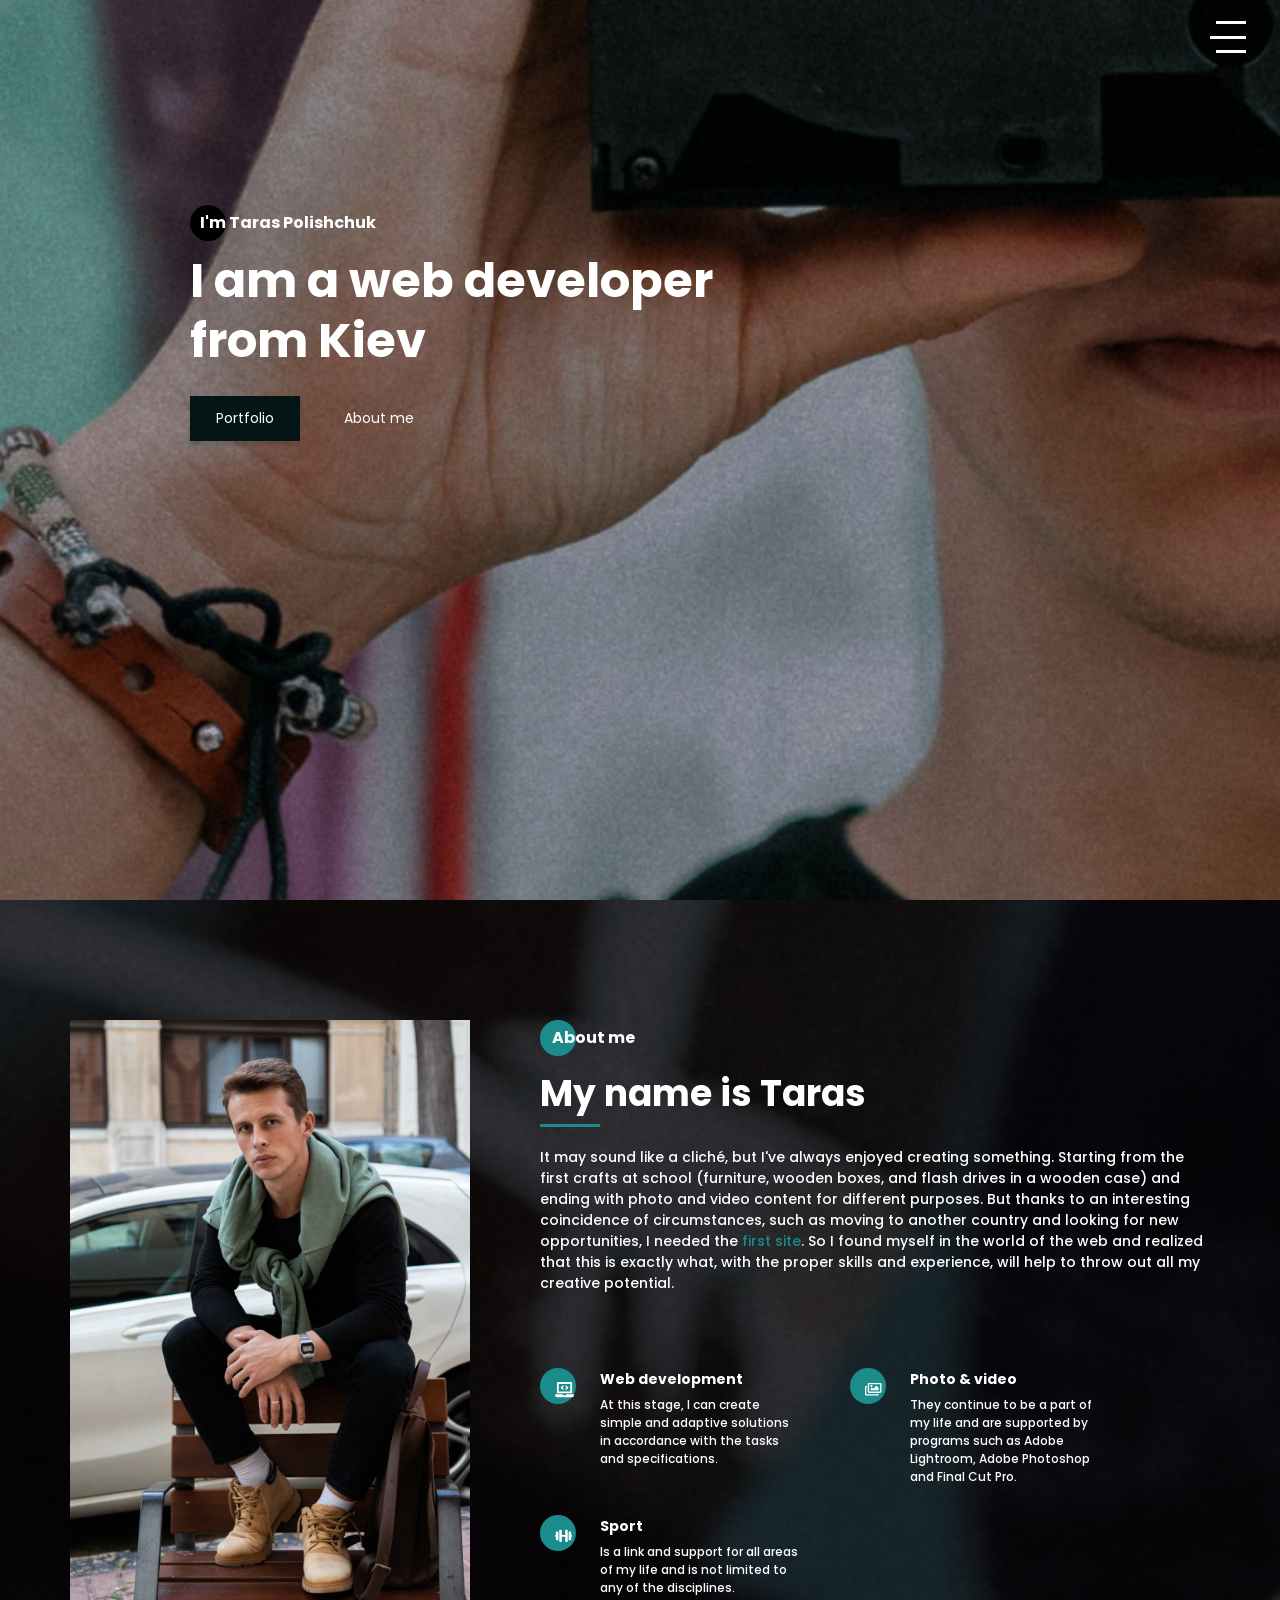
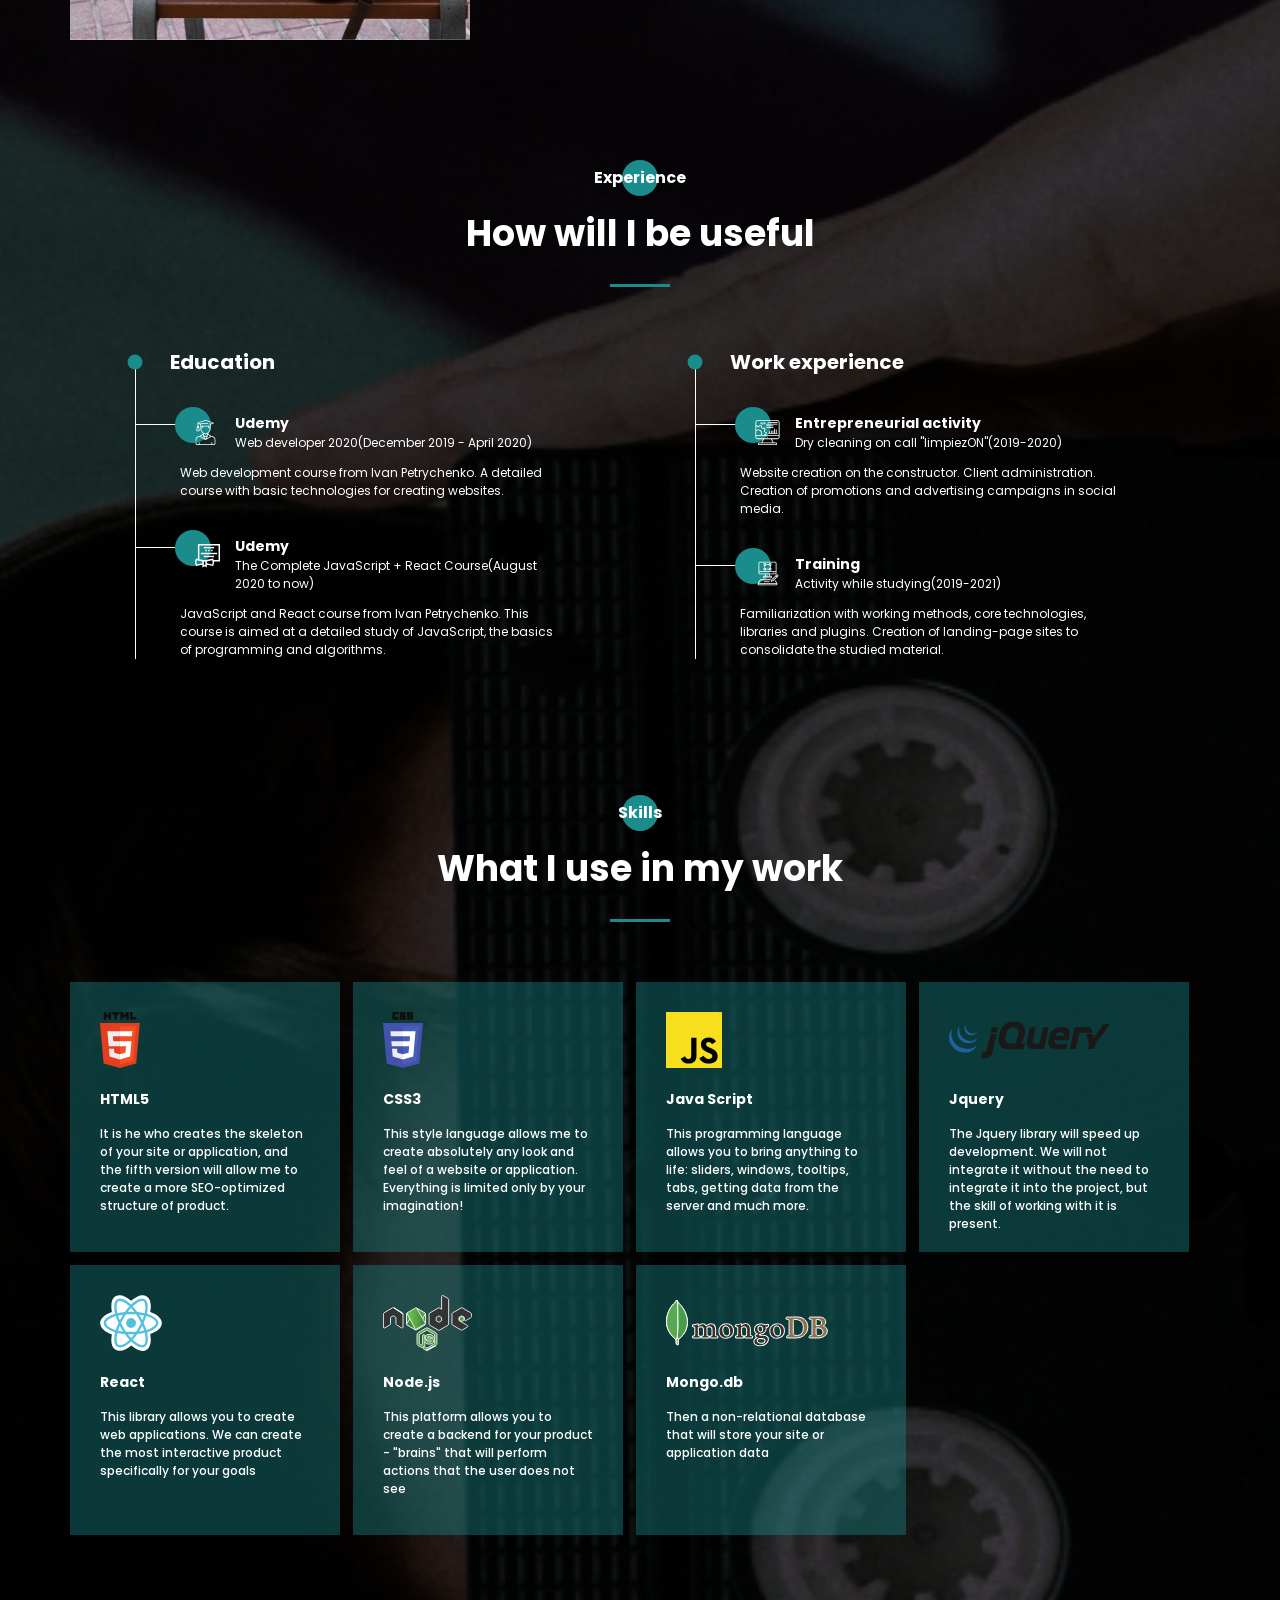
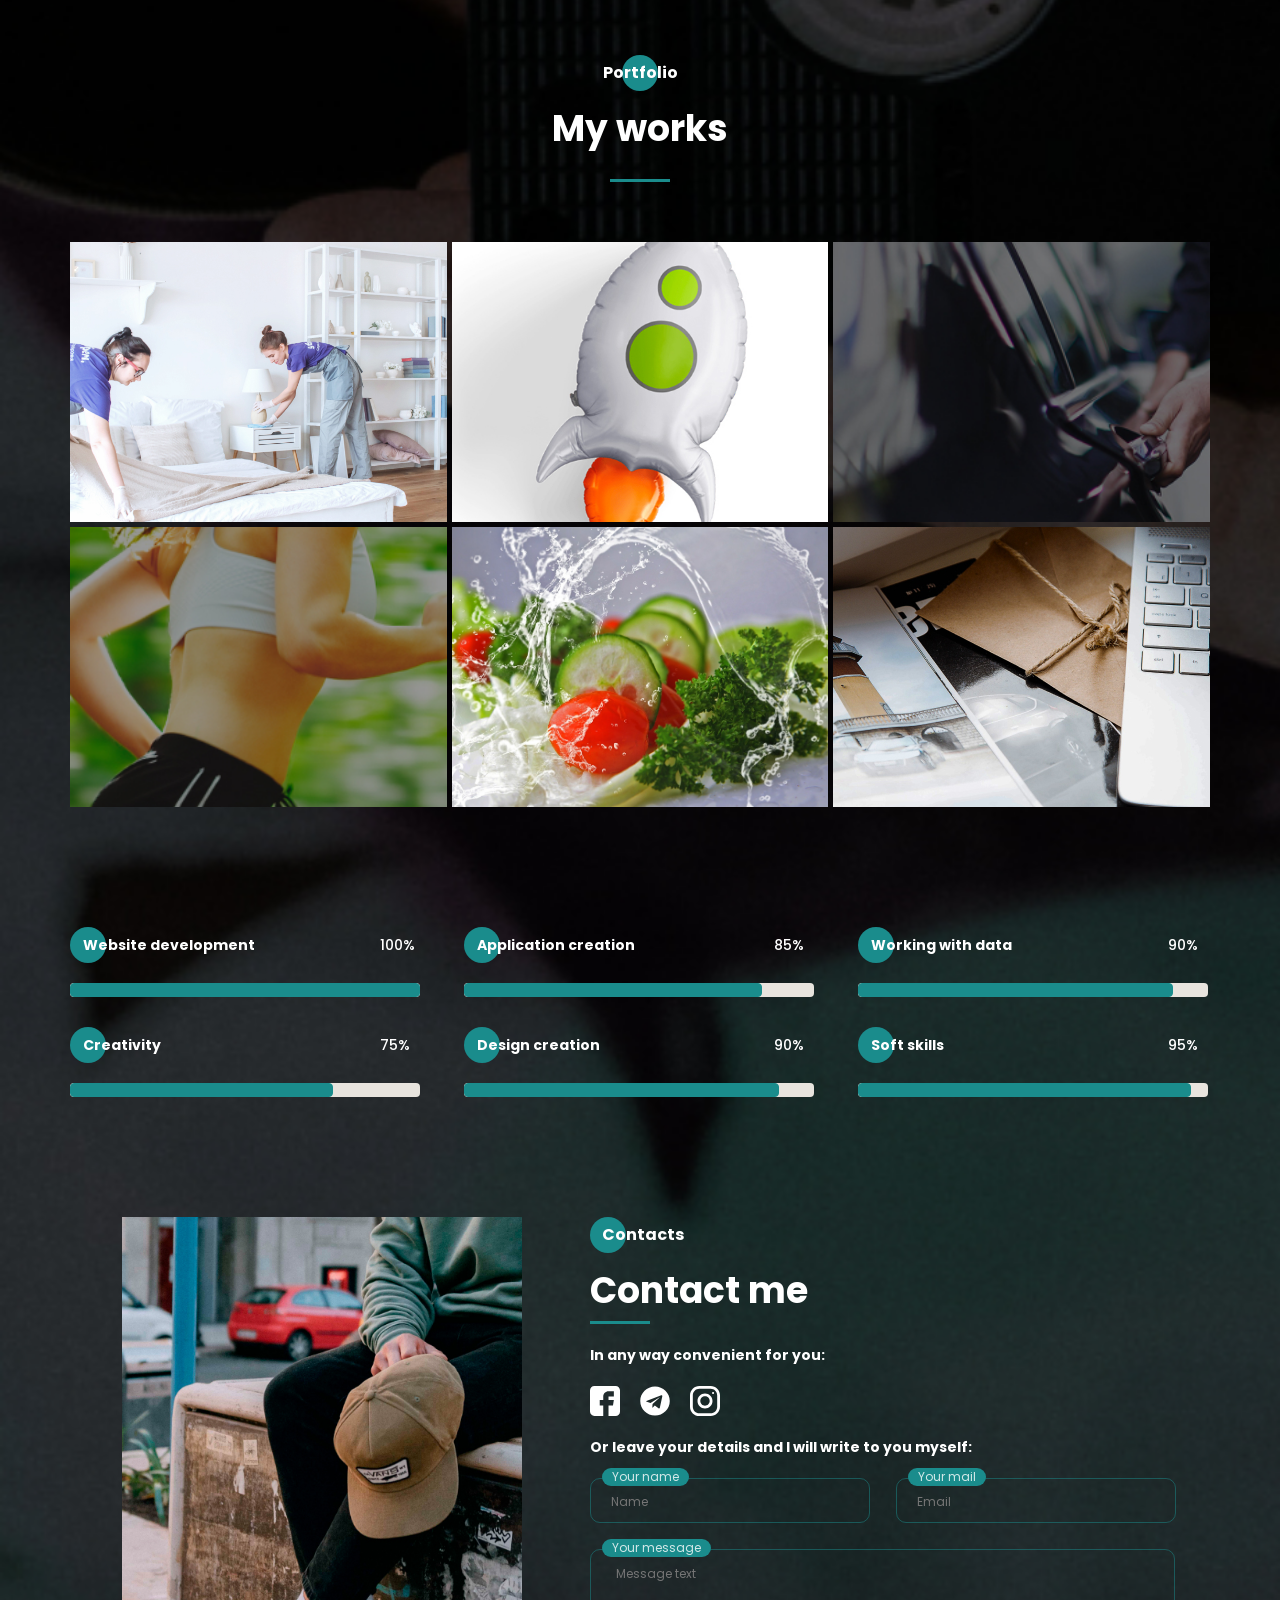
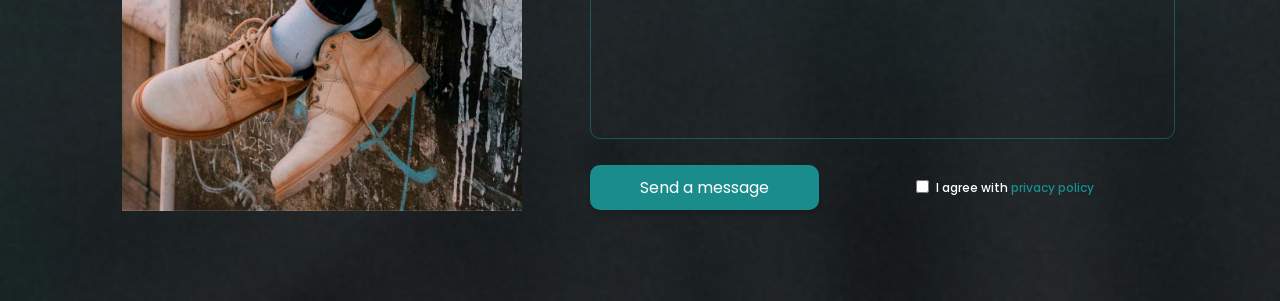
==== index.html @ 01e82997 "added all site" ====
<!DOCTYPE html><html lang="ru"><head><meta charset="UTF-8"><meta name="viewport" content="width=device-width,initial-scale=1"><meta http-equiv="X-UA-Compatible" content="ie=edge"><title>Portfolio</title><meta name="title" content="Мое портфолио"><meta name="description" content="Здесь вы сможете ознакомиться с моими работами и узнать больше обо мне"><!-- Open Graph / Facebook --><meta property="og:type" content="website"><meta property="og:url" content="https://metatags.io/"><meta property="og:title" content="Мое портфолио"><meta property="og:description" content="Здесь вы сможете ознакомиться с моими работами и узнать больше обо мне"><meta property="og:image" content="https://metatags.io/assets/meta-tags-16a33a6a8531e519cc0936fbba0ad904e52d35f34a46c97a2c9f6f7dd7d336f2.png"><!-- Twitter --><meta property="twitter:card" content="summary_large_image"><meta property="twitter:url" content="https://metatags.io/"><meta property="twitter:title" content="Мое портфолио"><meta property="twitter:description" content="Здесь вы сможете ознакомиться с моими работами и узнать больше обо мне"><meta property="twitter:image" content="https://metatags.io/assets/meta-tags-16a33a6a8531e519cc0936fbba0ad904e52d35f34a46c97a2c9f6f7dd7d336f2.png"><!-- Favicon  --><link rel="apple-touch-icon" sizes="57x57" href="icons/favicon/apple-icon-57x57.png"><link rel="apple-touch-icon" sizes="60x60" href="icons/favicon/apple-icon-60x60.png"><link rel="apple-touch-icon" sizes="72x72" href="icons/favicon/apple-icon-72x72.png"><link rel="apple-touch-icon" sizes="76x76" href="icons/favicon/apple-icon-76x76.png"><link rel="apple-touch-icon" sizes="114x114" href="icons/favicon/apple-icon-114x114.png"><link rel="apple-touch-icon" sizes="120x120" href="icons/favicon/apple-icon-120x120.png"><link rel="apple-touch-icon" sizes="144x144" href="icons/favicon/apple-icon-144x144.png"><link rel="apple-touch-icon" sizes="152x152" href="icons/favicon/apple-icon-152x152.png"><link rel="apple-touch-icon" sizes="180x180" href="icons/favicon/apple-icon-180x180.png"><link rel="icon" type="image/png" sizes="192x192" href="icons/favicon/android-icon-192x192.png"><link rel="icon" type="image/png" sizes="32x32" href="icons/favicon/favicon-32x32.png"><link rel="icon" type="image/png" sizes="96x96" href="icons/favicon/favicon-96x96.png"><link rel="icon" type="image/png" sizes="16x16" href="icons/favicon/favicon-16x16.png"><link rel="manifest" href="/manifest.json"><meta name="msapplication-TileColor" content="#ffffff"><meta name="msapplication-TileImage" content="/ms-icon-144x144.png"><meta name="theme-color" content="#ffffff"><link rel="stylesheet" href="css/style.min.css"></head><body><aside class="sidepanel"><div class="sidepanel__text">social media</div><div class="sidepanel__divider"></div><a href="https://www.facebook.com/taras.polishcuk" target="_blank" class="sidepanel__link"><img src="icons/social/facebook.svg" title="facebook" alt="facebook"></a><a href="https://www.instagram.com/taras.pie/" target="_blank" class="sidepanel__link"><img src="icons/social/instagram.svg" title="instagram" alt="instagram"></a><a href="https://github.com/taras-polishchuk" target="_blank" class="sidepanel__link"><img src="icons/social/github.svg" title="github" alt="github"></a><a href="https://telegram.im/@taras_pie" target="_blank" class="sidepanel__link"><img src="icons/social/telegram.svg" title="telegram" alt="telegram"></a></aside><div class="menu"><div class="menu__block"><div class="menu__close"><svg width="29" height="30" viewBox="0 0 29 30" fill="none" xmlns="http://www.w3.org/2000/svg"><path d="M17.1568 14.5231L28.4489 3.23075C29.1837 2.49623 29.1837 1.30861 28.4489 0.574085C27.7144 -0.160437 26.5267 -0.160437 25.7922 0.574085L14.4998 11.8665L3.20781 0.574085C2.47295 -0.160437 1.28567 -0.160437 0.551149 0.574085C-0.183716 1.30861 -0.183716 2.49623 0.551149 3.23075L11.8432 14.5231L0.551149 25.8155C-0.183716 26.55 -0.183716 27.7376 0.551149 28.4721C0.917206 28.8385 1.39852 29.0226 1.87948 29.0226C2.36045 29.0226 2.84141 28.8385 3.20781 28.4721L14.4998 17.1798L25.7922 28.4721C26.1586 28.8385 26.6396 29.0226 27.1205 29.0226C27.6015 29.0226 28.0825 28.8385 28.4489 28.4721C29.1837 27.7376 29.1837 26.55 28.4489 25.8155L17.1568 14.5231Z" fill="white"/></svg></div><nav><ul class="menu__list"><li class="menu__link"><a href="#about">ABOUT ME</a></li><li class="menu__link"><a href="#experiense">MY EXPERIENCE</a></li><li class="menu__link"><a href="#skills">MY SKILLS</a></li><li class="menu__link"><a href="#works">MY WORKS</a></li><!-- <li class="menu__link"><a href="#price">PRICE LIST</a></li> --><li class="menu__link"><a href="#contacts">CONTACTS</a></li></ul></nav><div class="menu__social"><a href="https://www.facebook.com/taras.polishcuk" target="_blank"><img src="icons/social/facebook.svg" title="facebook" alt="facebook"></a><a href="https://www.instagram.com/taras.pie/" target="_blank"><img src="icons/social/instagram.svg" title="instagram" alt="instagram"></a><a href="https://github.com/taras-polishchuk" target="_blank"><img src="icons/social/github.svg" title="github" alt="github"></a><a href="https://telegram.im/@taras_pie" target="_blank"><img src="icons/social/telegram.svg" title="telegram" alt="telegram"></a></div></div><div class="menu__overlay"></div></div><section class="promo" id="up"><div class="hamburger"><span></span> <span></span> <span></span></div><div class="container"><div class="title title_fz16 promo__subtitle">I'm Taras Polishchuk</div><h1 class="title title_fz48 promo__title">I am a web developer from Kiev</h1><div class="promo__btns"><a href="#works" class="promo__link btn btn_active">Portfolio</a> <a href="#about" class="promo__link btn">About me</a></div></div></section><div class="bg_wrapper"><section class="about" id="about"><div class="container"><div class="about__wrapper"><div class="about__photo"><img src="img/Photo.jpg" alt="photo"></div><div class="about__descr"><h2 class="title title_fz16 about__title">About me</h2><div class="about__subtitle title title_fz36">My name is Taras</div><div class="divider"></div><p class="about__text">It may sound like a cliché, but I've always enjoyed creating something. Starting from the first crafts at school (furniture, wooden boxes, and flash drives in a wooden case) and ending with photo and video content for different purposes. But thanks to an interesting coincidence of circumstances, such as moving to another country and looking for new opportunities, I needed the <a href="https://limpiezon.wixsite.com/limpiezon" target="_blank" class="about__link">first site</a>. So I found myself in the world of the web and realized that this is exactly what, with the proper skills and experience, will help to throw out all my creative potential.</p></div><div class="about__skills"><div class="about__skills-item"><div class="about__skills-circle"><img src="icons/about_me/laptop.svg" alt="web-dev"></div><div><div class="title title_fz14">Web development</div><div class="about__skills-text">At this stage, I can create simple and adaptive solutions in accordance with the tasks and specifications.</div></div></div><div class="about__skills-item"><div class="about__skills-circle"><img src="icons/about_me/foto.svg" alt="mobile-dev"></div><div><div class="title title_fz14">Photo & video</div><div class="about__skills-text">They continue to be a part of my life and are supported by programs such as Adobe Lightroom, Adobe Photoshop and Final Cut Pro.</div></div></div><div class="about__skills-item"><div class="about__skills-circle"><img src="icons/about_me/sport.svg" alt="Sport"></div><div><div class="title title_fz14">Sport</div><div class="about__skills-text">Is a link and support for all areas of my life and is not limited to any of the disciplines.</div></div></div></div></div></div></section><section class="resume" id="experiense"><div class="container"><h2 class="title title_fz16 resume__title">Experience</h2><div class="title title_fz36 resume__subtitle">How will I be useful</div><div class="divider"></div><div class="resume__wrapper"><div class="resume__column"><h3 class="title title_fz20 resume__column-title">Education</h3><ul><li><div class="resume__item"><div class="resume__item-head"><div class="resume__item-icon"><img src="icons/experience/university.svg" alt="university"></div><h4 class="title title_fz14 resume__item-subtitle">Udemy</h4><div class="resume__item-location">Web developer 2020(December 2019 - April 2020)</div></div><div class="resume__item-body">Web development course from Ivan Petrychenko. A detailed course with basic technologies for creating websites.</div></div></li><li><div class="resume__item"><div class="resume__item-head"><div class="resume__item-icon"><img src="icons/experience/courses.svg" alt="Courses"></div><h4 class="title title_fz14 resume__item-subtitle">Udemy</h4><div class="resume__item-location">The Complete JavaScript + React Course(August 2020 to now)</div></div><div class="resume__item-body">JavaScript and React course from Ivan Petrychenko. This course is aimed at a detailed study of JavaScript, the basics of programming and algorithms.</div></div></li></ul></div><div class="resume__column"><h3 class="title title_fz20 resume__column-title">Work experience</h3><ul><li><div class="resume__item"><div class="resume__item-head"><div class="resume__item-icon"><img src="icons/experience/developer.svg" alt="Developer"></div><h4 class="title title_fz14 resume__item-subtitle">Entrepreneurial activity</h4><div class="resume__item-location">Dry cleaning on call "limpiezON"(2019-2020)</div></div><div class="resume__item-body">Website creation on the constructor. Client administration. Creation of promotions and advertising campaigns in social media.</div></div></li><li><div class="resume__item"><div class="resume__item-head"><div class="resume__item-icon"><img src="icons/experience/designer.svg" alt="designer"></div><h4 class="title title_fz14 resume__item-subtitle">Training</h4><div class="resume__item-location">Activity while studying(2019-2021)</div></div><div class="resume__item-body">Familiarization with working methods, core technologies, libraries and plugins. Creation of landing-page sites to consolidate the studied material.</div></div></li></ul></div></div></div></section><section class="skills" id="skills"><div class="container"><h2 class="title title_fz16 title__section-title">Skills</h2><div class="title title_fz36 title__section-subtitle">What I use in my work</div><div class="divider"></div><div class="skills__wrapper"><div class="skills__item"><div class="skills__item_logo"><img src="icons/skills/html5.svg" alt="html img" class="skills__item_icon"></div><div class="title title_fz14 skills__item_title">HTML5</div><div class="skills__item_descr">It is he who creates the skeleton of your site or application, and the fifth version will allow me to create a more SEO-optimized structure of product.</div></div><div class="skills__item"><div class="skills__item_logo"><img src="icons/skills/css3.svg" alt="css img" class="skills__item_icon"></div><div class="title title_fz14 skills__item_title">CSS3</div><div class="skills__item_descr">This style language allows me to create absolutely any look and feel of a website or application. Everything is limited only by your imagination!</div></div><div class="skills__item"><div class="skills__item_logo"><img src="icons/skills/js.svg" alt="javaScript" class="skills__item_icon"></div><div class="title title_fz14 skills__item_title">Java Script</div><div class="skills__item_descr">This programming language allows you to bring anything to life: sliders, windows, tooltips, tabs, getting data from the server and much more.</div></div><div class="skills__item"><div class="skills__item_logo"><img src="icons/skills//jquery.svg" alt="jquery logo" class="skills__item_icon"></div><div class="title title_fz14 skills__item_title">Jquery</div><div class="skills__item_descr">The Jquery library will speed up development. We will not integrate it without the need to integrate it into the project, but the skill of working with it is present.</div></div><div class="skills__item"><div class="skills__item_logo"><img src="icons/skills/react.svg" alt="react" class="skills__item_icon"></div><div class="title title_fz14 skills__item_title">React</div><div class="skills__item_descr">This library allows you to create web applications. We can create the most interactive product specifically for your goals</div></div><div class="skills__item"><div class="skills__item_logo"><img src="icons/skills/node.js.svg" alt="Node.js" class="skills__item_icon"></div><div class="title title_fz14 skills__item_title">Node.js</div><div class="skills__item_descr">This platform allows you to create a backend for your product - "brains" that will perform actions that the user does not see</div></div><div class="skills__item"><div class="skills__item_logo"><img src="icons/skills/mongo.db.svg" alt="Mongo.db" class="skills__item_icon"></div><div class="title title_fz14 skills__item_title">Mongo.db</div><div class="skills__item_descr">Then a non-relational database that will store your site or application data</div></div></div></div></section><section class="portfolio" id="works"><div class="container"><h2 class="title title_fz16 title__section-title">Portfolio</h2><div class="title title_fz36 title__section-subtitle">My works</div><div class="divider"></div><div class="portfolio__wrapper"><a href="uberem" class="portfolio__item"><img src="img/works/uberem.jpg" alt="uberem"> </a><a href="goddest" class="portfolio__item"><img src="img/works/rocket.jpg" alt="socialninja"> </a><a href="uber" class="portfolio__item"><img src="img/works/uber.jpg" alt="uber"> </a><a href="pulse" class="portfolio__item"><img src="img/works/pulse.jpg" alt="pulse"> </a><a href="food" class="portfolio__item vertical"><img src="img/works/vegy.jpeg" alt="food"> </a><a href="https://github.com/taras-polishchuk" target="_blank" class="portfolio__item horizontal"><img src="img/works/mac.jpg" alt="github"></a></div><div class="progress"><div class="progress__item"><div class="title title_fz14 progress__item_title">Website development</div><div class="progress__item_percent">100%</div><div class="progress__item_line"><div class="progress__item_line-progress"></div></div></div><div class="progress__item"><div class="title title_fz14 progress__item_title">Application creation</div><div class="progress__item_percent">85%</div><div class="progress__item_line"><div class="progress__item_line-progress"></div></div></div><div class="progress__item"><div class="title title_fz14 progress__item_title">Working with data</div><div class="progress__item_percent">90%</div><div class="progress__item_line"><div class="progress__item_line-progress"></div></div></div><div class="progress__item"><div class="title title_fz14 progress__item_title">Creativity</div><div class="progress__item_percent">75%</div><div class="progress__item_line"><div class="progress__item_line-progress"></div></div></div><div class="progress__item"><div class="title title_fz14 progress__item_title">Design creation</div><div class="progress__item_percent">90%</div><div class="progress__item_line"><div class="progress__item_line-progress"></div></div></div><div class="progress__item"><div class="title title_fz14 progress__item_title">Soft skills</div><div class="progress__item_percent">95%</div><div class="progress__item_line"><div class="progress__item_line-progress"></div></div></div></div></div></section><!-- <section class="price" id="price"> 
            <div class="container">
                <h2 class="title title_fz16 title__section-title">Price list</h2>
                <div class="divider"></div>

                <div class="price__wrapper">
                    <div class="price__item">
                        <div class="title title_fz14 price__item-title">Landing-page</div>
                        <div class="title title_fz14 price__item-money">from 200e</div>
                        <div class="price__item-descr">One-page website for the presentation of services/goods/...</div>
                    </div>
                    <div class="price__item">
                        <div class="title title_fz14 price__item-title">Web application</div>
                        <div class="title title_fz14 price__item-money">from 400e</div>
                        <div class="price__item-descr">Application inside the browser for better comfort</div>
                    </div>
                    <div class="price__item">
                        <div class="title title_fz14 price__item-title">Corporate website</div>
                        <div class="title title_fz14 price__item-money">from 300e</div>
                        <div class="price__item-descr">Website for your business or company</div>
                    </div>
                    <div class="price__item">
                        <div class="title title_fz14 price__item-title">Android/IOS application</div>
                        <div class="title title_fz14 price__item-money">from 500e</div>
                        <div class="price__item-descr">Smartphone application for any OS</div>
                    </div>
                    <div class="price__item">
                        <div class="title title_fz14 price__item-title">Online store</div>
                        <div class="title title_fz14 price__item-money">from 800e</div>
                        <div class="price__item-descr">A tool for your online sales</div>
                    </div>
                    <div class="price__item">
                        <div class="title title_fz14 price__item-title">Design</div>
                        <div class="title title_fz14 price__item-money">Individually</div>
                        <div class="price__item-descr">I will create a design for your website/application...</div>
                    </div>
                </div>
            </div>
        </section>  --><section class="contacts" id="contacts"><div class="container"><div class="contacts__wrapper"><div class="contacts__photo"><img src="img/contact.jpg" alt="contacts"></div><div class="contacts__content"><h2 class="title title_fz16 contacts__title">Contacts</h2><div class="title title_fz36 contacs__subtitle">Contact me</div><div class="divider"></div><div class="title title_fz14 contacts__text">In any way convenient for you:</div><div class="contacts__social"><a href="https://www.facebook.com/taras.polishcuk" target="_blank" class="contacts__link"><img src="icons/social/facebook.svg" alt="facebook"></a><a href="https://telegram.im/@taras_pie" class="contacts__link" target="_blank"><img src="icons/social/telegram.svg" alt="telegram"></a><a href="https://www.instagram.com/taras.pie/" target="_blank" class="contacts__link"><img src="icons/social/instagram.svg" alt="instagram"></a></div><div class="title title_fz14 contacts__text">Or leave your details and I will write to you myself:</div><form action="#" class="contacts__form"><div class="contacts__input"><input required name="name" id="name" type="text" placeholder="Name"> <label for="name">Your name</label></div><div class="contacts__input"><input required name="email" id="email" type="email" placeholder="Email"> <label for="email">Your mail</label></div><div class="contacts__textarea"><textarea name="text" id="text" placeholder="Message text"></textarea> <label for="text">Your message</label></div><div class="contacts__triggers"><button class="btn btn_active">Send a message</button><div class="contacts__policy"><input type="checkbox"> <span>I agree with <a href="policy.html">privacy policy</a></span></div></div></form></div></div></div></section><a href="#up" class="pageup"><img src="icons/pageup.svg" alt="pageup"></a></div><script src="https://code.jquery.com/jquery-3.6.0.min.js" integrity="sha256-/xUj+3OJU5yExlq6GSYGSHk7tPXikynS7ogEvDej/m4=" crossorigin="anonymous"></script><script src="js/script.js"></script></body></html>
---- css/style.min.css ----
/*!
 * Bootstrap Reboot v4.3.1 (https://getbootstrap.com/)
 * Copyright 2011-2019 The Bootstrap Authors
 * Copyright 2011-2019 Twitter, Inc.
 * Licensed under MIT (https://github.com/twbs/bootstrap/blob/master/LICENSE)
 * Forked from Normalize.css, licensed MIT (https://github.com/necolas/normalize.css/blob/master/LICENSE.md)
 */@import url(https://fonts.googleapis.com/css2?family=Poppins:wght@500;700&display=swap);*,::after,::before{box-sizing:border-box}html{font-family:sans-serif;line-height:1.15;-webkit-text-size-adjust:100%;-webkit-tap-highlight-color:transparent}article,aside,figcaption,figure,footer,header,hgroup,main,nav,section{display:block}body{margin:0;font-family:-apple-system,BlinkMacSystemFont,"Segoe UI",Roboto,"Helvetica Neue",Arial,"Noto Sans",sans-serif,"Apple Color Emoji","Segoe UI Emoji","Segoe UI Symbol","Noto Color Emoji";font-size:1rem;font-weight:400;line-height:1.5;color:#212529;text-align:left;background-color:#fff}[tabindex="-1"]:focus{outline:0!important}hr{box-sizing:content-box;height:0;overflow:visible}h1,h2,h3,h4,h5,h6{margin-top:0;margin-bottom:.5rem}p{margin-top:0;margin-bottom:1rem}abbr[data-original-title],abbr[title]{text-decoration:underline;-webkit-text-decoration:underline dotted;text-decoration:underline dotted;cursor:help;border-bottom:0;-webkit-text-decoration-skip-ink:none;text-decoration-skip-ink:none}address{margin-bottom:1rem;font-style:normal;line-height:inherit}dl,ol,ul{margin-top:0;margin-bottom:1rem}ol ol,ol ul,ul ol,ul ul{margin-bottom:0}dt{font-weight:700}dd{margin-bottom:.5rem;margin-left:0}blockquote{margin:0 0 1rem}b,strong{font-weight:bolder}small{font-size:80%}sub,sup{position:relative;font-size:75%;line-height:0;vertical-align:baseline}sub{bottom:-.25em}sup{top:-.5em}a{color:#007bff;text-decoration:none;background-color:transparent}a:hover{color:#0056b3;text-decoration:underline}a:not([href]):not([tabindex]){color:inherit;text-decoration:none}a:not([href]):not([tabindex]):focus,a:not([href]):not([tabindex]):hover{color:inherit;text-decoration:none}a:not([href]):not([tabindex]):focus{outline:0}code,kbd,pre,samp{font-family:SFMono-Regular,Menlo,Monaco,Consolas,"Liberation Mono","Courier New",monospace;font-size:1em}pre{margin-top:0;margin-bottom:1rem;overflow:auto}figure{margin:0 0 1rem}img{vertical-align:middle;border-style:none}svg{overflow:hidden;vertical-align:middle}table{border-collapse:collapse}caption{padding-top:.75rem;padding-bottom:.75rem;color:#6c757d;text-align:left;caption-side:bottom}th{text-align:inherit}label{display:inline-block;margin-bottom:.5rem}button{border-radius:0}button:focus{outline:1px dotted;outline:5px auto -webkit-focus-ring-color}button,input,optgroup,select,textarea{margin:0;font-family:inherit;font-size:inherit;line-height:inherit}button,input{overflow:visible}button,select{text-transform:none}select{word-wrap:normal}[type=button],[type=reset],[type=submit],button{-webkit-appearance:button}[type=button]:not(:disabled),[type=reset]:not(:disabled),[type=submit]:not(:disabled),button:not(:disabled){cursor:pointer}[type=button]::-moz-focus-inner,[type=reset]::-moz-focus-inner,[type=submit]::-moz-focus-inner,button::-moz-focus-inner{padding:0;border-style:none}input[type=checkbox],input[type=radio]{box-sizing:border-box;padding:0}input[type=date],input[type=datetime-local],input[type=month],input[type=time]{-webkit-appearance:listbox}textarea{overflow:auto;resize:vertical}fieldset{min-width:0;padding:0;margin:0;border:0}legend{display:block;width:100%;max-width:100%;padding:0;margin-bottom:.5rem;font-size:1.5rem;line-height:inherit;color:inherit;white-space:normal}progress{vertical-align:baseline}[type=number]::-webkit-inner-spin-button,[type=number]::-webkit-outer-spin-button{height:auto}[type=search]{outline-offset:-2px;-webkit-appearance:none}[type=search]::-webkit-search-decoration{-webkit-appearance:none}::-webkit-file-upload-button{font:inherit;-webkit-appearance:button}output{display:inline-block}summary{display:list-item;cursor:pointer}template{display:none}[hidden]{display:none!important}*{font-family:Poppins,sans-serif;margin:0;padding:0}.container{width:1140px;margin:0 auto}.bg_wrapper{width:100%;background:url(../img/background2.jpg) no-repeat center/cover;z-index:-3}.divider{height:3px;width:60px;background-color:#1a8c8c;margin:20px auto 0 auto}.promo{min-height:100vh;position:relative;background:url(../img/Background.jpg) no-repeat 85%/cover;padding-top:205px}.promo__title{margin-top:10px;width:535px}.promo__subtitle{position:relative;padding-left:10px;z-index:1}.promo__subtitle::before{content:'';position:absolute;left:0;width:36px;height:36px;border-radius:50%;background-color:#1a8c8c;z-index:-1;transition:1s all}.promo__subtitle::before{background-color:#000}.promo__subtitle:hover::before{content:'';position:absolute;left:0;width:36px;height:36px;border-radius:50%;background-color:#1a8c8c;z-index:-1;transition:1s all}.promo__subtitle:hover:before{width:230px;height:36px;border-radius:0;background-color:#000}.promo .container{width:900px}.promo__btns{margin-top:25px;display:flex;width:250px;justify-content:space-between}.promo__link{color:#fff;font-style:normal;font-size:14px;line-height:44px;text-align:center;text-decoration:none}.promo__link:hover{color:#fff;transition:1.5s all;text-decoration:none}.menu{position:fixed;top:0;left:-100%;width:100%;height:100vh;z-index:10;visibility:hidden;opacity:0;transition:.6s all}.menu.active{left:0;visibility:visible;opacity:1}.menu__block{position:relative;padding-top:140px;padding-left:40px;width:345px;height:100%;background-color:rgba(0,0,0,.857);transition:all .6s;z-index:10}.menu__close{position:absolute;top:25px;right:25px;cursor:pointer}.menu__list{list-style-type:none;padding-left:35px}.menu__link{position:relative;font-style:normal;font-size:24px;line-height:36px;color:#fff;margin-bottom:15px}.menu__link::before{content:"";position:absolute;top:50%;left:-35px;transform:translate(0,-50%);display:block;width:15px;height:15px;border:2px solid #1a8c8c;border-radius:50%;transition:all .6s}.menu__link:hover::before{background-color:#1a8c8c}.menu__link a{color:#fff;text-decoration:none;transition:all .6s}.menu__link a:hover{color:#1a8c8c}.menu__social{width:120px;position:absolute;display:flex;left:50%;transform:translateX(-50%);top:480px;justify-content:space-between;align-items:center}.menu__social a img{transition:all .6s}.menu__social a img:hover{transform:translateY(-50%)}.menu__overlay{position:fixed;top:0;left:0;width:100%;height:100%;background-color:#000;opacity:.75}.title{font-style:normal;font-weight:700;font-size:36px;line-height:60px;color:#fff;z-index:2}.title_fz14{font-size:14px;line-height:22px}.title_fz16{font-size:16px;line-height:36px}.title_fz20{font-size:20px;line-height:30px}.title_fz36{font-style:normal;font-weight:700;font-size:36px}.title_fz48{font-size:48px}.title__section-title{position:relative;text-align:center}.title__section-title::before{content:'';position:absolute;left:0;width:36px;height:36px;border-radius:50%;background-color:#1a8c8c;z-index:-1;transition:1s all}.title__section-title:before{top:0;left:50%;transform:translateX(-50%)}.title__section-title:hover:before{opacity:.5;transition:1.5s all;width:150px;border-radius:0}.title__section-subtitle{text-align:center}.btn{padding:0 26px;height:45px;text-align:center;color:#fff}.btn_active{background:#051414;box-shadow:0 4px 4px rgba(0,0,0,.15);transition:1s all}.sidepanel{position:fixed;top:50%;left:-40px;min-width:340px;display:flex;justify-content:space-between;align-items:center;z-index:1;transform:rotate(-90deg);color:#fff}.sidepanel__divider{width:70px;height:0;border:none;border-top:2px solid #fff}.sidepanel__link{transition:1s all}.sidepanel__link:hover{transform:translateY(10px)}.sidepanel__link img{width:20px;height:20px;transform:rotate(90deg);color:#fff;transition:.5s all}.sidepanel__text{font-style:normal;font-size:16px;line-height:24px;color:#fff}.hamburger{position:absolute;height:32px;width:36px;top:21px;right:34px;display:flex;flex-direction:column;justify-content:space-between;align-items:flex-end;transition:all 1s;cursor:pointer}.hamburger span{display:block;width:30px;height:3px;background:#fff;transition:all 1s}.hamburger span:nth-child(2){width:100%}.hamburger:hover span{width:100%}.about{padding-top:120px}.about__wrapper{display:grid;grid-template-columns:400px 670px;grid-template-rows:minmax(245px,auto) minmax(255px,auto);-moz-column-gap:70px;column-gap:70px;row-gap:40px}.about__photo{width:400px;grid-row:1/3;grid-column:1/2}.about__photo img{width:100%;height:100%;-o-object-fit:cover;object-fit:cover}.about__skills-text,.about__text{font-style:normal;font-weight:500;font-size:12px;line-height:18px;color:#fff}.about__title{position:relative;padding-left:12px;z-index:4}.about__title::before{content:'';position:absolute;left:0;width:36px;height:36px;border-radius:50%;background-color:#1a8c8c;z-index:-1;transition:1s all}.about__title:hover:before{opacity:.5;transition:1.5s all;width:95px;border-radius:0}.about .divider{margin:0}.about__text{margin-top:20px;font-size:14px;line-height:21px}.about__text a{color:#1a8c8c}.about__skills{display:grid;grid-template:repeat(2,minmax(115px,auto))/repeat(2,minmax(115px,260px));grid-auto-rows:1fr;-moz-column-gap:50px;column-gap:50px;row-gap:20px}.about__skills-item{display:grid;grid-template-columns:40px 200px;-moz-column-gap:20px;column-gap:20px}.about__skills-circle{position:relative;z-index:0}.about__skills-circle::before{content:'';position:absolute;left:0;width:36px;height:36px;border-radius:50%;background-color:#1a8c8c;z-index:-1;transition:1s all}.about__skills-circle img{padding:14px 0 0 15px}.about__skills-text{margin-top:6px}.resume{padding-top:120px}.resume__title{position:relative;text-align:center}.resume__title::before{content:'';position:absolute;left:0;width:36px;height:36px;border-radius:50%;background-color:#1a8c8c;z-index:-1;transition:1s all}.resume__title:before{top:0;left:50%;transform:translateX(-50%)}.resume__title:hover:before{opacity:.5;transition:1.5s all;width:150px;border-radius:0}.resume__subtitle{text-align:center}.resume__wrapper{padding:60px 65px 0 65px;display:grid;grid-template-columns:repeat(2,425px);-moz-column-gap:135px;column-gap:135px}.resume__column-title{position:relative;padding-left:35px;margin-bottom:0}.resume__column-title::before{content:'';position:absolute;left:0;width:36px;height:36px;border-radius:50%;background-color:#1a8c8c;z-index:-1;transition:1s all}.resume__column-title:before{width:15px;height:15px;top:50%;transform:translate(-50%,-50%)}.resume__column ul{list-style-type:none}.resume__column ul li{position:relative}.resume__column ul li:after{content:"";width:1px;height:calc(100% + 18px);position:absolute;top:-18px;left:0;background-color:#fff}.resume__item{position:relative}.resume__item::before{content:'';height:1px;width:43px;position:absolute;top:47px;background-color:#fff;transition:1s all}.resume__item:hover:before{width:0}.resume__item-head{position:relative;padding:35px 0 0 100px}.resume__item-subtitle{margin-bottom:0}.resume__item-location{font-style:normal;font-size:12px;color:#fff}.resume__item-icon{position:absolute;top:43px;left:60px}.resume__item-icon::before{content:'';position:absolute;left:0;width:36px;height:36px;border-radius:50%;background-color:#1a8c8c;z-index:-1;transition:1s all}.resume__item-icon:before{z-index:0;left:-20px;top:-13px}.resume__item-icon img{position:relative}.resume__item-icon:hover:before{width:50px;height:50px;border-radius:50% 0 0 0}.resume__item-body{padding:12px 0 0 45px;font-style:normal;font-size:12px;line-height:18px;color:#fff}.skills{padding-top:120px}.skills__wrapper{margin-top:60px;display:grid;grid-template-columns:repeat(4,270px);grid-template-rows:repeat(2,270px);gap:13px}.skills__item{padding:30px;width:270px;height:270px;background:rgba(26,140,140,.4)}.skills__item_logo{position:relative;height:56px;width:100%;vertical-align:middle}.skills__item_logo img{position:absolute;top:50%;transform:translateY(-50%);max-width:100%;max-height:100%}.skills__item_title{margin-top:20px}.skills__item_descr{margin-top:15px;font-weight:500;font-style:normal;font-size:12px;line-height:18px;color:#fff}.progress{margin-top:120px;display:grid;grid-template:repeat(2,70px)/repeat(3,350px);-moz-column-gap:44px;column-gap:44px;row-gap:30px}.progress__item{width:350px;height:70px;display:grid;grid-template-columns:200px 40px;justify-content:space-between;align-items:space-between}.progress__item_title{position:relative;line-height:36px;padding-left:13px}.progress__item_title::before{content:'';position:absolute;left:0;width:36px;height:36px;border-radius:50%;background-color:#1a8c8c;z-index:-1;transition:1s all}.progress__item_percent{font-weight:500;font-size:14px;line-height:36px;color:#fff}.progress__item_line{width:350px;height:14px;background-color:#e8e4de;border-radius:4px;margin-top:20px}.progress__item_line-progress{height:14px;background:#1a8c8c;border:1px solid #1a8c8c;border-radius:4px}.portfolio{padding-top:120px}.portfolio__wrapper{padding-top:60px;display:grid;grid-template-columns:repeat(3,1fr);grid-row:repeat(2,280px);grid-auto-rows:280px;gap:5px}.portfolio__item{transition:all .6s}.portfolio__item img{width:100%;height:100%;-o-object-fit:cover;object-fit:cover}.portfolio__item:hover{transform:scale(1.05)}.contacts{padding:120px 0 90px 0}.contacts__wrapper{padding:0 35px 0 52px;display:grid;grid-template-columns:400px 585px;-moz-column-gap:68px;column-gap:68px}.contacts__photo{width:400px}.contacts__photo img{width:100%}.contacts__title{position:relative;padding-left:12px}.contacts__title::before{content:'';position:absolute;left:0;width:36px;height:36px;border-radius:50%;background-color:#1a8c8c;z-index:-1;transition:1s all}.contacts__title:hover:before{opacity:.5;transition:1.5s all;width:100px;border-radius:0}.contacts .divider{margin:0}.contacts__text{margin-top:20px}.contacts__social{width:100%;margin-top:20px}.contacts__link{display:inline-block;width:30px;height:30px;margin-right:20px}.contacts__link img{width:100%;height:100%;-o-object-fit:cover;object-fit:cover}.contacts__form{margin-top:20px;display:grid;grid-template-columns:repeat(2,280px);grid-template-rows:45px 190px 45px;gap:26px}.contacts__triggers{grid-column:1/3;display:grid;grid-template-columns:repeat(2,auto);-moz-column-gap:35px;column-gap:35px;align-items:center}.contacts__triggers .btn{display:block;width:229px;background-color:#1a8c8c;border-radius:10px;border:none}.contacts__triggers div{position:relative;font-weight:500;font-size:12px;color:#fff}.contacts__triggers div input{position:absolute;background-color:rgba(0,0,0,0);color:rgba(0,0,0,0);margin-right:5px;top:1px;left:-20px}.contacts__triggers div a{color:#1a8c8c}.contacts__input{position:relative;height:45px;grid-column:1/2,2/3}.contacts__input input{width:280px;height:45px;border:1px solid rgba(26,140,140,.5);border-radius:10px;background:0 0;color:#fff;padding:5px}.contacts__input input::-webkit-input-placeholder{font-size:12px;padding-left:15px}.contacts__input input::-moz-placeholder{font-size:12px;padding-left:15px}.contacts__input input:-ms-input-placeholder{font-size:12px;padding-left:15px}.contacts__input input::-ms-input-placeholder{font-size:12px;padding-left:15px}.contacts__input input::placeholder{font-size:12px;padding-left:15px}.contacts__textarea{position:relative;grid-column:1/3}.contacts__textarea textarea{width:585px;height:190px;border:1px solid rgba(26,140,140,.5);border-radius:10px;background:0 0;padding:10px;color:#fff;resize:none}.contacts__textarea textarea::-webkit-input-placeholder{font-size:12px;padding-left:15px;padding-top:5px}.contacts__textarea textarea::-moz-placeholder{font-size:12px;padding-left:15px;padding-top:5px}.contacts__textarea textarea:-ms-input-placeholder{font-size:12px;padding-left:15px;padding-top:5px}.contacts__textarea textarea::-ms-input-placeholder{font-size:12px;padding-left:15px;padding-top:5px}.contacts__textarea textarea::placeholder{font-size:12px;padding-left:15px;padding-top:5px}.contacts label{display:block;padding:0 10px;margin-bottom:0;height:18px;font-style:normal;font-size:12px;line-height:18px;color:rgba(255,255,255,.8);background-color:#1a8c8c;border-radius:10px;position:absolute;top:-10px;left:12px}.pageup{display:none;position:fixed;right:15px;bottom:30px;opacity:.7;cursor:pointer}.pageup img{width:80px;height:80px}@media (max-width:1439px){.sidepanel{display:none}}@media (max-width:1200px){.sidepanel{display:none}.container{width:970px}.about{padding-top:60px}.about__wrapper{grid-template-columns:400px 476px;-moz-column-gap:40px;column-gap:40px;row-gap:20px}.about__skills-item{grid-template-columns:40px 185px;-moz-column-gap:10px;column-gap:10px}.resume{padding-top:70px}.resume__wrapper{padding-top:40px;grid-template-columns:repeat(2,380px);-moz-column-gap:80px;column-gap:80px}.skills__wrapper{grid-template-columns:repeat(3,270px);justify-content:center}.progress{grid-template:repeat(2,70px)/repeat(2,350px);justify-content:center}.portfolio__wrapper{grid-template-columns:repeat(auto-fit,270px);grid-auto-rows:280px;justify-content:space-around;row-gap:35px}.portfolio__wrapper .horizontal,.portfolio__wrapper .vertical{grid-column:unset;grid-row:unset}.price__wrapper{-moz-column-gap:unset;column-gap:unset}.contacts{padding-top:80px}.contacts__wrapper{grid-template-columns:300px 551px;-moz-column-gap:40px;column-gap:40px}.contacts__photo{width:100%}.contacts__photo img{width:100%;height:100%;-o-object-fit:cover;object-fit:cover}.contacts__form{grid-template-columns:repeat(2,260px);gap:20px}.contacts__input input{width:260px}.contacts__textarea textarea{width:540px}.contacts__triggers .btn{font-size:13px;width:200px}.contacts__policy span{font-size:11px}}@media (max-width:992px){.container{max-width:720px}.title_fz36{font-size:30px}.about__wrapper{grid-template-columns:300px 400px}.about__photo{width:300px}.about__skills{grid-template-columns:380px;grid-auto-rows:minmax(115px,auto);row-gap:0}.about__skills-item{grid-template-columns:40px 300px}.resume__wrapper{padding:0;grid-template-columns:500px}.skills__wrapper{grid-template-columns:repeat(2,270px);justify-content:center}.price__wrapper{margin-top:20px;grid-template-columns:repeat(1,450px);row-gap:20px}.price__item-title:before{top:11px}.contacts__wrapper{grid-template-columns:auto;justify-content:center}.contacts__content{width:100%}.contacts__title{display:block;margin:0 auto}.contacts__photo{display:none}}@media (max-width:768px){.container{max-width:540px}.title{line-height:39px}.title_fz48{font-size:30px}.promo{min-height:50vh;padding-top:100px}.promo__title{width:330px;margin:0}.about__wrapper{grid-template:340px auto auto/1fr}.about__photo{grid-row:unset;margin:0 auto;width:540px}.about__photo img{-o-object-fit:cover;object-fit:cover}.about__skills{grid-template-columns:repeat(2,260px);-moz-column-gap:10px;column-gap:10px;row-gap:20px}.about__skills-item{grid-template-columns:40px 200px;-moz-column-gap:10px;column-gap:10px}.resume__wrapper{padding-left:20px}.progress{margin-top:70px;grid-template:repeat(2,70px)/repeat(1,350px);justify-content:center}.contacts__form{display:block;gap:20px}.contacts__input{margin-bottom:20px}.contacts__input input{width:494px}.contacts__textarea textarea{width:494px}.contacts__triggers .btn{font-size:13px;width:200px}.contacts__policy span{font-size:11px}}@media (max-width:576px){.container{max-width:100%;padding:0 10px}.hamburger{right:20px}.menu__block{width:250px;padding-top:140px;padding-left:20px}.title{line-height:39px}.title_fz48{font-size:28px}.promo{padding-top:25%;padding-left:10px}.promo__title{width:300px;margin:0}.about .title_fz36{font-size:24px;margin-bottom:5px}.about__text{margin:10px 0}.about__photo{width:300px;background-position:0 -45px}.about__skills{grid-template-columns:300px}.about__skills-item{grid-template-columns:40px 200px;-moz-column-gap:10px;column-gap:10px}.resume{padding-top:40px}.resume__wrapper{padding:0;grid-template-columns:300px;justify-content:center}.skills{padding-top:40px}.skills__wrapper{grid-template-columns:270px;justify-content:center}.progress{grid-template-columns:310px;justify-content:center}.progress__item{width:310px}.progress__item_line{width:310px}.portfolio{padding-top:40px}.portfolio__wrapper{row-gap:10px}.price__wrapper{grid-template-columns:repeat(1,270px);row-gap:40px}.price__item-title{font-size:12px;line-height:10px}.price__item-title::before{top:-2px}.price__item-descr{margin-top:0}.contacts{padding-top:60px}.contacts__wrapper{grid-template-columns:300px}.contacts__text{font-size:11px}.contacts__form{display:block}.contacts__input{margin-bottom:20px}.contacts__input input{width:280px}.contacts__textarea textarea{width:280px}.contacts__triggers{position:relative;display:block}.contacts__triggers .btn{position:absolute;top:50px;left:50%;transform:translateX(-50%);font-size:13px;width:200px}.contacts__policy{display:block;position:absolute;top:0;margin-left:50%;transform:translateX(-50%)}.contacts__policy span{width:300px;font-size:11px;margin:0 auto}}
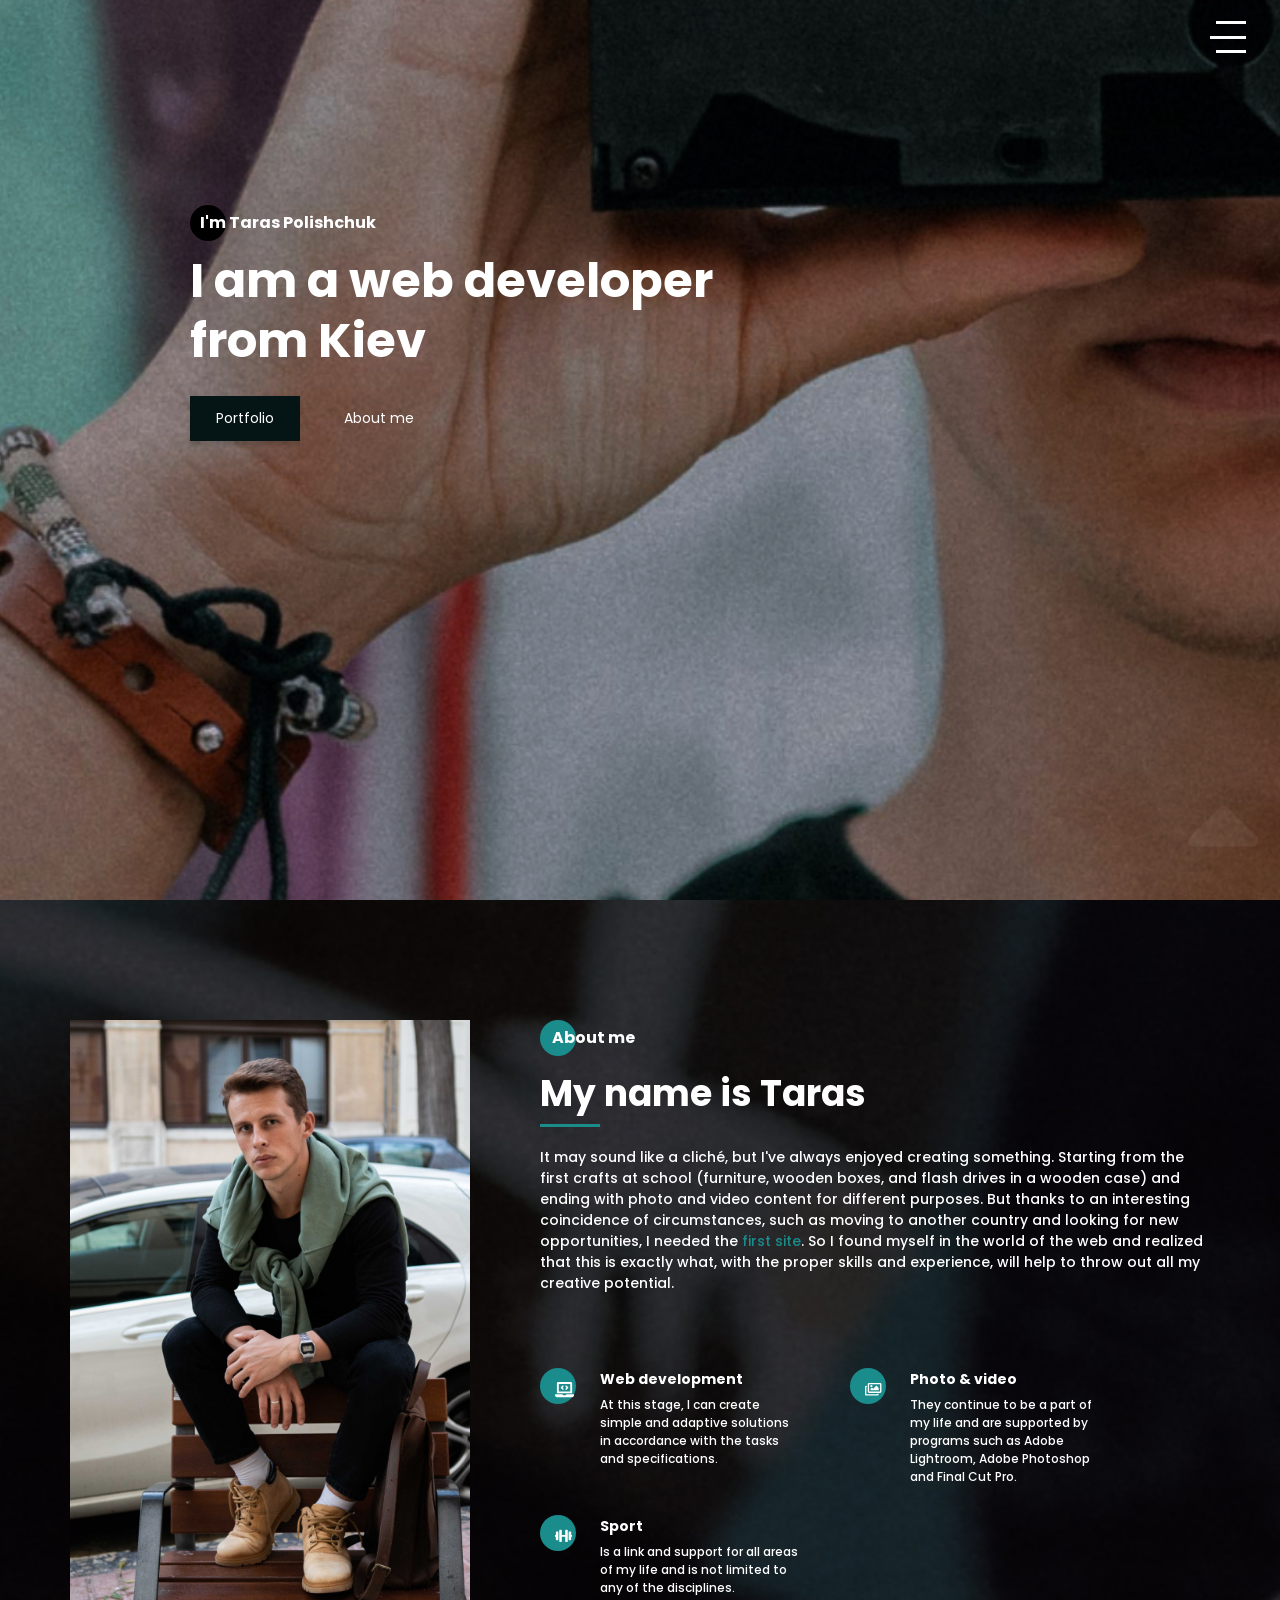
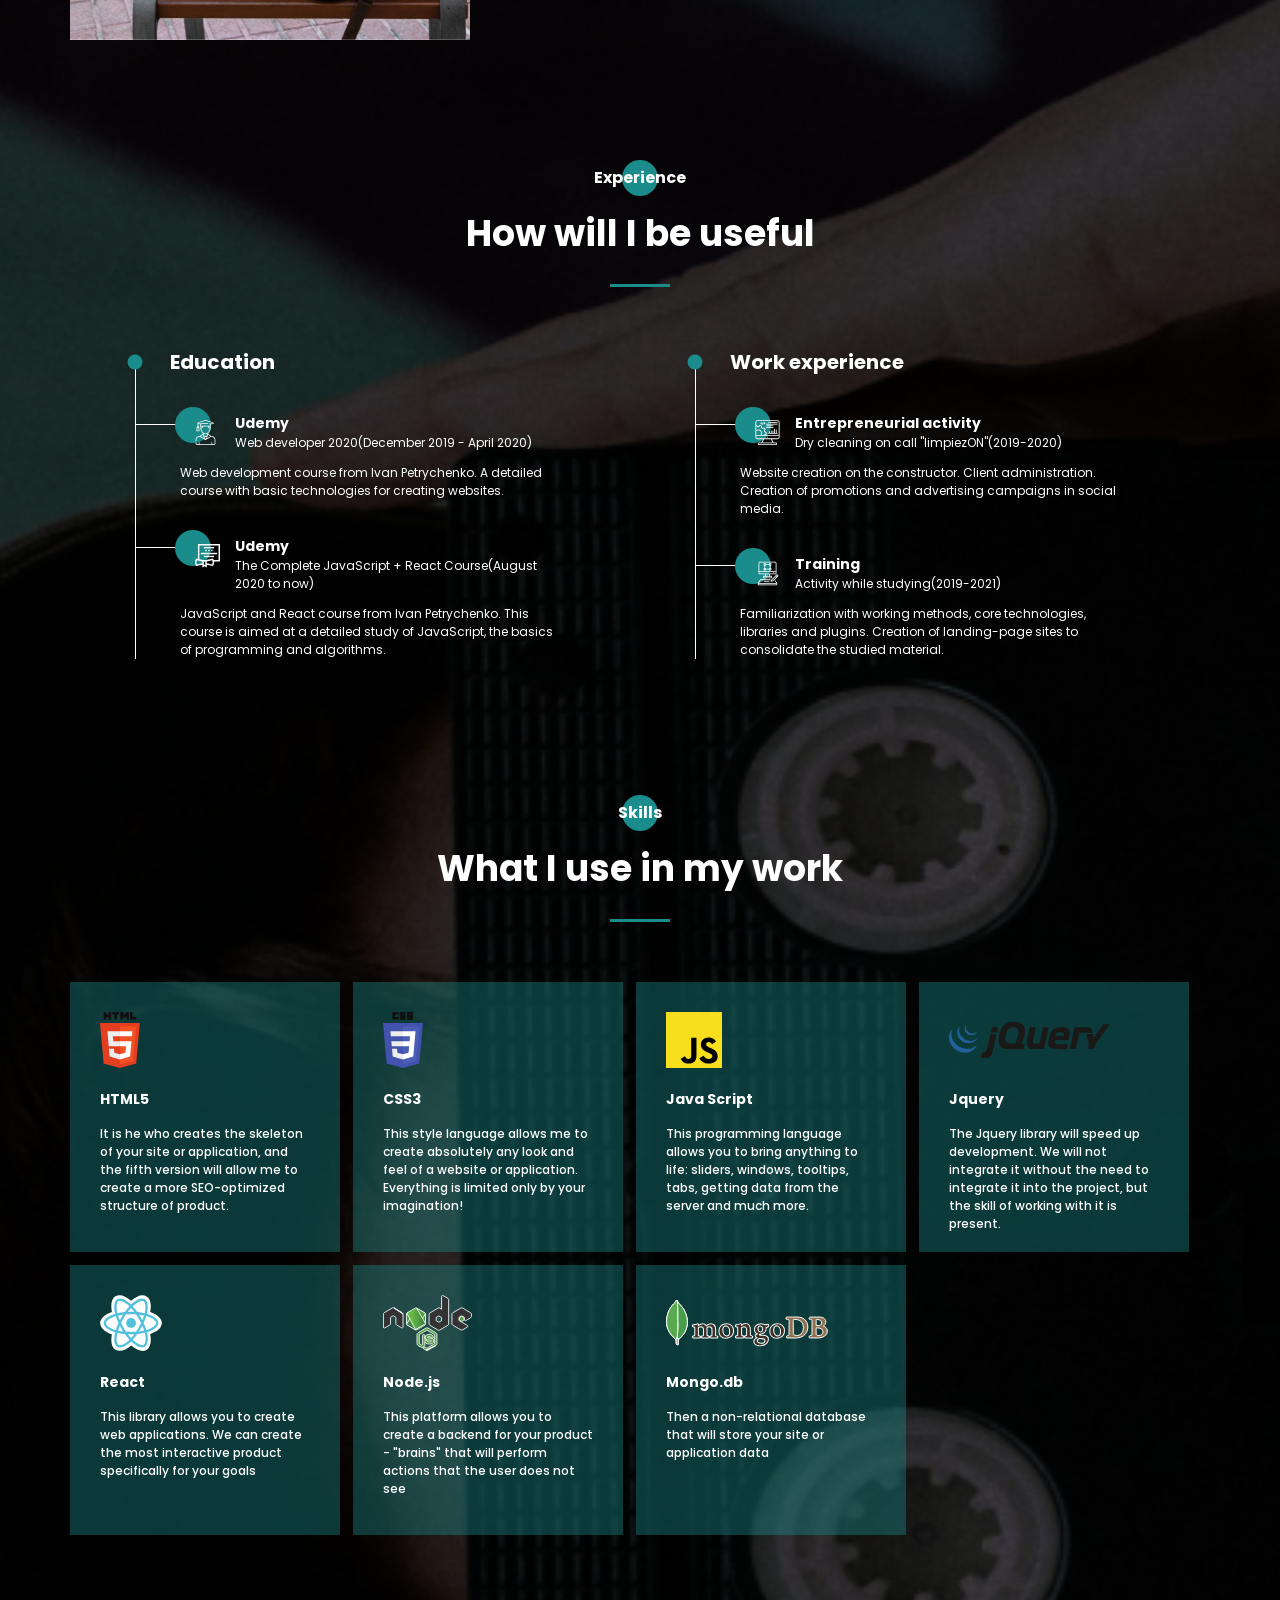
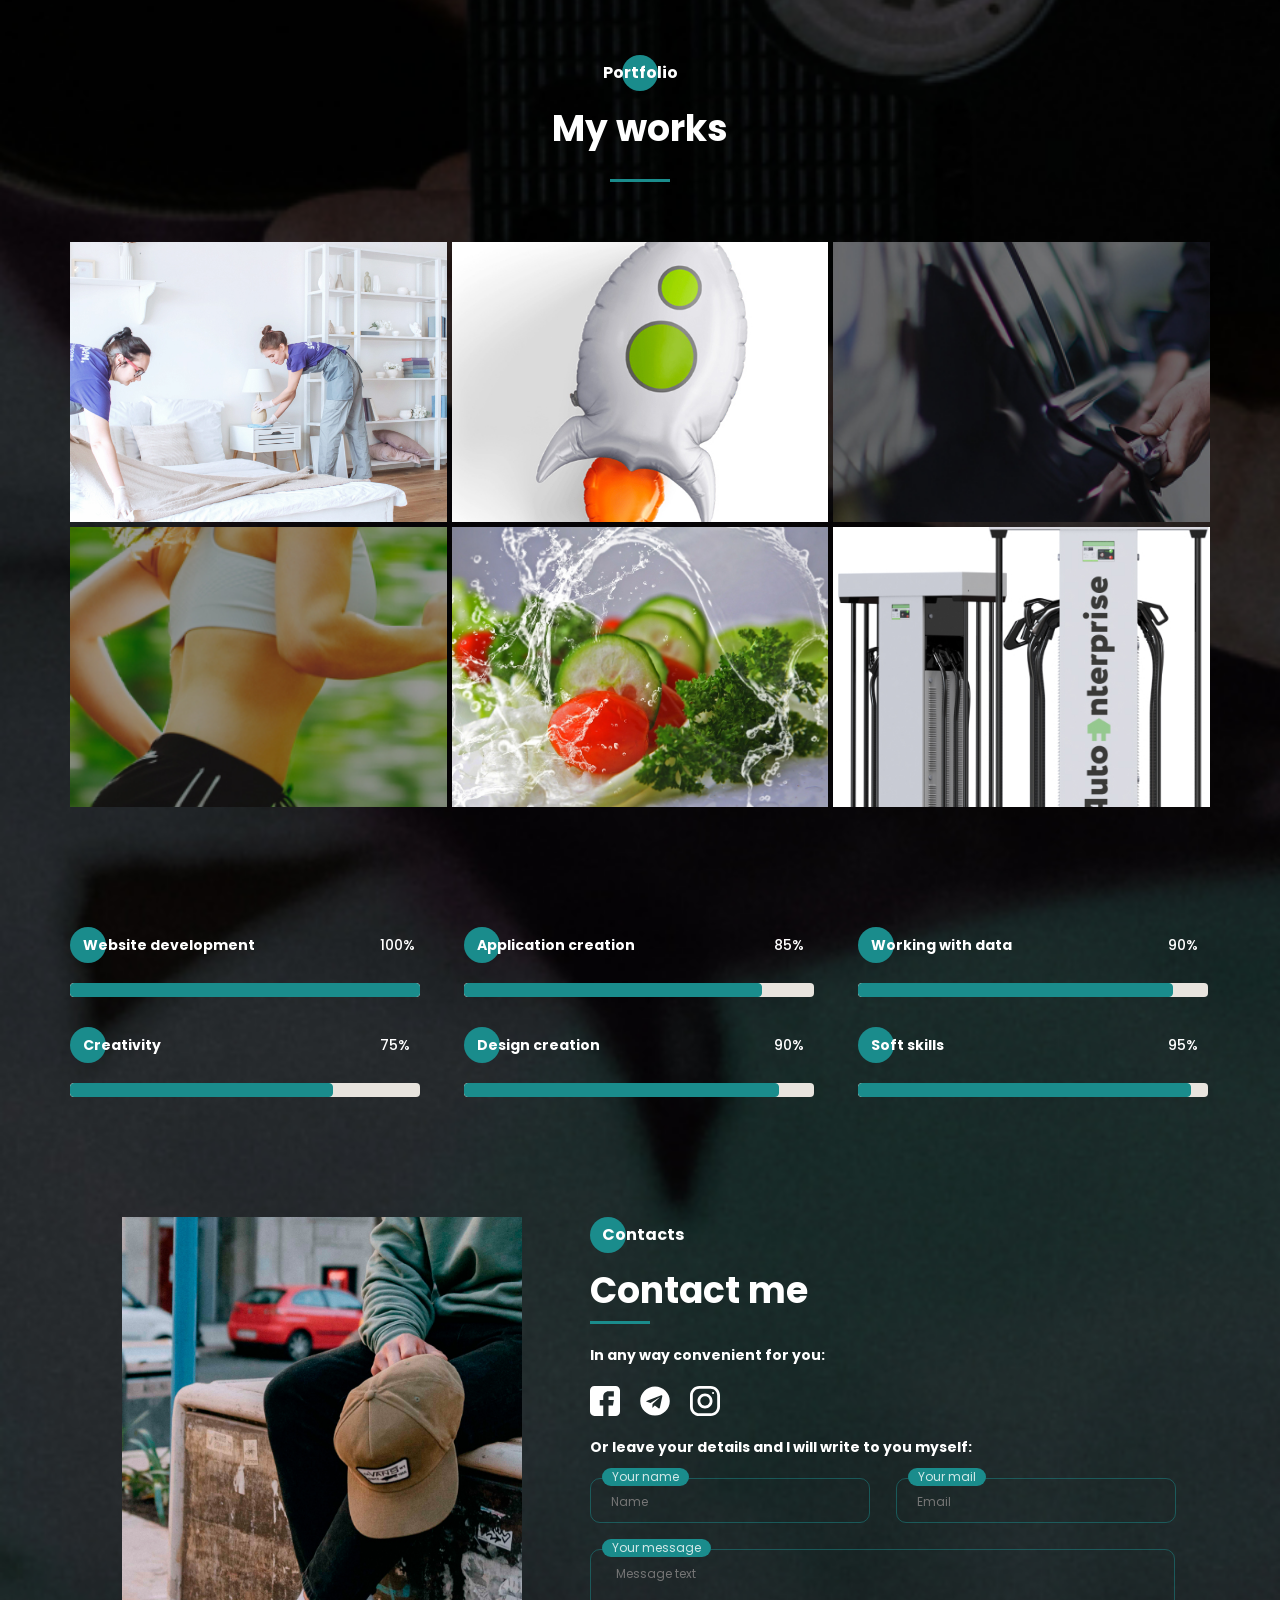
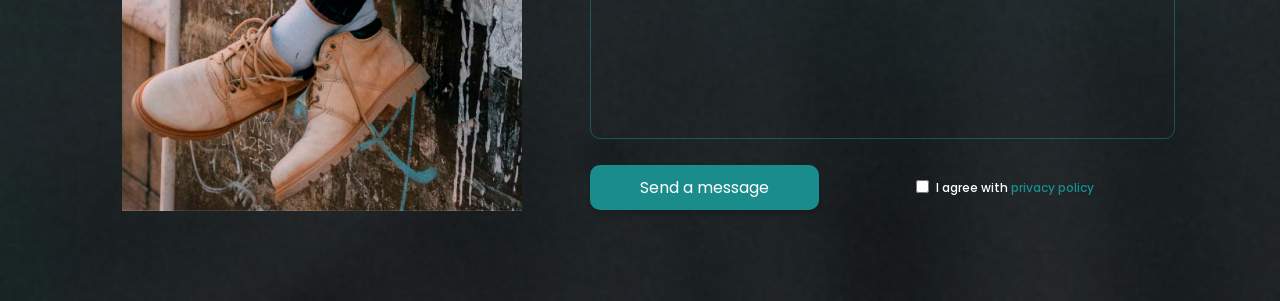
==== commit fb7fd2ae: "another test" ====
--- a/index.html
+++ b/index.html
@@ -1,4 +1,4 @@
-<!DOCTYPE html><html lang="ru"><head><meta charset="UTF-8"><meta name="viewport" content="width=device-width,initial-scale=1"><meta http-equiv="X-UA-Compatible" content="ie=edge"><title>Portfolio</title><meta name="title" content="Мое портфолио"><meta name="description" content="Здесь вы сможете ознакомиться с моими работами и узнать больше обо мне"><!-- Open Graph / Facebook --><meta property="og:type" content="website"><meta property="og:url" content="https://metatags.io/"><meta property="og:title" content="Мое портфолио"><meta property="og:description" content="Здесь вы сможете ознакомиться с моими работами и узнать больше обо мне"><meta property="og:image" content="https://metatags.io/assets/meta-tags-16a33a6a8531e519cc0936fbba0ad904e52d35f34a46c97a2c9f6f7dd7d336f2.png"><!-- Twitter --><meta property="twitter:card" content="summary_large_image"><meta property="twitter:url" content="https://metatags.io/"><meta property="twitter:title" content="Мое портфолио"><meta property="twitter:description" content="Здесь вы сможете ознакомиться с моими работами и узнать больше обо мне"><meta property="twitter:image" content="https://metatags.io/assets/meta-tags-16a33a6a8531e519cc0936fbba0ad904e52d35f34a46c97a2c9f6f7dd7d336f2.png"><!-- Favicon  --><link rel="apple-touch-icon" sizes="57x57" href="icons/favicon/apple-icon-57x57.png"><link rel="apple-touch-icon" sizes="60x60" href="icons/favicon/apple-icon-60x60.png"><link rel="apple-touch-icon" sizes="72x72" href="icons/favicon/apple-icon-72x72.png"><link rel="apple-touch-icon" sizes="76x76" href="icons/favicon/apple-icon-76x76.png"><link rel="apple-touch-icon" sizes="114x114" href="icons/favicon/apple-icon-114x114.png"><link rel="apple-touch-icon" sizes="120x120" href="icons/favicon/apple-icon-120x120.png"><link rel="apple-touch-icon" sizes="144x144" href="icons/favicon/apple-icon-144x144.png"><link rel="apple-touch-icon" sizes="152x152" href="icons/favicon/apple-icon-152x152.png"><link rel="apple-touch-icon" sizes="180x180" href="icons/favicon/apple-icon-180x180.png"><link rel="icon" type="image/png" sizes="192x192" href="icons/favicon/android-icon-192x192.png"><link rel="icon" type="image/png" sizes="32x32" href="icons/favicon/favicon-32x32.png"><link rel="icon" type="image/png" sizes="96x96" href="icons/favicon/favicon-96x96.png"><link rel="icon" type="image/png" sizes="16x16" href="icons/favicon/favicon-16x16.png"><link rel="manifest" href="/manifest.json"><meta name="msapplication-TileColor" content="#ffffff"><meta name="msapplication-TileImage" content="/ms-icon-144x144.png"><meta name="theme-color" content="#ffffff"><link rel="stylesheet" href="css/style.min.css"></head><body><aside class="sidepanel"><div class="sidepanel__text">social media</div><div class="sidepanel__divider"></div><a href="https://www.facebook.com/taras.polishcuk" target="_blank" class="sidepanel__link"><img src="icons/social/facebook.svg" title="facebook" alt="facebook"></a><a href="https://www.instagram.com/taras.pie/" target="_blank" class="sidepanel__link"><img src="icons/social/instagram.svg" title="instagram" alt="instagram"></a><a href="https://github.com/taras-polishchuk" target="_blank" class="sidepanel__link"><img src="icons/social/github.svg" title="github" alt="github"></a><a href="https://telegram.im/@taras_pie" target="_blank" class="sidepanel__link"><img src="icons/social/telegram.svg" title="telegram" alt="telegram"></a></aside><div class="menu"><div class="menu__block"><div class="menu__close"><svg width="29" height="30" viewBox="0 0 29 30" fill="none" xmlns="http://www.w3.org/2000/svg"><path d="M17.1568 14.5231L28.4489 3.23075C29.1837 2.49623 29.1837 1.30861 28.4489 0.574085C27.7144 -0.160437 26.5267 -0.160437 25.7922 0.574085L14.4998 11.8665L3.20781 0.574085C2.47295 -0.160437 1.28567 -0.160437 0.551149 0.574085C-0.183716 1.30861 -0.183716 2.49623 0.551149 3.23075L11.8432 14.5231L0.551149 25.8155C-0.183716 26.55 -0.183716 27.7376 0.551149 28.4721C0.917206 28.8385 1.39852 29.0226 1.87948 29.0226C2.36045 29.0226 2.84141 28.8385 3.20781 28.4721L14.4998 17.1798L25.7922 28.4721C26.1586 28.8385 26.6396 29.0226 27.1205 29.0226C27.6015 29.0226 28.0825 28.8385 28.4489 28.4721C29.1837 27.7376 29.1837 26.55 28.4489 25.8155L17.1568 14.5231Z" fill="white"/></svg></div><nav><ul class="menu__list"><li class="menu__link"><a href="#about">ABOUT ME</a></li><li class="menu__link"><a href="#experiense">MY EXPERIENCE</a></li><li class="menu__link"><a href="#skills">MY SKILLS</a></li><li class="menu__link"><a href="#works">MY WORKS</a></li><!-- <li class="menu__link"><a href="#price">PRICE LIST</a></li> --><li class="menu__link"><a href="#contacts">CONTACTS</a></li></ul></nav><div class="menu__social"><a href="https://www.facebook.com/taras.polishcuk" target="_blank"><img src="icons/social/facebook.svg" title="facebook" alt="facebook"></a><a href="https://www.instagram.com/taras.pie/" target="_blank"><img src="icons/social/instagram.svg" title="instagram" alt="instagram"></a><a href="https://github.com/taras-polishchuk" target="_blank"><img src="icons/social/github.svg" title="github" alt="github"></a><a href="https://telegram.im/@taras_pie" target="_blank"><img src="icons/social/telegram.svg" title="telegram" alt="telegram"></a></div></div><div class="menu__overlay"></div></div><section class="promo" id="up"><div class="hamburger"><span></span> <span></span> <span></span></div><div class="container"><div class="title title_fz16 promo__subtitle">I'm Taras Polishchuk</div><h1 class="title title_fz48 promo__title">I am a web developer from Kiev</h1><div class="promo__btns"><a href="#works" class="promo__link btn btn_active">Portfolio</a> <a href="#about" class="promo__link btn">About me</a></div></div></section><div class="bg_wrapper"><section class="about" id="about"><div class="container"><div class="about__wrapper"><div class="about__photo"><img src="img/Photo.jpg" alt="photo"></div><div class="about__descr"><h2 class="title title_fz16 about__title">About me</h2><div class="about__subtitle title title_fz36">My name is Taras</div><div class="divider"></div><p class="about__text">It may sound like a cliché, but I've always enjoyed creating something. Starting from the first crafts at school (furniture, wooden boxes, and flash drives in a wooden case) and ending with photo and video content for different purposes. But thanks to an interesting coincidence of circumstances, such as moving to another country and looking for new opportunities, I needed the <a href="https://limpiezon.wixsite.com/limpiezon" target="_blank" class="about__link">first site</a>. So I found myself in the world of the web and realized that this is exactly what, with the proper skills and experience, will help to throw out all my creative potential.</p></div><div class="about__skills"><div class="about__skills-item"><div class="about__skills-circle"><img src="icons/about_me/laptop.svg" alt="web-dev"></div><div><div class="title title_fz14">Web development</div><div class="about__skills-text">At this stage, I can create simple and adaptive solutions in accordance with the tasks and specifications.</div></div></div><div class="about__skills-item"><div class="about__skills-circle"><img src="icons/about_me/foto.svg" alt="mobile-dev"></div><div><div class="title title_fz14">Photo & video</div><div class="about__skills-text">They continue to be a part of my life and are supported by programs such as Adobe Lightroom, Adobe Photoshop and Final Cut Pro.</div></div></div><div class="about__skills-item"><div class="about__skills-circle"><img src="icons/about_me/sport.svg" alt="Sport"></div><div><div class="title title_fz14">Sport</div><div class="about__skills-text">Is a link and support for all areas of my life and is not limited to any of the disciplines.</div></div></div></div></div></div></section><section class="resume" id="experiense"><div class="container"><h2 class="title title_fz16 resume__title">Experience</h2><div class="title title_fz36 resume__subtitle">How will I be useful</div><div class="divider"></div><div class="resume__wrapper"><div class="resume__column"><h3 class="title title_fz20 resume__column-title">Education</h3><ul><li><div class="resume__item"><div class="resume__item-head"><div class="resume__item-icon"><img src="icons/experience/university.svg" alt="university"></div><h4 class="title title_fz14 resume__item-subtitle">Udemy</h4><div class="resume__item-location">Web developer 2020(December 2019 - April 2020)</div></div><div class="resume__item-body">Web development course from Ivan Petrychenko. A detailed course with basic technologies for creating websites.</div></div></li><li><div class="resume__item"><div class="resume__item-head"><div class="resume__item-icon"><img src="icons/experience/courses.svg" alt="Courses"></div><h4 class="title title_fz14 resume__item-subtitle">Udemy</h4><div class="resume__item-location">The Complete JavaScript + React Course(August 2020 to now)</div></div><div class="resume__item-body">JavaScript and React course from Ivan Petrychenko. This course is aimed at a detailed study of JavaScript, the basics of programming and algorithms.</div></div></li></ul></div><div class="resume__column"><h3 class="title title_fz20 resume__column-title">Work experience</h3><ul><li><div class="resume__item"><div class="resume__item-head"><div class="resume__item-icon"><img src="icons/experience/developer.svg" alt="Developer"></div><h4 class="title title_fz14 resume__item-subtitle">Entrepreneurial activity</h4><div class="resume__item-location">Dry cleaning on call "limpiezON"(2019-2020)</div></div><div class="resume__item-body">Website creation on the constructor. Client administration. Creation of promotions and advertising campaigns in social media.</div></div></li><li><div class="resume__item"><div class="resume__item-head"><div class="resume__item-icon"><img src="icons/experience/designer.svg" alt="designer"></div><h4 class="title title_fz14 resume__item-subtitle">Training</h4><div class="resume__item-location">Activity while studying(2019-2021)</div></div><div class="resume__item-body">Familiarization with working methods, core technologies, libraries and plugins. Creation of landing-page sites to consolidate the studied material.</div></div></li></ul></div></div></div></section><section class="skills" id="skills"><div class="container"><h2 class="title title_fz16 title__section-title">Skills</h2><div class="title title_fz36 title__section-subtitle">What I use in my work</div><div class="divider"></div><div class="skills__wrapper"><div class="skills__item"><div class="skills__item_logo"><img src="icons/skills/html5.svg" alt="html img" class="skills__item_icon"></div><div class="title title_fz14 skills__item_title">HTML5</div><div class="skills__item_descr">It is he who creates the skeleton of your site or application, and the fifth version will allow me to create a more SEO-optimized structure of product.</div></div><div class="skills__item"><div class="skills__item_logo"><img src="icons/skills/css3.svg" alt="css img" class="skills__item_icon"></div><div class="title title_fz14 skills__item_title">CSS3</div><div class="skills__item_descr">This style language allows me to create absolutely any look and feel of a website or application. Everything is limited only by your imagination!</div></div><div class="skills__item"><div class="skills__item_logo"><img src="icons/skills/js.svg" alt="javaScript" class="skills__item_icon"></div><div class="title title_fz14 skills__item_title">Java Script</div><div class="skills__item_descr">This programming language allows you to bring anything to life: sliders, windows, tooltips, tabs, getting data from the server and much more.</div></div><div class="skills__item"><div class="skills__item_logo"><img src="icons/skills//jquery.svg" alt="jquery logo" class="skills__item_icon"></div><div class="title title_fz14 skills__item_title">Jquery</div><div class="skills__item_descr">The Jquery library will speed up development. We will not integrate it without the need to integrate it into the project, but the skill of working with it is present.</div></div><div class="skills__item"><div class="skills__item_logo"><img src="icons/skills/react.svg" alt="react" class="skills__item_icon"></div><div class="title title_fz14 skills__item_title">React</div><div class="skills__item_descr">This library allows you to create web applications. We can create the most interactive product specifically for your goals</div></div><div class="skills__item"><div class="skills__item_logo"><img src="icons/skills/node.js.svg" alt="Node.js" class="skills__item_icon"></div><div class="title title_fz14 skills__item_title">Node.js</div><div class="skills__item_descr">This platform allows you to create a backend for your product - "brains" that will perform actions that the user does not see</div></div><div class="skills__item"><div class="skills__item_logo"><img src="icons/skills/mongo.db.svg" alt="Mongo.db" class="skills__item_icon"></div><div class="title title_fz14 skills__item_title">Mongo.db</div><div class="skills__item_descr">Then a non-relational database that will store your site or application data</div></div></div></div></section><section class="portfolio" id="works"><div class="container"><h2 class="title title_fz16 title__section-title">Portfolio</h2><div class="title title_fz36 title__section-subtitle">My works</div><div class="divider"></div><div class="portfolio__wrapper"><a href="uberem" class="portfolio__item"><img src="img/works/uberem.jpg" alt="uberem"> </a><a href="goddest" class="portfolio__item"><img src="img/works/rocket.jpg" alt="socialninja"> </a><a href="uber" class="portfolio__item"><img src="img/works/uber.jpg" alt="uber"> </a><a href="pulse" class="portfolio__item"><img src="img/works/pulse.jpg" alt="pulse"> </a><a href="food" class="portfolio__item vertical"><img src="img/works/vegy.jpeg" alt="food"> </a><a href="https://github.com/taras-polishchuk" target="_blank" class="portfolio__item horizontal"><img src="img/works/mac.jpg" alt="github"></a></div><div class="progress"><div class="progress__item"><div class="title title_fz14 progress__item_title">Website development</div><div class="progress__item_percent">100%</div><div class="progress__item_line"><div class="progress__item_line-progress"></div></div></div><div class="progress__item"><div class="title title_fz14 progress__item_title">Application creation</div><div class="progress__item_percent">85%</div><div class="progress__item_line"><div class="progress__item_line-progress"></div></div></div><div class="progress__item"><div class="title title_fz14 progress__item_title">Working with data</div><div class="progress__item_percent">90%</div><div class="progress__item_line"><div class="progress__item_line-progress"></div></div></div><div class="progress__item"><div class="title title_fz14 progress__item_title">Creativity</div><div class="progress__item_percent">75%</div><div class="progress__item_line"><div class="progress__item_line-progress"></div></div></div><div class="progress__item"><div class="title title_fz14 progress__item_title">Design creation</div><div class="progress__item_percent">90%</div><div class="progress__item_line"><div class="progress__item_line-progress"></div></div></div><div class="progress__item"><div class="title title_fz14 progress__item_title">Soft skills</div><div class="progress__item_percent">95%</div><div class="progress__item_line"><div class="progress__item_line-progress"></div></div></div></div></div></section><!-- <section class="price" id="price"> 
+<!DOCTYPE html><html lang="ru"><head><meta charset="UTF-8"><meta name="viewport" content="width=device-width,initial-scale=1"><meta http-equiv="X-UA-Compatible" content="ie=edge"><title>Portfolio</title><meta name="title" content="Мое портфолио"><meta name="description" content="Здесь вы сможете ознакомиться с моими работами и узнать больше обо мне"><!-- Open Graph / Facebook --><meta property="og:type" content="website"><meta property="og:url" content="https://metatags.io/"><meta property="og:title" content="Мое портфолио"><meta property="og:description" content="Здесь вы сможете ознакомиться с моими работами и узнать больше обо мне"><meta property="og:image" content="https://metatags.io/assets/meta-tags-16a33a6a8531e519cc0936fbba0ad904e52d35f34a46c97a2c9f6f7dd7d336f2.png"><!-- Twitter --><meta property="twitter:card" content="summary_large_image"><meta property="twitter:url" content="https://metatags.io/"><meta property="twitter:title" content="Мое портфолио"><meta property="twitter:description" content="Здесь вы сможете ознакомиться с моими работами и узнать больше обо мне"><meta property="twitter:image" content="https://metatags.io/assets/meta-tags-16a33a6a8531e519cc0936fbba0ad904e52d35f34a46c97a2c9f6f7dd7d336f2.png"><!-- Favicon  --><link rel="apple-touch-icon" sizes="57x57" href="icons/favicon/apple-icon-57x57.png"><link rel="apple-touch-icon" sizes="60x60" href="icons/favicon/apple-icon-60x60.png"><link rel="apple-touch-icon" sizes="72x72" href="icons/favicon/apple-icon-72x72.png"><link rel="apple-touch-icon" sizes="76x76" href="icons/favicon/apple-icon-76x76.png"><link rel="apple-touch-icon" sizes="114x114" href="icons/favicon/apple-icon-114x114.png"><link rel="apple-touch-icon" sizes="120x120" href="icons/favicon/apple-icon-120x120.png"><link rel="apple-touch-icon" sizes="144x144" href="icons/favicon/apple-icon-144x144.png"><link rel="apple-touch-icon" sizes="152x152" href="icons/favicon/apple-icon-152x152.png"><link rel="apple-touch-icon" sizes="180x180" href="icons/favicon/apple-icon-180x180.png"><link rel="icon" type="image/png" sizes="192x192" href="icons/favicon/android-icon-192x192.png"><link rel="icon" type="image/png" sizes="32x32" href="icons/favicon/favicon-32x32.png"><link rel="icon" type="image/png" sizes="96x96" href="icons/favicon/favicon-96x96.png"><link rel="icon" type="image/png" sizes="16x16" href="icons/favicon/favicon-16x16.png"><link rel="manifest" href="/manifest.json"><meta name="msapplication-TileColor" content="#ffffff"><meta name="msapplication-TileImage" content="/ms-icon-144x144.png"><meta name="theme-color" content="#ffffff"><link rel="stylesheet" href="css/style.min.css"></head><body><aside class="sidepanel"><div class="sidepanel__text">social media</div><div class="sidepanel__divider"></div><a href="https://www.facebook.com/taras.polishcuk" target="_blank" class="sidepanel__link"><img src="icons/social/facebook.svg" title="facebook" alt="facebook"></a><a href="https://www.instagram.com/taras.pie/" target="_blank" class="sidepanel__link"><img src="icons/social/instagram.svg" title="instagram" alt="instagram"></a><a href="https://github.com/taras-polishchuk" target="_blank" class="sidepanel__link"><img src="icons/social/github.svg" title="github" alt="github"></a><a href="https://telegram.im/@taras_pie" target="_blank" class="sidepanel__link"><img src="icons/social/telegram.svg" title="telegram" alt="telegram"></a></aside><div class="menu"><div class="menu__block"><div class="menu__close"><svg width="29" height="30" viewBox="0 0 29 30" fill="none" xmlns="http://www.w3.org/2000/svg"><path d="M17.1568 14.5231L28.4489 3.23075C29.1837 2.49623 29.1837 1.30861 28.4489 0.574085C27.7144 -0.160437 26.5267 -0.160437 25.7922 0.574085L14.4998 11.8665L3.20781 0.574085C2.47295 -0.160437 1.28567 -0.160437 0.551149 0.574085C-0.183716 1.30861 -0.183716 2.49623 0.551149 3.23075L11.8432 14.5231L0.551149 25.8155C-0.183716 26.55 -0.183716 27.7376 0.551149 28.4721C0.917206 28.8385 1.39852 29.0226 1.87948 29.0226C2.36045 29.0226 2.84141 28.8385 3.20781 28.4721L14.4998 17.1798L25.7922 28.4721C26.1586 28.8385 26.6396 29.0226 27.1205 29.0226C27.6015 29.0226 28.0825 28.8385 28.4489 28.4721C29.1837 27.7376 29.1837 26.55 28.4489 25.8155L17.1568 14.5231Z" fill="white"/></svg></div><nav><ul class="menu__list"><li class="menu__link"><a href="#about">ABOUT ME</a></li><li class="menu__link"><a href="#experiense">MY EXPERIENCE</a></li><li class="menu__link"><a href="#skills">MY SKILLS</a></li><li class="menu__link"><a href="#works">MY WORKS</a></li><!-- <li class="menu__link"><a href="#price">PRICE LIST</a></li> --><li class="menu__link"><a href="#contacts">CONTACTS</a></li></ul></nav><div class="menu__social"><a href="https://www.facebook.com/taras.polishcuk" target="_blank"><img src="icons/social/facebook.svg" title="facebook" alt="facebook"></a><a href="https://www.instagram.com/taras.pie/" target="_blank"><img src="icons/social/instagram.svg" title="instagram" alt="instagram"></a><a href="https://github.com/taras-polishchuk" target="_blank"><img src="icons/social/github.svg" title="github" alt="github"></a><a href="https://telegram.im/@taras_pie" target="_blank"><img src="icons/social/telegram.svg" title="telegram" alt="telegram"></a></div></div><div class="menu__overlay"></div></div><section class="promo" id="up"><div class="hamburger"><span></span> <span></span> <span></span></div><div class="container"><div class="title title_fz16 promo__subtitle">I'm Taras Polishchuk</div><h1 class="title title_fz48 promo__title">I am a web developer from Kiev</h1><div class="promo__btns"><a href="#works" class="promo__link btn btn_active">Portfolio</a> <a href="#about" class="promo__link btn">About me</a></div></div></section><div class="bg_wrapper"><section class="about" id="about"><div class="container"><div class="about__wrapper"><div class="about__photo"><img src="img/Photo.jpg" alt="photo"></div><div class="about__descr"><h2 class="title title_fz16 about__title">About me</h2><div class="about__subtitle title title_fz36">My name is Taras</div><div class="divider"></div><p class="about__text">It may sound like a cliché, but I've always enjoyed creating something. Starting from the first crafts at school (furniture, wooden boxes, and flash drives in a wooden case) and ending with photo and video content for different purposes. But thanks to an interesting coincidence of circumstances, such as moving to another country and looking for new opportunities, I needed the <a href="https://limpiezon.wixsite.com/limpiezon" target="_blank" class="about__link">first site</a>. So I found myself in the world of the web and realized that this is exactly what, with the proper skills and experience, will help to throw out all my creative potential.</p></div><div class="about__skills"><div class="about__skills-item"><div class="about__skills-circle"><img src="icons/about_me/laptop.svg" alt="web-dev"></div><div><div class="title title_fz14">Web development</div><div class="about__skills-text">At this stage, I can create simple and adaptive solutions in accordance with the tasks and specifications.</div></div></div><div class="about__skills-item"><div class="about__skills-circle"><img src="icons/about_me/foto.svg" alt="mobile-dev"></div><div><div class="title title_fz14">Photo & video</div><div class="about__skills-text">They continue to be a part of my life and are supported by programs such as Adobe Lightroom, Adobe Photoshop and Final Cut Pro.</div></div></div><div class="about__skills-item"><div class="about__skills-circle"><img src="icons/about_me/sport.svg" alt="Sport"></div><div><div class="title title_fz14">Sport</div><div class="about__skills-text">Is a link and support for all areas of my life and is not limited to any of the disciplines.</div></div></div></div></div></div></section><section class="resume" id="experiense"><div class="container"><h2 class="title title_fz16 resume__title">Experience</h2><div class="title title_fz36 resume__subtitle">How will I be useful</div><div class="divider"></div><div class="resume__wrapper"><div class="resume__column"><h3 class="title title_fz20 resume__column-title">Education</h3><ul><li><div class="resume__item"><div class="resume__item-head"><div class="resume__item-icon"><img src="icons/experience/university.svg" alt="university"></div><h4 class="title title_fz14 resume__item-subtitle">Udemy</h4><div class="resume__item-location">Web developer 2020(December 2019 - April 2020)</div></div><div class="resume__item-body">Web development course from Ivan Petrychenko. A detailed course with basic technologies for creating websites.</div></div></li><li><div class="resume__item"><div class="resume__item-head"><div class="resume__item-icon"><img src="icons/experience/courses.svg" alt="Courses"></div><h4 class="title title_fz14 resume__item-subtitle">Udemy</h4><div class="resume__item-location">The Complete JavaScript + React Course(August 2020 to now)</div></div><div class="resume__item-body">JavaScript and React course from Ivan Petrychenko. This course is aimed at a detailed study of JavaScript, the basics of programming and algorithms.</div></div></li></ul></div><div class="resume__column"><h3 class="title title_fz20 resume__column-title">Work experience</h3><ul><li><div class="resume__item"><div class="resume__item-head"><div class="resume__item-icon"><img src="icons/experience/developer.svg" alt="Developer"></div><h4 class="title title_fz14 resume__item-subtitle">Entrepreneurial activity</h4><div class="resume__item-location">Dry cleaning on call "limpiezON"(2019-2020)</div></div><div class="resume__item-body">Website creation on the constructor. Client administration. Creation of promotions and advertising campaigns in social media.</div></div></li><li><div class="resume__item"><div class="resume__item-head"><div class="resume__item-icon"><img src="icons/experience/designer.svg" alt="designer"></div><h4 class="title title_fz14 resume__item-subtitle">Training</h4><div class="resume__item-location">Activity while studying(2019-2021)</div></div><div class="resume__item-body">Familiarization with working methods, core technologies, libraries and plugins. Creation of landing-page sites to consolidate the studied material.</div></div></li></ul></div></div></div></section><section class="skills" id="skills"><div class="container"><h2 class="title title_fz16 title__section-title">Skills</h2><div class="title title_fz36 title__section-subtitle">What I use in my work</div><div class="divider"></div><div class="skills__wrapper"><div class="skills__item"><div class="skills__item_logo"><img src="icons/skills/html5.svg" alt="html img" class="skills__item_icon"></div><div class="title title_fz14 skills__item_title">HTML5</div><div class="skills__item_descr">It is he who creates the skeleton of your site or application, and the fifth version will allow me to create a more SEO-optimized structure of product.</div></div><div class="skills__item"><div class="skills__item_logo"><img src="icons/skills/css3.svg" alt="css img" class="skills__item_icon"></div><div class="title title_fz14 skills__item_title">CSS3</div><div class="skills__item_descr">This style language allows me to create absolutely any look and feel of a website or application. Everything is limited only by your imagination!</div></div><div class="skills__item"><div class="skills__item_logo"><img src="icons/skills/js.svg" alt="javaScript" class="skills__item_icon"></div><div class="title title_fz14 skills__item_title">Java Script</div><div class="skills__item_descr">This programming language allows you to bring anything to life: sliders, windows, tooltips, tabs, getting data from the server and much more.</div></div><div class="skills__item"><div class="skills__item_logo"><img src="icons/skills//jquery.svg" alt="jquery logo" class="skills__item_icon"></div><div class="title title_fz14 skills__item_title">Jquery</div><div class="skills__item_descr">The Jquery library will speed up development. We will not integrate it without the need to integrate it into the project, but the skill of working with it is present.</div></div><div class="skills__item"><div class="skills__item_logo"><img src="icons/skills/react.svg" alt="react" class="skills__item_icon"></div><div class="title title_fz14 skills__item_title">React</div><div class="skills__item_descr">This library allows you to create web applications. We can create the most interactive product specifically for your goals</div></div><div class="skills__item"><div class="skills__item_logo"><img src="icons/skills/node.js.svg" alt="Node.js" class="skills__item_icon"></div><div class="title title_fz14 skills__item_title">Node.js</div><div class="skills__item_descr">This platform allows you to create a backend for your product - "brains" that will perform actions that the user does not see</div></div><div class="skills__item"><div class="skills__item_logo"><img src="icons/skills/mongo.db.svg" alt="Mongo.db" class="skills__item_icon"></div><div class="title title_fz14 skills__item_title">Mongo.db</div><div class="skills__item_descr">Then a non-relational database that will store your site or application data</div></div></div></div></section><section class="portfolio" id="works"><div class="container"><h2 class="title title_fz16 title__section-title">Portfolio</h2><div class="title title_fz36 title__section-subtitle">My works</div><div class="divider"></div><div class="portfolio__wrapper"><a href="uberem" class="portfolio__item" target="_blank"><img src="img/works/uberem.jpg" alt="uberem"> </a><a href="goddest" class="portfolio__item" target="_blank"><img src="img/works/rocket.jpg" alt="socialninja"> </a><a href="uber" class="portfolio__item" target="_blank"><img src="img/works/uber.jpg" alt="uber"> </a><a href="pulse" class="portfolio__item" target="_blank"><img src="img/works/pulse.jpg" alt="pulse"> </a><a href="food" class="portfolio__item vertical" target="_blank"><img src="img/works/vegy.jpeg" alt="food"> </a><a href="autoenterprise" target="_blank" class="portfolio__item horizontal"><img src="img/works/auto.jpg" alt="autoenterprise"></a></div><div class="progress"><div class="progress__item"><div class="title title_fz14 progress__item_title">Website development</div><div class="progress__item_percent">100%</div><div class="progress__item_line"><div class="progress__item_line-progress"></div></div></div><div class="progress__item"><div class="title title_fz14 progress__item_title">Application creation</div><div class="progress__item_percent">85%</div><div class="progress__item_line"><div class="progress__item_line-progress"></div></div></div><div class="progress__item"><div class="title title_fz14 progress__item_title">Working with data</div><div class="progress__item_percent">90%</div><div class="progress__item_line"><div class="progress__item_line-progress"></div></div></div><div class="progress__item"><div class="title title_fz14 progress__item_title">Creativity</div><div class="progress__item_percent">75%</div><div class="progress__item_line"><div class="progress__item_line-progress"></div></div></div><div class="progress__item"><div class="title title_fz14 progress__item_title">Design creation</div><div class="progress__item_percent">90%</div><div class="progress__item_line"><div class="progress__item_line-progress"></div></div></div><div class="progress__item"><div class="title title_fz14 progress__item_title">Soft skills</div><div class="progress__item_percent">95%</div><div class="progress__item_line"><div class="progress__item_line-progress"></div></div></div></div></div></section><!-- <section class="price" id="price"> 
             <div class="container">
                 <h2 class="title title_fz16 title__section-title">Price list</h2>
                 <div class="divider"></div>
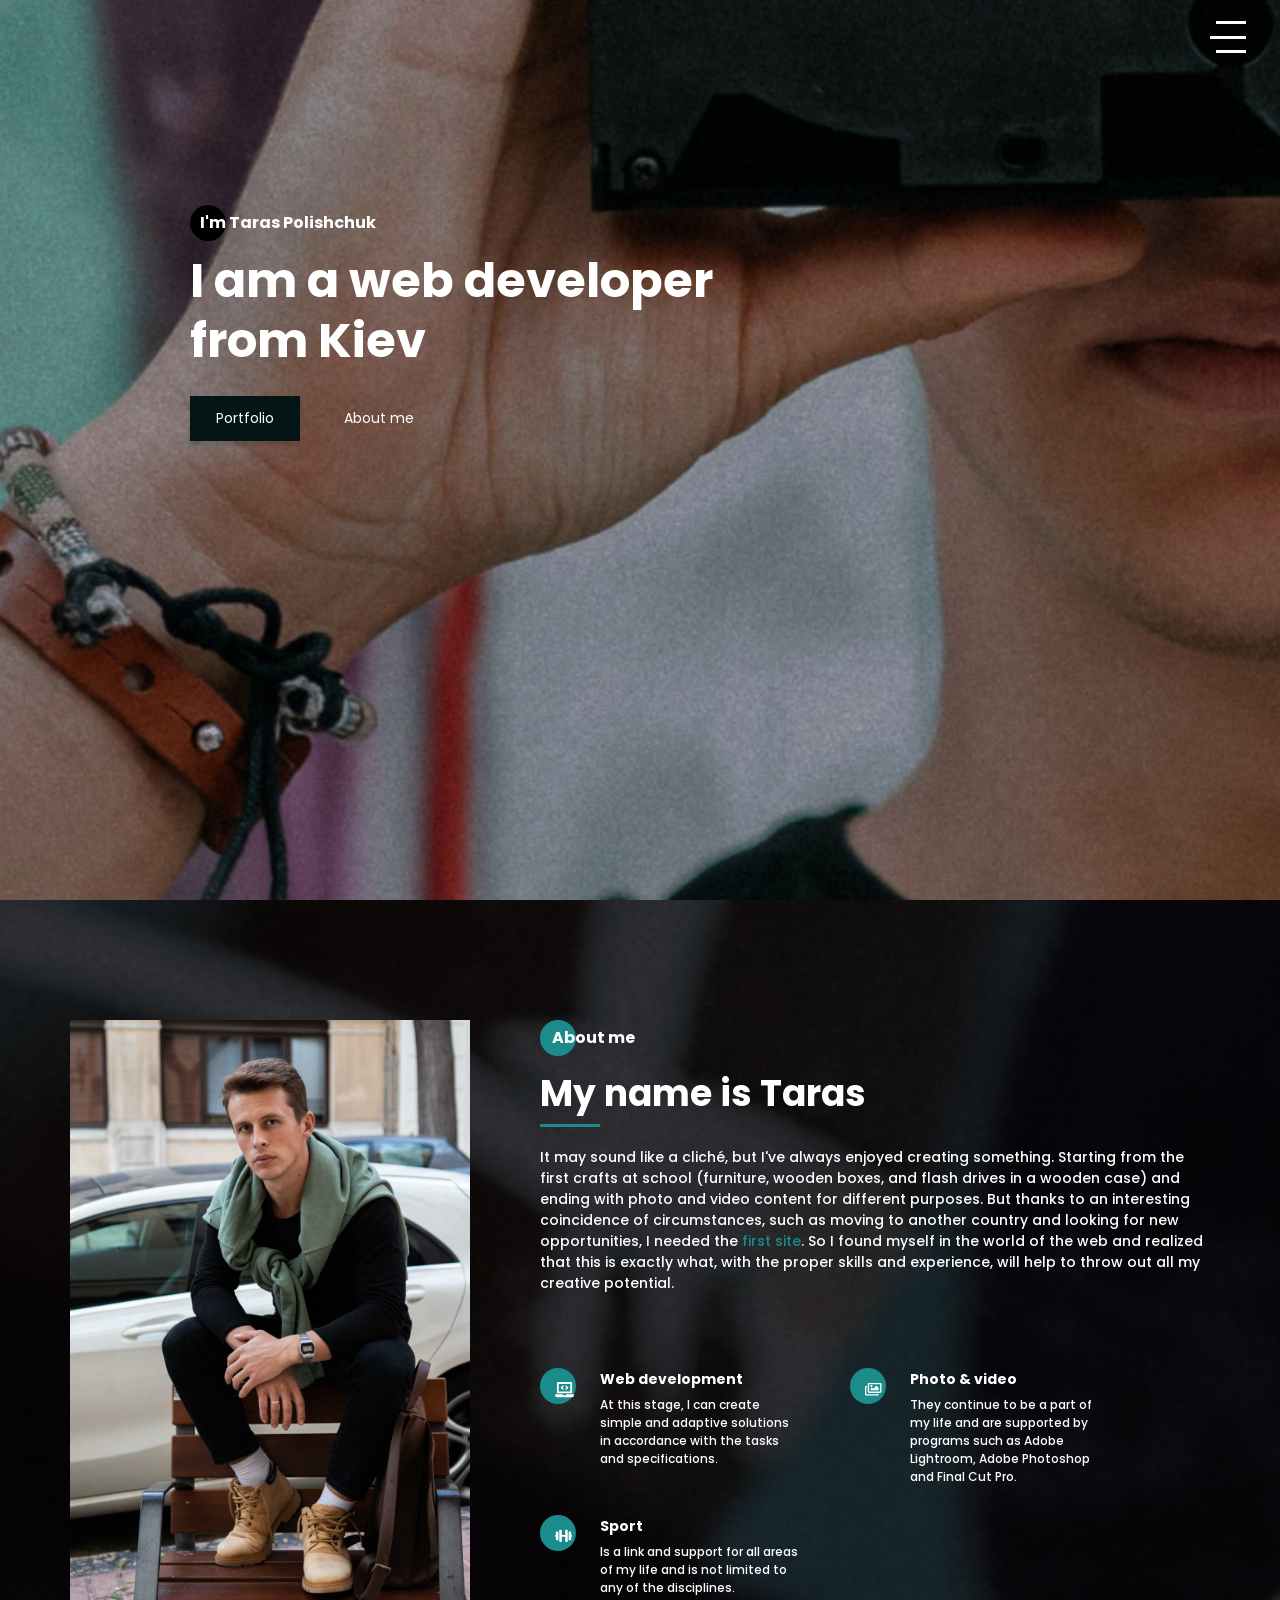
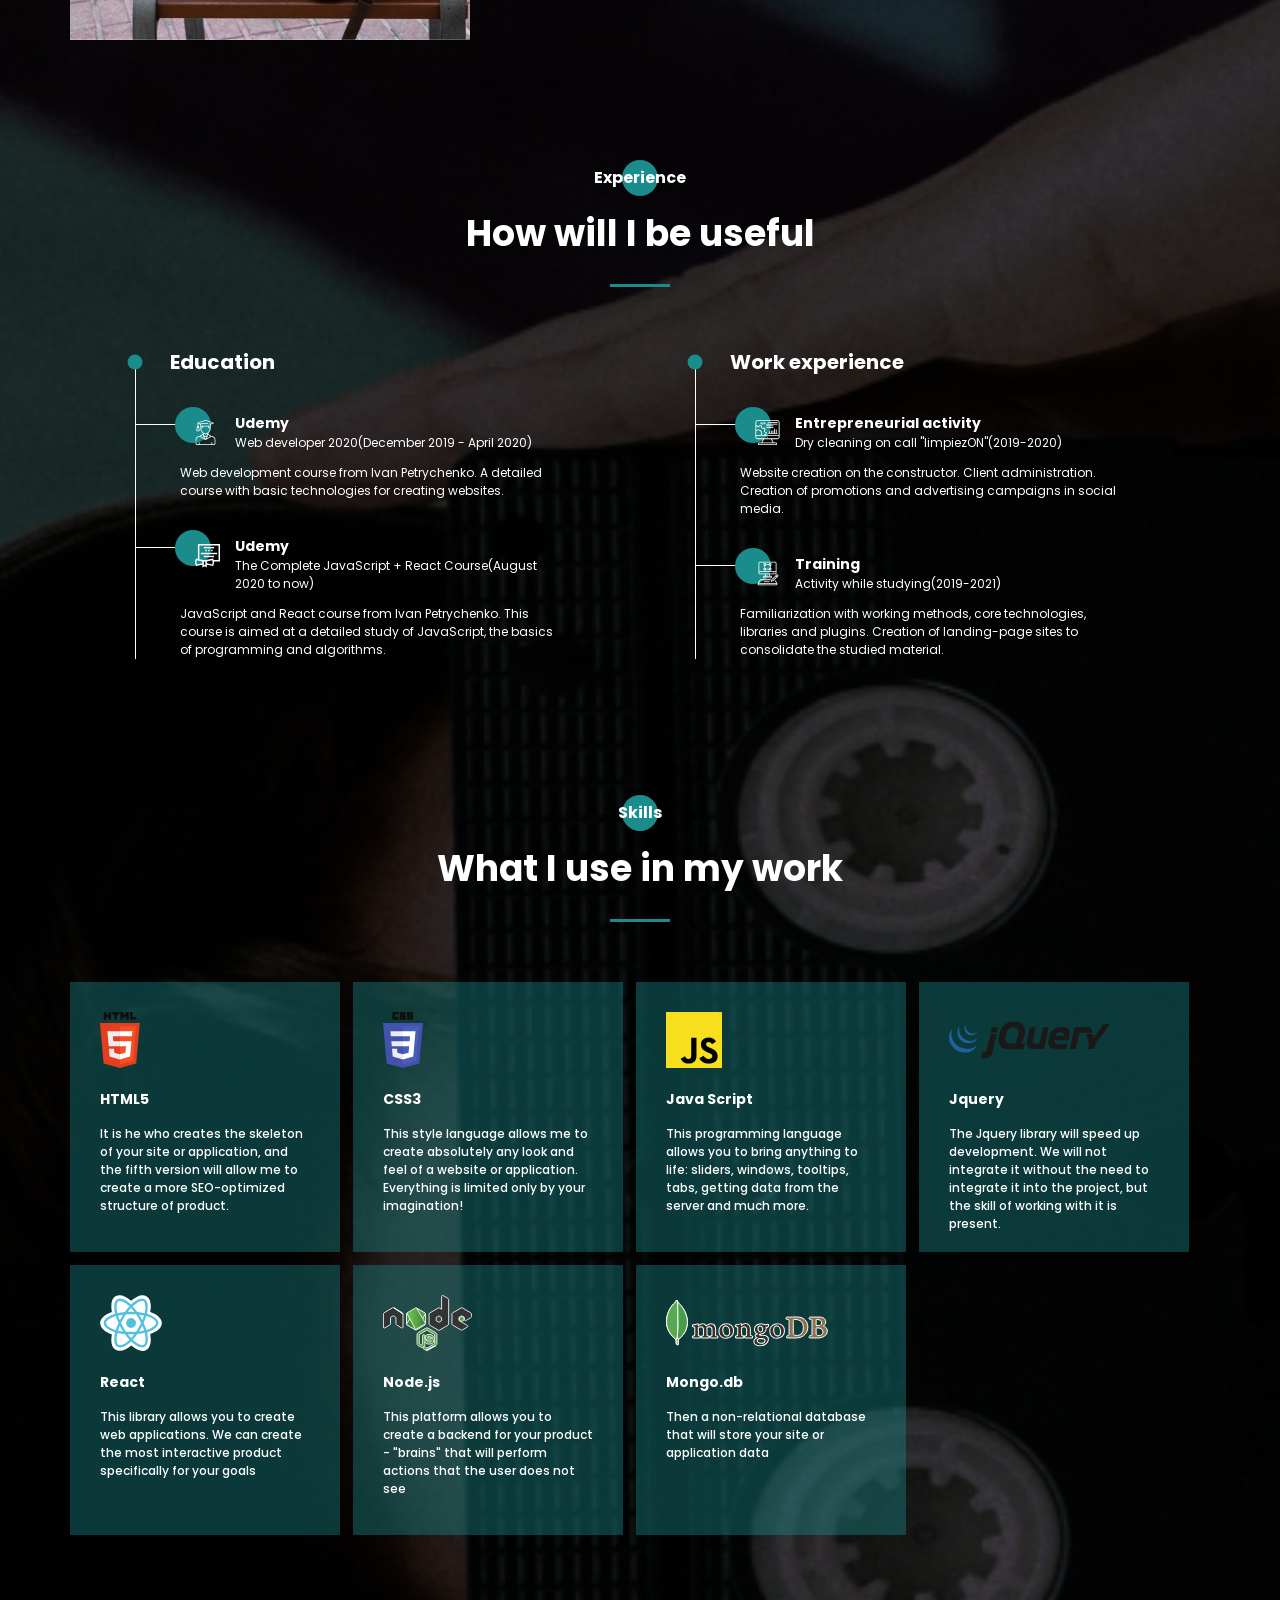
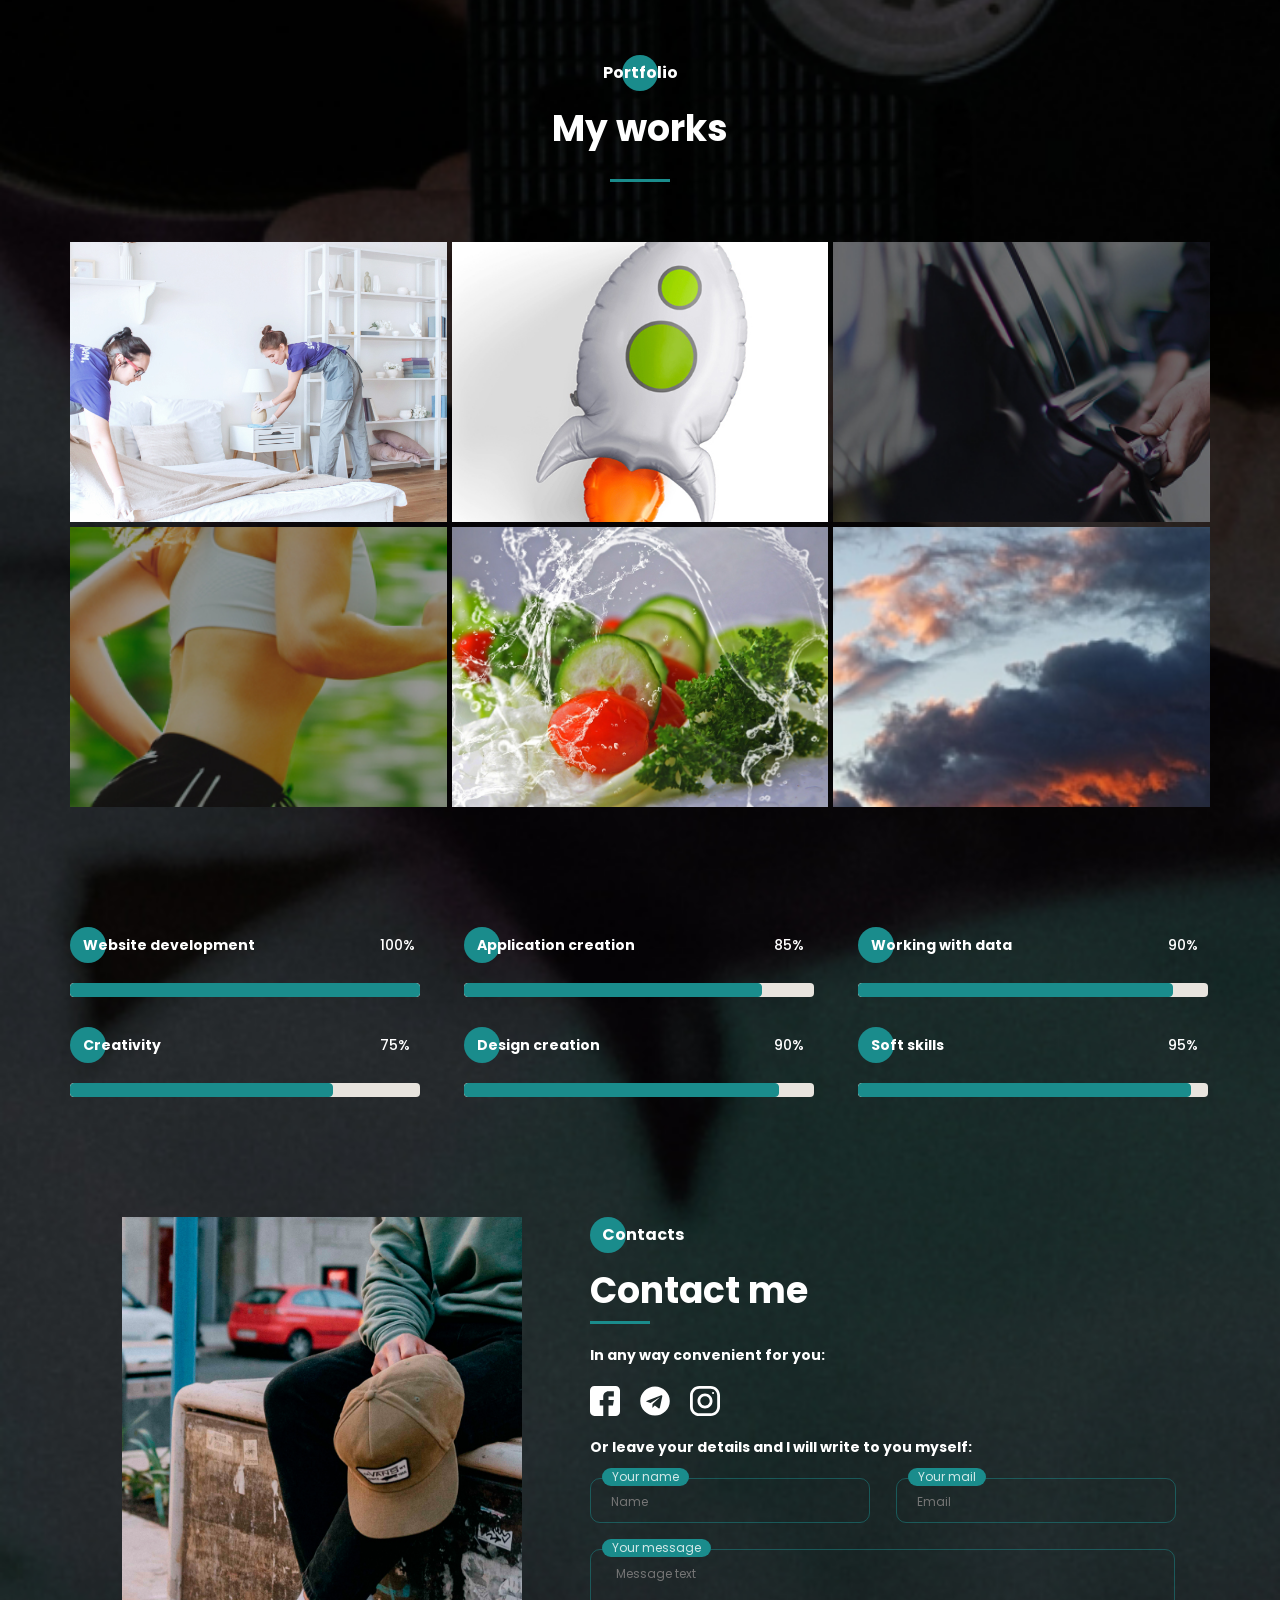
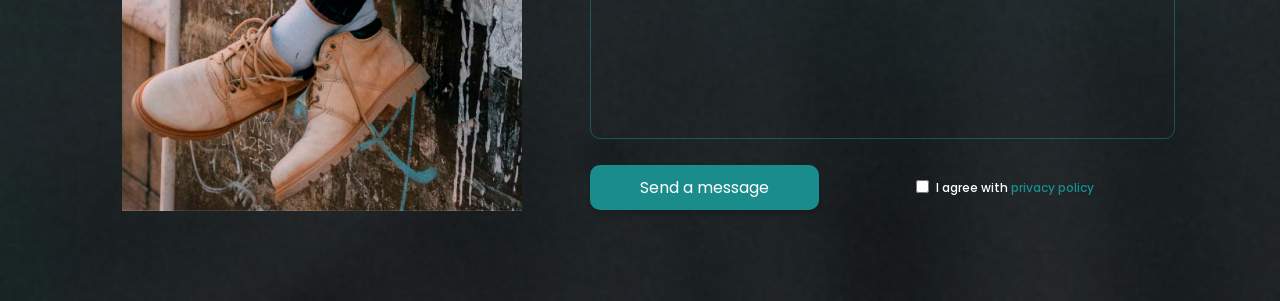
==== commit ea1c2585: "new test task" ====
--- a/index.html
+++ b/index.html
@@ -1,4 +1,4 @@
-<!DOCTYPE html><html lang="ru"><head><meta charset="UTF-8"><meta name="viewport" content="width=device-width,initial-scale=1"><meta http-equiv="X-UA-Compatible" content="ie=edge"><title>Portfolio</title><meta name="title" content="Мое портфолио"><meta name="description" content="Здесь вы сможете ознакомиться с моими работами и узнать больше обо мне"><!-- Open Graph / Facebook --><meta property="og:type" content="website"><meta property="og:url" content="https://metatags.io/"><meta property="og:title" content="Мое портфолио"><meta property="og:description" content="Здесь вы сможете ознакомиться с моими работами и узнать больше обо мне"><meta property="og:image" content="https://metatags.io/assets/meta-tags-16a33a6a8531e519cc0936fbba0ad904e52d35f34a46c97a2c9f6f7dd7d336f2.png"><!-- Twitter --><meta property="twitter:card" content="summary_large_image"><meta property="twitter:url" content="https://metatags.io/"><meta property="twitter:title" content="Мое портфолио"><meta property="twitter:description" content="Здесь вы сможете ознакомиться с моими работами и узнать больше обо мне"><meta property="twitter:image" content="https://metatags.io/assets/meta-tags-16a33a6a8531e519cc0936fbba0ad904e52d35f34a46c97a2c9f6f7dd7d336f2.png"><!-- Favicon  --><link rel="apple-touch-icon" sizes="57x57" href="icons/favicon/apple-icon-57x57.png"><link rel="apple-touch-icon" sizes="60x60" href="icons/favicon/apple-icon-60x60.png"><link rel="apple-touch-icon" sizes="72x72" href="icons/favicon/apple-icon-72x72.png"><link rel="apple-touch-icon" sizes="76x76" href="icons/favicon/apple-icon-76x76.png"><link rel="apple-touch-icon" sizes="114x114" href="icons/favicon/apple-icon-114x114.png"><link rel="apple-touch-icon" sizes="120x120" href="icons/favicon/apple-icon-120x120.png"><link rel="apple-touch-icon" sizes="144x144" href="icons/favicon/apple-icon-144x144.png"><link rel="apple-touch-icon" sizes="152x152" href="icons/favicon/apple-icon-152x152.png"><link rel="apple-touch-icon" sizes="180x180" href="icons/favicon/apple-icon-180x180.png"><link rel="icon" type="image/png" sizes="192x192" href="icons/favicon/android-icon-192x192.png"><link rel="icon" type="image/png" sizes="32x32" href="icons/favicon/favicon-32x32.png"><link rel="icon" type="image/png" sizes="96x96" href="icons/favicon/favicon-96x96.png"><link rel="icon" type="image/png" sizes="16x16" href="icons/favicon/favicon-16x16.png"><link rel="manifest" href="/manifest.json"><meta name="msapplication-TileColor" content="#ffffff"><meta name="msapplication-TileImage" content="/ms-icon-144x144.png"><meta name="theme-color" content="#ffffff"><link rel="stylesheet" href="css/style.min.css"></head><body><aside class="sidepanel"><div class="sidepanel__text">social media</div><div class="sidepanel__divider"></div><a href="https://www.facebook.com/taras.polishcuk" target="_blank" class="sidepanel__link"><img src="icons/social/facebook.svg" title="facebook" alt="facebook"></a><a href="https://www.instagram.com/taras.pie/" target="_blank" class="sidepanel__link"><img src="icons/social/instagram.svg" title="instagram" alt="instagram"></a><a href="https://github.com/taras-polishchuk" target="_blank" class="sidepanel__link"><img src="icons/social/github.svg" title="github" alt="github"></a><a href="https://telegram.im/@taras_pie" target="_blank" class="sidepanel__link"><img src="icons/social/telegram.svg" title="telegram" alt="telegram"></a></aside><div class="menu"><div class="menu__block"><div class="menu__close"><svg width="29" height="30" viewBox="0 0 29 30" fill="none" xmlns="http://www.w3.org/2000/svg"><path d="M17.1568 14.5231L28.4489 3.23075C29.1837 2.49623 29.1837 1.30861 28.4489 0.574085C27.7144 -0.160437 26.5267 -0.160437 25.7922 0.574085L14.4998 11.8665L3.20781 0.574085C2.47295 -0.160437 1.28567 -0.160437 0.551149 0.574085C-0.183716 1.30861 -0.183716 2.49623 0.551149 3.23075L11.8432 14.5231L0.551149 25.8155C-0.183716 26.55 -0.183716 27.7376 0.551149 28.4721C0.917206 28.8385 1.39852 29.0226 1.87948 29.0226C2.36045 29.0226 2.84141 28.8385 3.20781 28.4721L14.4998 17.1798L25.7922 28.4721C26.1586 28.8385 26.6396 29.0226 27.1205 29.0226C27.6015 29.0226 28.0825 28.8385 28.4489 28.4721C29.1837 27.7376 29.1837 26.55 28.4489 25.8155L17.1568 14.5231Z" fill="white"/></svg></div><nav><ul class="menu__list"><li class="menu__link"><a href="#about">ABOUT ME</a></li><li class="menu__link"><a href="#experiense">MY EXPERIENCE</a></li><li class="menu__link"><a href="#skills">MY SKILLS</a></li><li class="menu__link"><a href="#works">MY WORKS</a></li><!-- <li class="menu__link"><a href="#price">PRICE LIST</a></li> --><li class="menu__link"><a href="#contacts">CONTACTS</a></li></ul></nav><div class="menu__social"><a href="https://www.facebook.com/taras.polishcuk" target="_blank"><img src="icons/social/facebook.svg" title="facebook" alt="facebook"></a><a href="https://www.instagram.com/taras.pie/" target="_blank"><img src="icons/social/instagram.svg" title="instagram" alt="instagram"></a><a href="https://github.com/taras-polishchuk" target="_blank"><img src="icons/social/github.svg" title="github" alt="github"></a><a href="https://telegram.im/@taras_pie" target="_blank"><img src="icons/social/telegram.svg" title="telegram" alt="telegram"></a></div></div><div class="menu__overlay"></div></div><section class="promo" id="up"><div class="hamburger"><span></span> <span></span> <span></span></div><div class="container"><div class="title title_fz16 promo__subtitle">I'm Taras Polishchuk</div><h1 class="title title_fz48 promo__title">I am a web developer from Kiev</h1><div class="promo__btns"><a href="#works" class="promo__link btn btn_active">Portfolio</a> <a href="#about" class="promo__link btn">About me</a></div></div></section><div class="bg_wrapper"><section class="about" id="about"><div class="container"><div class="about__wrapper"><div class="about__photo"><img src="img/Photo.jpg" alt="photo"></div><div class="about__descr"><h2 class="title title_fz16 about__title">About me</h2><div class="about__subtitle title title_fz36">My name is Taras</div><div class="divider"></div><p class="about__text">It may sound like a cliché, but I've always enjoyed creating something. Starting from the first crafts at school (furniture, wooden boxes, and flash drives in a wooden case) and ending with photo and video content for different purposes. But thanks to an interesting coincidence of circumstances, such as moving to another country and looking for new opportunities, I needed the <a href="https://limpiezon.wixsite.com/limpiezon" target="_blank" class="about__link">first site</a>. So I found myself in the world of the web and realized that this is exactly what, with the proper skills and experience, will help to throw out all my creative potential.</p></div><div class="about__skills"><div class="about__skills-item"><div class="about__skills-circle"><img src="icons/about_me/laptop.svg" alt="web-dev"></div><div><div class="title title_fz14">Web development</div><div class="about__skills-text">At this stage, I can create simple and adaptive solutions in accordance with the tasks and specifications.</div></div></div><div class="about__skills-item"><div class="about__skills-circle"><img src="icons/about_me/foto.svg" alt="mobile-dev"></div><div><div class="title title_fz14">Photo & video</div><div class="about__skills-text">They continue to be a part of my life and are supported by programs such as Adobe Lightroom, Adobe Photoshop and Final Cut Pro.</div></div></div><div class="about__skills-item"><div class="about__skills-circle"><img src="icons/about_me/sport.svg" alt="Sport"></div><div><div class="title title_fz14">Sport</div><div class="about__skills-text">Is a link and support for all areas of my life and is not limited to any of the disciplines.</div></div></div></div></div></div></section><section class="resume" id="experiense"><div class="container"><h2 class="title title_fz16 resume__title">Experience</h2><div class="title title_fz36 resume__subtitle">How will I be useful</div><div class="divider"></div><div class="resume__wrapper"><div class="resume__column"><h3 class="title title_fz20 resume__column-title">Education</h3><ul><li><div class="resume__item"><div class="resume__item-head"><div class="resume__item-icon"><img src="icons/experience/university.svg" alt="university"></div><h4 class="title title_fz14 resume__item-subtitle">Udemy</h4><div class="resume__item-location">Web developer 2020(December 2019 - April 2020)</div></div><div class="resume__item-body">Web development course from Ivan Petrychenko. A detailed course with basic technologies for creating websites.</div></div></li><li><div class="resume__item"><div class="resume__item-head"><div class="resume__item-icon"><img src="icons/experience/courses.svg" alt="Courses"></div><h4 class="title title_fz14 resume__item-subtitle">Udemy</h4><div class="resume__item-location">The Complete JavaScript + React Course(August 2020 to now)</div></div><div class="resume__item-body">JavaScript and React course from Ivan Petrychenko. This course is aimed at a detailed study of JavaScript, the basics of programming and algorithms.</div></div></li></ul></div><div class="resume__column"><h3 class="title title_fz20 resume__column-title">Work experience</h3><ul><li><div class="resume__item"><div class="resume__item-head"><div class="resume__item-icon"><img src="icons/experience/developer.svg" alt="Developer"></div><h4 class="title title_fz14 resume__item-subtitle">Entrepreneurial activity</h4><div class="resume__item-location">Dry cleaning on call "limpiezON"(2019-2020)</div></div><div class="resume__item-body">Website creation on the constructor. Client administration. Creation of promotions and advertising campaigns in social media.</div></div></li><li><div class="resume__item"><div class="resume__item-head"><div class="resume__item-icon"><img src="icons/experience/designer.svg" alt="designer"></div><h4 class="title title_fz14 resume__item-subtitle">Training</h4><div class="resume__item-location">Activity while studying(2019-2021)</div></div><div class="resume__item-body">Familiarization with working methods, core technologies, libraries and plugins. Creation of landing-page sites to consolidate the studied material.</div></div></li></ul></div></div></div></section><section class="skills" id="skills"><div class="container"><h2 class="title title_fz16 title__section-title">Skills</h2><div class="title title_fz36 title__section-subtitle">What I use in my work</div><div class="divider"></div><div class="skills__wrapper"><div class="skills__item"><div class="skills__item_logo"><img src="icons/skills/html5.svg" alt="html img" class="skills__item_icon"></div><div class="title title_fz14 skills__item_title">HTML5</div><div class="skills__item_descr">It is he who creates the skeleton of your site or application, and the fifth version will allow me to create a more SEO-optimized structure of product.</div></div><div class="skills__item"><div class="skills__item_logo"><img src="icons/skills/css3.svg" alt="css img" class="skills__item_icon"></div><div class="title title_fz14 skills__item_title">CSS3</div><div class="skills__item_descr">This style language allows me to create absolutely any look and feel of a website or application. Everything is limited only by your imagination!</div></div><div class="skills__item"><div class="skills__item_logo"><img src="icons/skills/js.svg" alt="javaScript" class="skills__item_icon"></div><div class="title title_fz14 skills__item_title">Java Script</div><div class="skills__item_descr">This programming language allows you to bring anything to life: sliders, windows, tooltips, tabs, getting data from the server and much more.</div></div><div class="skills__item"><div class="skills__item_logo"><img src="icons/skills//jquery.svg" alt="jquery logo" class="skills__item_icon"></div><div class="title title_fz14 skills__item_title">Jquery</div><div class="skills__item_descr">The Jquery library will speed up development. We will not integrate it without the need to integrate it into the project, but the skill of working with it is present.</div></div><div class="skills__item"><div class="skills__item_logo"><img src="icons/skills/react.svg" alt="react" class="skills__item_icon"></div><div class="title title_fz14 skills__item_title">React</div><div class="skills__item_descr">This library allows you to create web applications. We can create the most interactive product specifically for your goals</div></div><div class="skills__item"><div class="skills__item_logo"><img src="icons/skills/node.js.svg" alt="Node.js" class="skills__item_icon"></div><div class="title title_fz14 skills__item_title">Node.js</div><div class="skills__item_descr">This platform allows you to create a backend for your product - "brains" that will perform actions that the user does not see</div></div><div class="skills__item"><div class="skills__item_logo"><img src="icons/skills/mongo.db.svg" alt="Mongo.db" class="skills__item_icon"></div><div class="title title_fz14 skills__item_title">Mongo.db</div><div class="skills__item_descr">Then a non-relational database that will store your site or application data</div></div></div></div></section><section class="portfolio" id="works"><div class="container"><h2 class="title title_fz16 title__section-title">Portfolio</h2><div class="title title_fz36 title__section-subtitle">My works</div><div class="divider"></div><div class="portfolio__wrapper"><a href="uberem" class="portfolio__item" target="_blank"><img src="img/works/uberem.jpg" alt="uberem"> </a><a href="goddest" class="portfolio__item" target="_blank"><img src="img/works/rocket.jpg" alt="socialninja"> </a><a href="uber" class="portfolio__item" target="_blank"><img src="img/works/uber.jpg" alt="uber"> </a><a href="pulse" class="portfolio__item" target="_blank"><img src="img/works/pulse.jpg" alt="pulse"> </a><a href="food" class="portfolio__item vertical" target="_blank"><img src="img/works/vegy.jpeg" alt="food"> </a><a href="autoenterprise" target="_blank" class="portfolio__item horizontal"><img src="img/works/auto.jpg" alt="autoenterprise"></a></div><div class="progress"><div class="progress__item"><div class="title title_fz14 progress__item_title">Website development</div><div class="progress__item_percent">100%</div><div class="progress__item_line"><div class="progress__item_line-progress"></div></div></div><div class="progress__item"><div class="title title_fz14 progress__item_title">Application creation</div><div class="progress__item_percent">85%</div><div class="progress__item_line"><div class="progress__item_line-progress"></div></div></div><div class="progress__item"><div class="title title_fz14 progress__item_title">Working with data</div><div class="progress__item_percent">90%</div><div class="progress__item_line"><div class="progress__item_line-progress"></div></div></div><div class="progress__item"><div class="title title_fz14 progress__item_title">Creativity</div><div class="progress__item_percent">75%</div><div class="progress__item_line"><div class="progress__item_line-progress"></div></div></div><div class="progress__item"><div class="title title_fz14 progress__item_title">Design creation</div><div class="progress__item_percent">90%</div><div class="progress__item_line"><div class="progress__item_line-progress"></div></div></div><div class="progress__item"><div class="title title_fz14 progress__item_title">Soft skills</div><div class="progress__item_percent">95%</div><div class="progress__item_line"><div class="progress__item_line-progress"></div></div></div></div></div></section><!-- <section class="price" id="price"> 
+<!DOCTYPE html><html lang="ru"><head><meta charset="UTF-8"><meta name="viewport" content="width=device-width,initial-scale=1"><meta http-equiv="X-UA-Compatible" content="ie=edge"><title>Portfolio</title><meta name="title" content="Мое портфолио"><meta name="description" content="Здесь вы сможете ознакомиться с моими работами и узнать больше обо мне"><!-- Open Graph / Facebook --><meta property="og:type" content="website"><meta property="og:url" content="https://metatags.io/"><meta property="og:title" content="Мое портфолио"><meta property="og:description" content="Здесь вы сможете ознакомиться с моими работами и узнать больше обо мне"><meta property="og:image" content="https://metatags.io/assets/meta-tags-16a33a6a8531e519cc0936fbba0ad904e52d35f34a46c97a2c9f6f7dd7d336f2.png"><!-- Twitter --><meta property="twitter:card" content="summary_large_image"><meta property="twitter:url" content="https://metatags.io/"><meta property="twitter:title" content="Мое портфолио"><meta property="twitter:description" content="Здесь вы сможете ознакомиться с моими работами и узнать больше обо мне"><meta property="twitter:image" content="https://metatags.io/assets/meta-tags-16a33a6a8531e519cc0936fbba0ad904e52d35f34a46c97a2c9f6f7dd7d336f2.png"><!-- Favicon  --><link rel="apple-touch-icon" sizes="57x57" href="icons/favicon/apple-icon-57x57.png"><link rel="apple-touch-icon" sizes="60x60" href="icons/favicon/apple-icon-60x60.png"><link rel="apple-touch-icon" sizes="72x72" href="icons/favicon/apple-icon-72x72.png"><link rel="apple-touch-icon" sizes="76x76" href="icons/favicon/apple-icon-76x76.png"><link rel="apple-touch-icon" sizes="114x114" href="icons/favicon/apple-icon-114x114.png"><link rel="apple-touch-icon" sizes="120x120" href="icons/favicon/apple-icon-120x120.png"><link rel="apple-touch-icon" sizes="144x144" href="icons/favicon/apple-icon-144x144.png"><link rel="apple-touch-icon" sizes="152x152" href="icons/favicon/apple-icon-152x152.png"><link rel="apple-touch-icon" sizes="180x180" href="icons/favicon/apple-icon-180x180.png"><link rel="icon" type="image/png" sizes="192x192" href="icons/favicon/android-icon-192x192.png"><link rel="icon" type="image/png" sizes="32x32" href="icons/favicon/favicon-32x32.png"><link rel="icon" type="image/png" sizes="96x96" href="icons/favicon/favicon-96x96.png"><link rel="icon" type="image/png" sizes="16x16" href="icons/favicon/favicon-16x16.png"><link rel="manifest" href="/manifest.json"><meta name="msapplication-TileColor" content="#ffffff"><meta name="msapplication-TileImage" content="/ms-icon-144x144.png"><meta name="theme-color" content="#ffffff"><link rel="stylesheet" href="css/style.min.css"></head><body><aside class="sidepanel"><div class="sidepanel__text">social media</div><div class="sidepanel__divider"></div><a href="https://www.facebook.com/taras.polishcuk" target="_blank" class="sidepanel__link"><img src="icons/social/facebook.svg" title="facebook" alt="facebook"></a><a href="https://www.instagram.com/taras.pie/" target="_blank" class="sidepanel__link"><img src="icons/social/instagram.svg" title="instagram" alt="instagram"></a><a href="https://github.com/taras-polishchuk" target="_blank" class="sidepanel__link"><img src="icons/social/github.svg" title="github" alt="github"></a><a href="https://telegram.im/@taras_pie" target="_blank" class="sidepanel__link"><img src="icons/social/telegram.svg" title="telegram" alt="telegram"></a></aside><div class="menu"><div class="menu__block"><div class="menu__close"><svg width="29" height="30" viewBox="0 0 29 30" fill="none" xmlns="http://www.w3.org/2000/svg"><path d="M17.1568 14.5231L28.4489 3.23075C29.1837 2.49623 29.1837 1.30861 28.4489 0.574085C27.7144 -0.160437 26.5267 -0.160437 25.7922 0.574085L14.4998 11.8665L3.20781 0.574085C2.47295 -0.160437 1.28567 -0.160437 0.551149 0.574085C-0.183716 1.30861 -0.183716 2.49623 0.551149 3.23075L11.8432 14.5231L0.551149 25.8155C-0.183716 26.55 -0.183716 27.7376 0.551149 28.4721C0.917206 28.8385 1.39852 29.0226 1.87948 29.0226C2.36045 29.0226 2.84141 28.8385 3.20781 28.4721L14.4998 17.1798L25.7922 28.4721C26.1586 28.8385 26.6396 29.0226 27.1205 29.0226C27.6015 29.0226 28.0825 28.8385 28.4489 28.4721C29.1837 27.7376 29.1837 26.55 28.4489 25.8155L17.1568 14.5231Z" fill="white"/></svg></div><nav><ul class="menu__list"><li class="menu__link"><a href="#about">ABOUT ME</a></li><li class="menu__link"><a href="#experiense">MY EXPERIENCE</a></li><li class="menu__link"><a href="#skills">MY SKILLS</a></li><li class="menu__link"><a href="#works">MY WORKS</a></li><!-- <li class="menu__link"><a href="#price">PRICE LIST</a></li> --><li class="menu__link"><a href="#contacts">CONTACTS</a></li></ul></nav><div class="menu__social"><a href="https://www.facebook.com/taras.polishcuk" target="_blank"><img src="icons/social/facebook.svg" title="facebook" alt="facebook"></a><a href="https://www.instagram.com/taras.pie/" target="_blank"><img src="icons/social/instagram.svg" title="instagram" alt="instagram"></a><a href="https://github.com/taras-polishchuk" target="_blank"><img src="icons/social/github.svg" title="github" alt="github"></a><a href="https://telegram.im/@taras_pie" target="_blank"><img src="icons/social/telegram.svg" title="telegram" alt="telegram"></a></div></div><div class="menu__overlay"></div></div><section class="promo" id="up"><div class="hamburger"><span></span> <span></span> <span></span></div><div class="container"><div class="title title_fz16 promo__subtitle">I'm Taras Polishchuk</div><h1 class="title title_fz48 promo__title">I am a web developer from Kiev</h1><div class="promo__btns"><a href="#works" class="promo__link btn btn_active">Portfolio</a> <a href="#about" class="promo__link btn">About me</a></div></div></section><div class="bg_wrapper"><section class="about" id="about"><div class="container"><div class="about__wrapper"><div class="about__photo"><img src="img/Photo.jpg" alt="photo"></div><div class="about__descr"><h2 class="title title_fz16 about__title">About me</h2><div class="about__subtitle title title_fz36">My name is Taras</div><div class="divider"></div><p class="about__text">It may sound like a cliché, but I've always enjoyed creating something. Starting from the first crafts at school (furniture, wooden boxes, and flash drives in a wooden case) and ending with photo and video content for different purposes. But thanks to an interesting coincidence of circumstances, such as moving to another country and looking for new opportunities, I needed the <a href="https://limpiezon.wixsite.com/limpiezon" target="_blank" class="about__link">first site</a>. So I found myself in the world of the web and realized that this is exactly what, with the proper skills and experience, will help to throw out all my creative potential.</p></div><div class="about__skills"><div class="about__skills-item"><div class="about__skills-circle"><img src="icons/about_me/laptop.svg" alt="web-dev"></div><div><div class="title title_fz14">Web development</div><div class="about__skills-text">At this stage, I can create simple and adaptive solutions in accordance with the tasks and specifications.</div></div></div><div class="about__skills-item"><div class="about__skills-circle"><img src="icons/about_me/foto.svg" alt="mobile-dev"></div><div><div class="title title_fz14">Photo & video</div><div class="about__skills-text">They continue to be a part of my life and are supported by programs such as Adobe Lightroom, Adobe Photoshop and Final Cut Pro.</div></div></div><div class="about__skills-item"><div class="about__skills-circle"><img src="icons/about_me/sport.svg" alt="Sport"></div><div><div class="title title_fz14">Sport</div><div class="about__skills-text">Is a link and support for all areas of my life and is not limited to any of the disciplines.</div></div></div></div></div></div></section><section class="resume" id="experiense"><div class="container"><h2 class="title title_fz16 resume__title">Experience</h2><div class="title title_fz36 resume__subtitle">How will I be useful</div><div class="divider"></div><div class="resume__wrapper"><div class="resume__column"><h3 class="title title_fz20 resume__column-title">Education</h3><ul><li><div class="resume__item"><div class="resume__item-head"><div class="resume__item-icon"><img src="icons/experience/university.svg" alt="university"></div><h4 class="title title_fz14 resume__item-subtitle">Udemy</h4><div class="resume__item-location">Web developer 2020(December 2019 - April 2020)</div></div><div class="resume__item-body">Web development course from Ivan Petrychenko. A detailed course with basic technologies for creating websites.</div></div></li><li><div class="resume__item"><div class="resume__item-head"><div class="resume__item-icon"><img src="icons/experience/courses.svg" alt="Courses"></div><h4 class="title title_fz14 resume__item-subtitle">Udemy</h4><div class="resume__item-location">The Complete JavaScript + React Course(August 2020 to now)</div></div><div class="resume__item-body">JavaScript and React course from Ivan Petrychenko. This course is aimed at a detailed study of JavaScript, the basics of programming and algorithms.</div></div></li></ul></div><div class="resume__column"><h3 class="title title_fz20 resume__column-title">Work experience</h3><ul><li><div class="resume__item"><div class="resume__item-head"><div class="resume__item-icon"><img src="icons/experience/developer.svg" alt="Developer"></div><h4 class="title title_fz14 resume__item-subtitle">Entrepreneurial activity</h4><div class="resume__item-location">Dry cleaning on call "limpiezON"(2019-2020)</div></div><div class="resume__item-body">Website creation on the constructor. Client administration. Creation of promotions and advertising campaigns in social media.</div></div></li><li><div class="resume__item"><div class="resume__item-head"><div class="resume__item-icon"><img src="icons/experience/designer.svg" alt="designer"></div><h4 class="title title_fz14 resume__item-subtitle">Training</h4><div class="resume__item-location">Activity while studying(2019-2021)</div></div><div class="resume__item-body">Familiarization with working methods, core technologies, libraries and plugins. Creation of landing-page sites to consolidate the studied material.</div></div></li></ul></div></div></div></section><section class="skills" id="skills"><div class="container"><h2 class="title title_fz16 title__section-title">Skills</h2><div class="title title_fz36 title__section-subtitle">What I use in my work</div><div class="divider"></div><div class="skills__wrapper"><div class="skills__item"><div class="skills__item_logo"><img src="icons/skills/html5.svg" alt="html img" class="skills__item_icon"></div><div class="title title_fz14 skills__item_title">HTML5</div><div class="skills__item_descr">It is he who creates the skeleton of your site or application, and the fifth version will allow me to create a more SEO-optimized structure of product.</div></div><div class="skills__item"><div class="skills__item_logo"><img src="icons/skills/css3.svg" alt="css img" class="skills__item_icon"></div><div class="title title_fz14 skills__item_title">CSS3</div><div class="skills__item_descr">This style language allows me to create absolutely any look and feel of a website or application. Everything is limited only by your imagination!</div></div><div class="skills__item"><div class="skills__item_logo"><img src="icons/skills/js.svg" alt="javaScript" class="skills__item_icon"></div><div class="title title_fz14 skills__item_title">Java Script</div><div class="skills__item_descr">This programming language allows you to bring anything to life: sliders, windows, tooltips, tabs, getting data from the server and much more.</div></div><div class="skills__item"><div class="skills__item_logo"><img src="icons/skills//jquery.svg" alt="jquery logo" class="skills__item_icon"></div><div class="title title_fz14 skills__item_title">Jquery</div><div class="skills__item_descr">The Jquery library will speed up development. We will not integrate it without the need to integrate it into the project, but the skill of working with it is present.</div></div><div class="skills__item"><div class="skills__item_logo"><img src="icons/skills/react.svg" alt="react" class="skills__item_icon"></div><div class="title title_fz14 skills__item_title">React</div><div class="skills__item_descr">This library allows you to create web applications. We can create the most interactive product specifically for your goals</div></div><div class="skills__item"><div class="skills__item_logo"><img src="icons/skills/node.js.svg" alt="Node.js" class="skills__item_icon"></div><div class="title title_fz14 skills__item_title">Node.js</div><div class="skills__item_descr">This platform allows you to create a backend for your product - "brains" that will perform actions that the user does not see</div></div><div class="skills__item"><div class="skills__item_logo"><img src="icons/skills/mongo.db.svg" alt="Mongo.db" class="skills__item_icon"></div><div class="title title_fz14 skills__item_title">Mongo.db</div><div class="skills__item_descr">Then a non-relational database that will store your site or application data</div></div></div></div></section><section class="portfolio" id="works"><div class="container"><h2 class="title title_fz16 title__section-title">Portfolio</h2><div class="title title_fz36 title__section-subtitle">My works</div><div class="divider"></div><div class="portfolio__wrapper"><a href="uberem" class="portfolio__item" target="_blank"><img src="img/works/uberem.jpg" alt="uberem"> </a><a href="goddest" class="portfolio__item" target="_blank"><img src="img/works/rocket.jpg" alt="socialninja"> </a><a href="uber" class="portfolio__item" target="_blank"><img src="img/works/uber.jpg" alt="uber"> </a><a href="pulse" class="portfolio__item" target="_blank"><img src="img/works/pulse.jpg" alt="pulse"> </a><a href="food" class="portfolio__item vertical" target="_blank"><img src="img/works/vegy.jpeg" alt="food"> </a><a href="monblan" target="_blank" class="portfolio__item horizontal"><img src="img/works/Rectangle 20 (3).jpg" alt="monblan"></a></div><div class="progress"><div class="progress__item"><div class="title title_fz14 progress__item_title">Website development</div><div class="progress__item_percent">100%</div><div class="progress__item_line"><div class="progress__item_line-progress"></div></div></div><div class="progress__item"><div class="title title_fz14 progress__item_title">Application creation</div><div class="progress__item_percent">85%</div><div class="progress__item_line"><div class="progress__item_line-progress"></div></div></div><div class="progress__item"><div class="title title_fz14 progress__item_title">Working with data</div><div class="progress__item_percent">90%</div><div class="progress__item_line"><div class="progress__item_line-progress"></div></div></div><div class="progress__item"><div class="title title_fz14 progress__item_title">Creativity</div><div class="progress__item_percent">75%</div><div class="progress__item_line"><div class="progress__item_line-progress"></div></div></div><div class="progress__item"><div class="title title_fz14 progress__item_title">Design creation</div><div class="progress__item_percent">90%</div><div class="progress__item_line"><div class="progress__item_line-progress"></div></div></div><div class="progress__item"><div class="title title_fz14 progress__item_title">Soft skills</div><div class="progress__item_percent">95%</div><div class="progress__item_line"><div class="progress__item_line-progress"></div></div></div></div></div></section><!-- <section class="price" id="price"> 
             <div class="container">
                 <h2 class="title title_fz16 title__section-title">Price list</h2>
                 <div class="divider"></div>
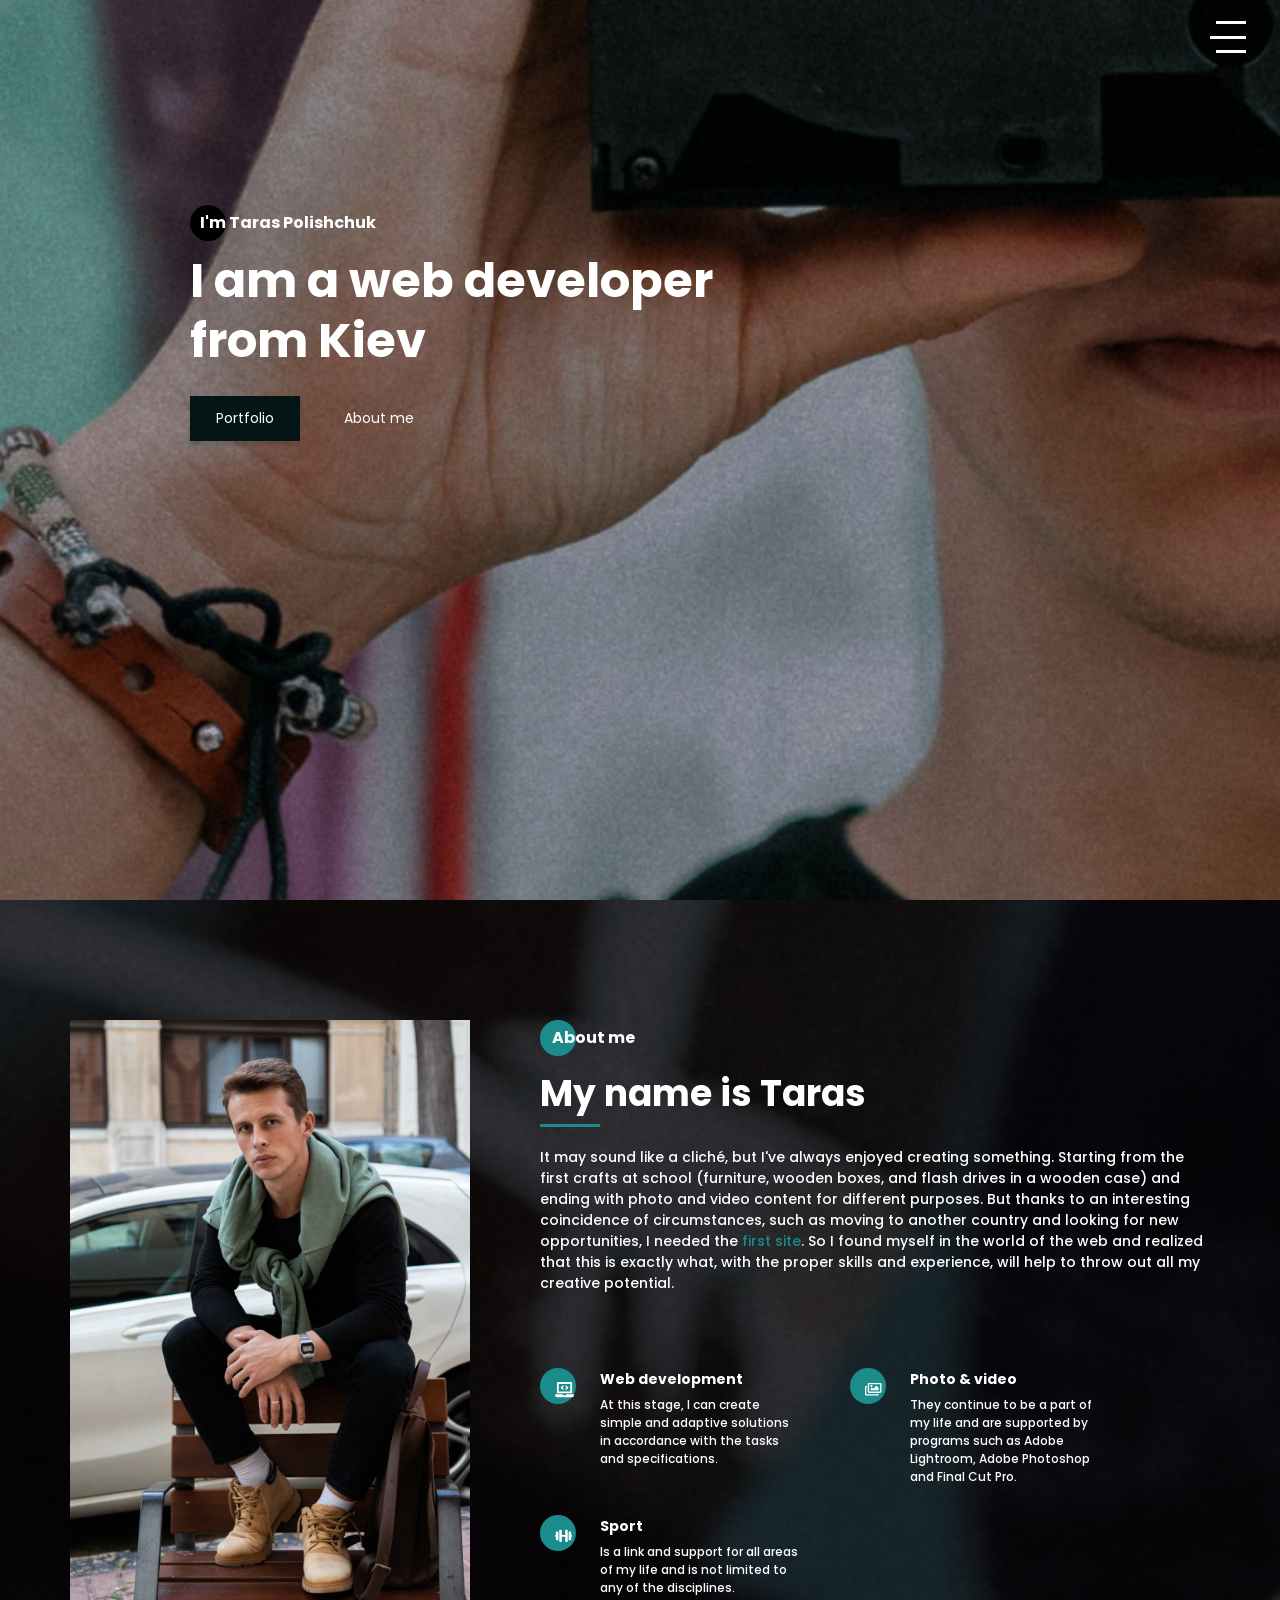
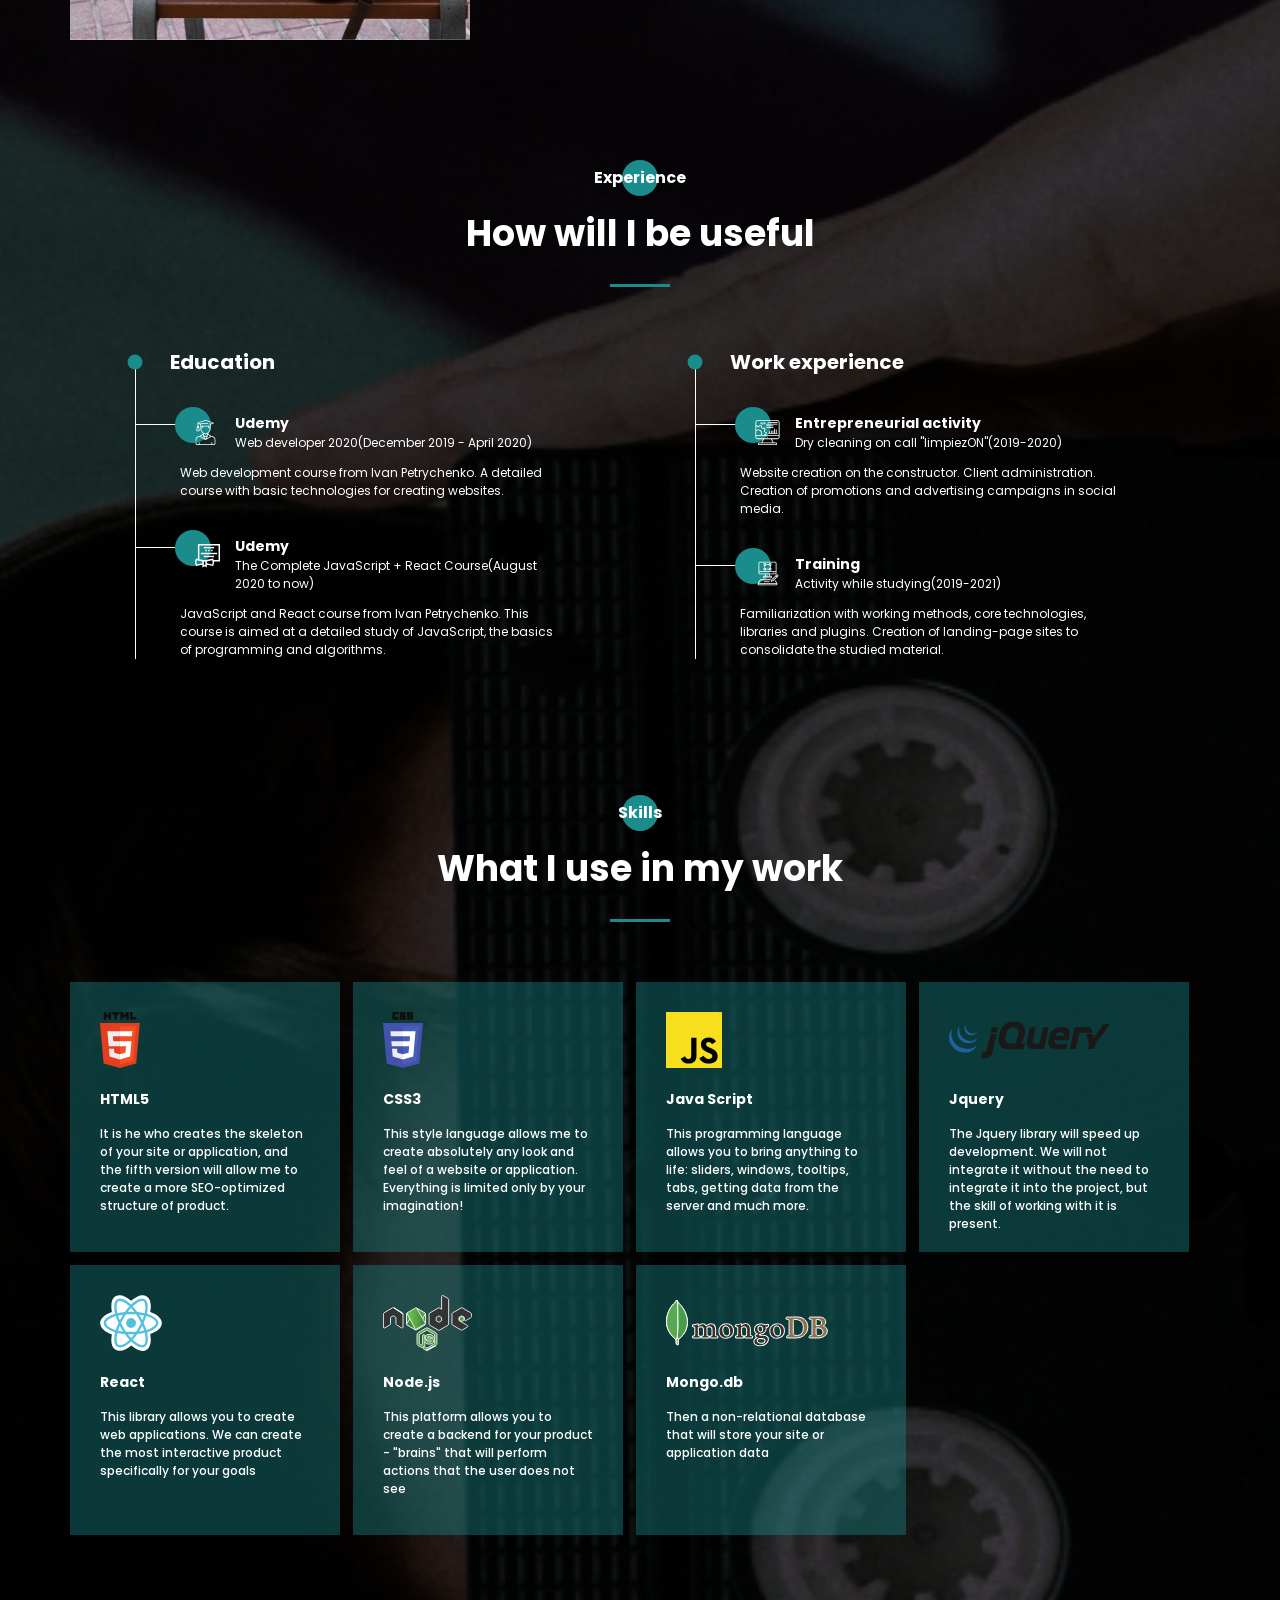
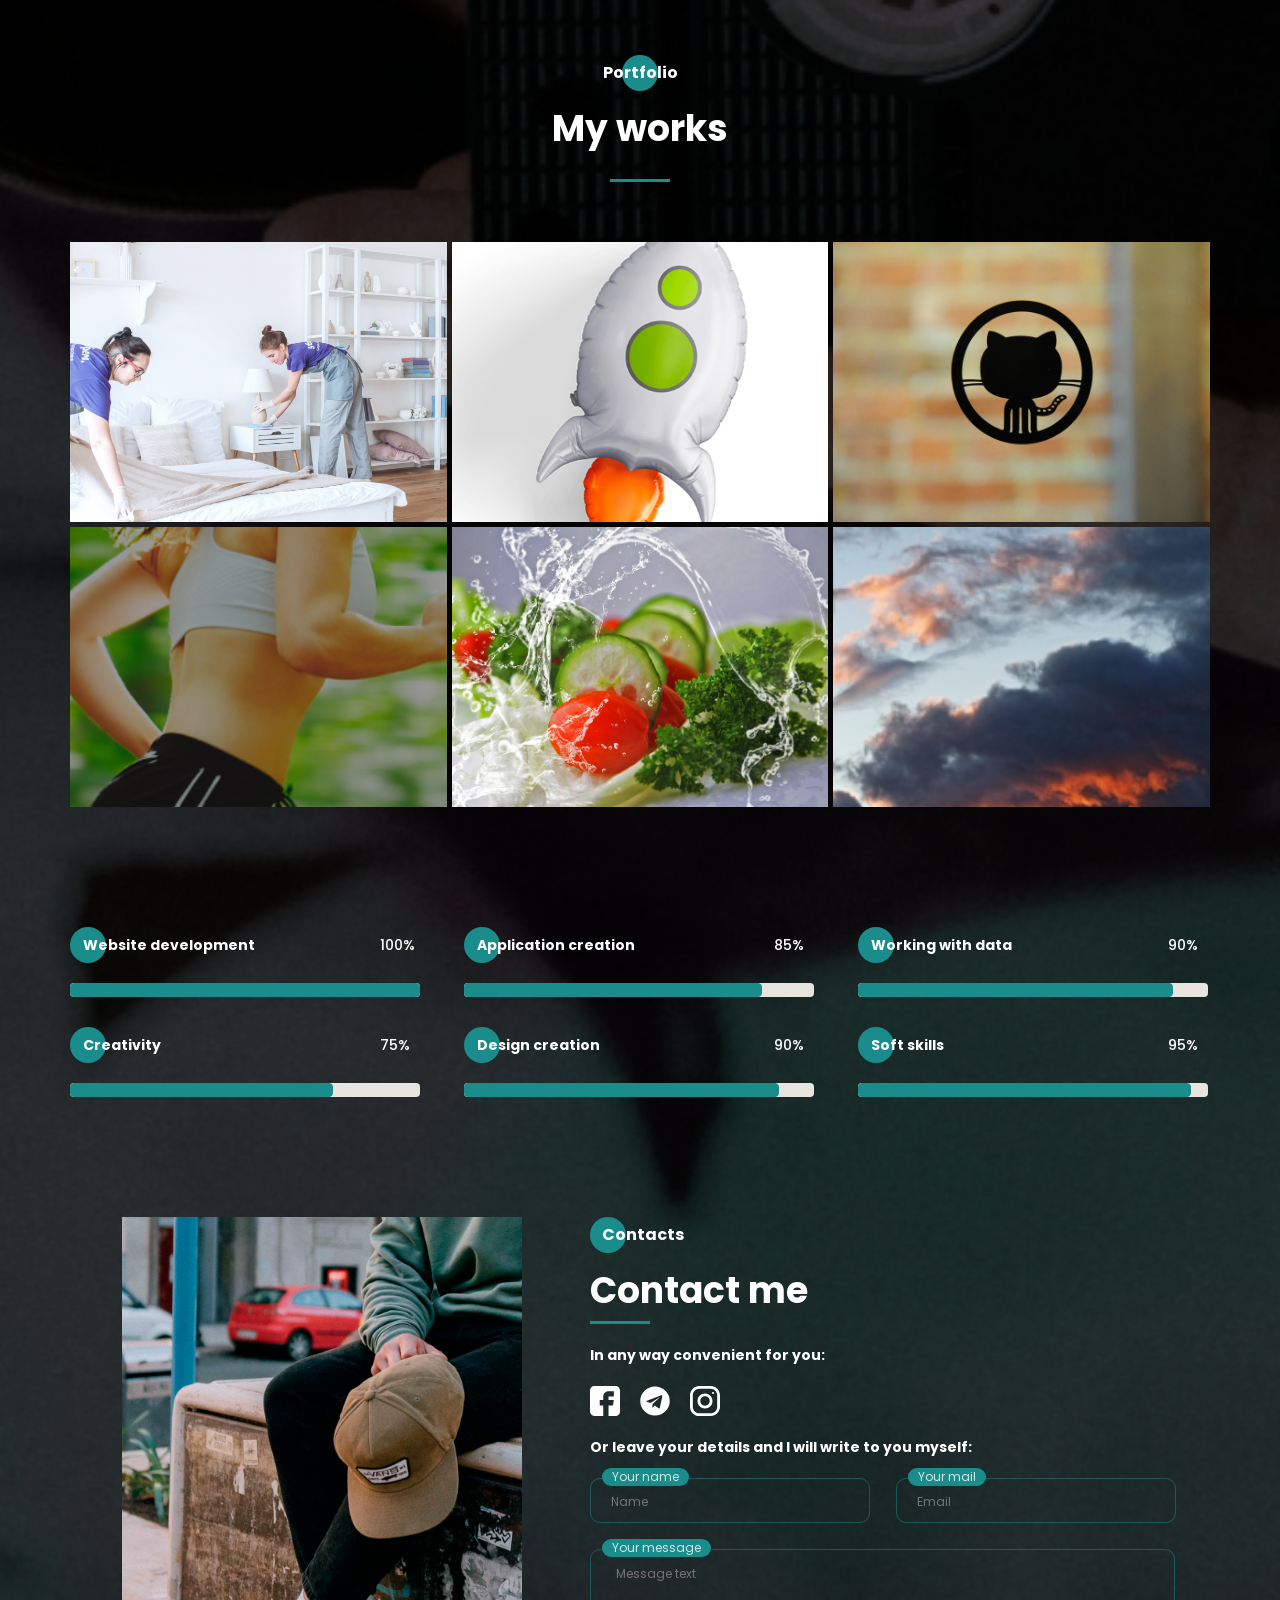
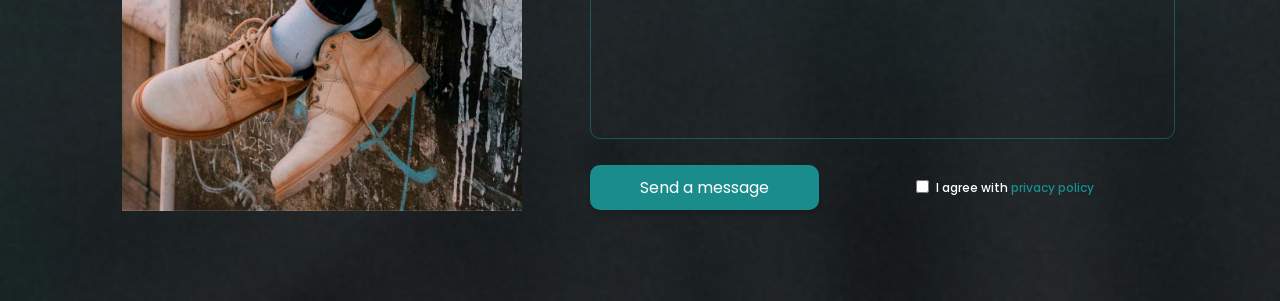
==== commit e4911ec4: "added new page" ====
--- a/index.html
+++ b/index.html
@@ -1,4 +1,4 @@
-<!DOCTYPE html><html lang="ru"><head><meta charset="UTF-8"><meta name="viewport" content="width=device-width,initial-scale=1"><meta http-equiv="X-UA-Compatible" content="ie=edge"><title>Portfolio</title><meta name="title" content="Мое портфолио"><meta name="description" content="Здесь вы сможете ознакомиться с моими работами и узнать больше обо мне"><!-- Open Graph / Facebook --><meta property="og:type" content="website"><meta property="og:url" content="https://metatags.io/"><meta property="og:title" content="Мое портфолио"><meta property="og:description" content="Здесь вы сможете ознакомиться с моими работами и узнать больше обо мне"><meta property="og:image" content="https://metatags.io/assets/meta-tags-16a33a6a8531e519cc0936fbba0ad904e52d35f34a46c97a2c9f6f7dd7d336f2.png"><!-- Twitter --><meta property="twitter:card" content="summary_large_image"><meta property="twitter:url" content="https://metatags.io/"><meta property="twitter:title" content="Мое портфолио"><meta property="twitter:description" content="Здесь вы сможете ознакомиться с моими работами и узнать больше обо мне"><meta property="twitter:image" content="https://metatags.io/assets/meta-tags-16a33a6a8531e519cc0936fbba0ad904e52d35f34a46c97a2c9f6f7dd7d336f2.png"><!-- Favicon  --><link rel="apple-touch-icon" sizes="57x57" href="icons/favicon/apple-icon-57x57.png"><link rel="apple-touch-icon" sizes="60x60" href="icons/favicon/apple-icon-60x60.png"><link rel="apple-touch-icon" sizes="72x72" href="icons/favicon/apple-icon-72x72.png"><link rel="apple-touch-icon" sizes="76x76" href="icons/favicon/apple-icon-76x76.png"><link rel="apple-touch-icon" sizes="114x114" href="icons/favicon/apple-icon-114x114.png"><link rel="apple-touch-icon" sizes="120x120" href="icons/favicon/apple-icon-120x120.png"><link rel="apple-touch-icon" sizes="144x144" href="icons/favicon/apple-icon-144x144.png"><link rel="apple-touch-icon" sizes="152x152" href="icons/favicon/apple-icon-152x152.png"><link rel="apple-touch-icon" sizes="180x180" href="icons/favicon/apple-icon-180x180.png"><link rel="icon" type="image/png" sizes="192x192" href="icons/favicon/android-icon-192x192.png"><link rel="icon" type="image/png" sizes="32x32" href="icons/favicon/favicon-32x32.png"><link rel="icon" type="image/png" sizes="96x96" href="icons/favicon/favicon-96x96.png"><link rel="icon" type="image/png" sizes="16x16" href="icons/favicon/favicon-16x16.png"><link rel="manifest" href="/manifest.json"><meta name="msapplication-TileColor" content="#ffffff"><meta name="msapplication-TileImage" content="/ms-icon-144x144.png"><meta name="theme-color" content="#ffffff"><link rel="stylesheet" href="css/style.min.css"></head><body><aside class="sidepanel"><div class="sidepanel__text">social media</div><div class="sidepanel__divider"></div><a href="https://www.facebook.com/taras.polishcuk" target="_blank" class="sidepanel__link"><img src="icons/social/facebook.svg" title="facebook" alt="facebook"></a><a href="https://www.instagram.com/taras.pie/" target="_blank" class="sidepanel__link"><img src="icons/social/instagram.svg" title="instagram" alt="instagram"></a><a href="https://github.com/taras-polishchuk" target="_blank" class="sidepanel__link"><img src="icons/social/github.svg" title="github" alt="github"></a><a href="https://telegram.im/@taras_pie" target="_blank" class="sidepanel__link"><img src="icons/social/telegram.svg" title="telegram" alt="telegram"></a></aside><div class="menu"><div class="menu__block"><div class="menu__close"><svg width="29" height="30" viewBox="0 0 29 30" fill="none" xmlns="http://www.w3.org/2000/svg"><path d="M17.1568 14.5231L28.4489 3.23075C29.1837 2.49623 29.1837 1.30861 28.4489 0.574085C27.7144 -0.160437 26.5267 -0.160437 25.7922 0.574085L14.4998 11.8665L3.20781 0.574085C2.47295 -0.160437 1.28567 -0.160437 0.551149 0.574085C-0.183716 1.30861 -0.183716 2.49623 0.551149 3.23075L11.8432 14.5231L0.551149 25.8155C-0.183716 26.55 -0.183716 27.7376 0.551149 28.4721C0.917206 28.8385 1.39852 29.0226 1.87948 29.0226C2.36045 29.0226 2.84141 28.8385 3.20781 28.4721L14.4998 17.1798L25.7922 28.4721C26.1586 28.8385 26.6396 29.0226 27.1205 29.0226C27.6015 29.0226 28.0825 28.8385 28.4489 28.4721C29.1837 27.7376 29.1837 26.55 28.4489 25.8155L17.1568 14.5231Z" fill="white"/></svg></div><nav><ul class="menu__list"><li class="menu__link"><a href="#about">ABOUT ME</a></li><li class="menu__link"><a href="#experiense">MY EXPERIENCE</a></li><li class="menu__link"><a href="#skills">MY SKILLS</a></li><li class="menu__link"><a href="#works">MY WORKS</a></li><!-- <li class="menu__link"><a href="#price">PRICE LIST</a></li> --><li class="menu__link"><a href="#contacts">CONTACTS</a></li></ul></nav><div class="menu__social"><a href="https://www.facebook.com/taras.polishcuk" target="_blank"><img src="icons/social/facebook.svg" title="facebook" alt="facebook"></a><a href="https://www.instagram.com/taras.pie/" target="_blank"><img src="icons/social/instagram.svg" title="instagram" alt="instagram"></a><a href="https://github.com/taras-polishchuk" target="_blank"><img src="icons/social/github.svg" title="github" alt="github"></a><a href="https://telegram.im/@taras_pie" target="_blank"><img src="icons/social/telegram.svg" title="telegram" alt="telegram"></a></div></div><div class="menu__overlay"></div></div><section class="promo" id="up"><div class="hamburger"><span></span> <span></span> <span></span></div><div class="container"><div class="title title_fz16 promo__subtitle">I'm Taras Polishchuk</div><h1 class="title title_fz48 promo__title">I am a web developer from Kiev</h1><div class="promo__btns"><a href="#works" class="promo__link btn btn_active">Portfolio</a> <a href="#about" class="promo__link btn">About me</a></div></div></section><div class="bg_wrapper"><section class="about" id="about"><div class="container"><div class="about__wrapper"><div class="about__photo"><img src="img/Photo.jpg" alt="photo"></div><div class="about__descr"><h2 class="title title_fz16 about__title">About me</h2><div class="about__subtitle title title_fz36">My name is Taras</div><div class="divider"></div><p class="about__text">It may sound like a cliché, but I've always enjoyed creating something. Starting from the first crafts at school (furniture, wooden boxes, and flash drives in a wooden case) and ending with photo and video content for different purposes. But thanks to an interesting coincidence of circumstances, such as moving to another country and looking for new opportunities, I needed the <a href="https://limpiezon.wixsite.com/limpiezon" target="_blank" class="about__link">first site</a>. So I found myself in the world of the web and realized that this is exactly what, with the proper skills and experience, will help to throw out all my creative potential.</p></div><div class="about__skills"><div class="about__skills-item"><div class="about__skills-circle"><img src="icons/about_me/laptop.svg" alt="web-dev"></div><div><div class="title title_fz14">Web development</div><div class="about__skills-text">At this stage, I can create simple and adaptive solutions in accordance with the tasks and specifications.</div></div></div><div class="about__skills-item"><div class="about__skills-circle"><img src="icons/about_me/foto.svg" alt="mobile-dev"></div><div><div class="title title_fz14">Photo & video</div><div class="about__skills-text">They continue to be a part of my life and are supported by programs such as Adobe Lightroom, Adobe Photoshop and Final Cut Pro.</div></div></div><div class="about__skills-item"><div class="about__skills-circle"><img src="icons/about_me/sport.svg" alt="Sport"></div><div><div class="title title_fz14">Sport</div><div class="about__skills-text">Is a link and support for all areas of my life and is not limited to any of the disciplines.</div></div></div></div></div></div></section><section class="resume" id="experiense"><div class="container"><h2 class="title title_fz16 resume__title">Experience</h2><div class="title title_fz36 resume__subtitle">How will I be useful</div><div class="divider"></div><div class="resume__wrapper"><div class="resume__column"><h3 class="title title_fz20 resume__column-title">Education</h3><ul><li><div class="resume__item"><div class="resume__item-head"><div class="resume__item-icon"><img src="icons/experience/university.svg" alt="university"></div><h4 class="title title_fz14 resume__item-subtitle">Udemy</h4><div class="resume__item-location">Web developer 2020(December 2019 - April 2020)</div></div><div class="resume__item-body">Web development course from Ivan Petrychenko. A detailed course with basic technologies for creating websites.</div></div></li><li><div class="resume__item"><div class="resume__item-head"><div class="resume__item-icon"><img src="icons/experience/courses.svg" alt="Courses"></div><h4 class="title title_fz14 resume__item-subtitle">Udemy</h4><div class="resume__item-location">The Complete JavaScript + React Course(August 2020 to now)</div></div><div class="resume__item-body">JavaScript and React course from Ivan Petrychenko. This course is aimed at a detailed study of JavaScript, the basics of programming and algorithms.</div></div></li></ul></div><div class="resume__column"><h3 class="title title_fz20 resume__column-title">Work experience</h3><ul><li><div class="resume__item"><div class="resume__item-head"><div class="resume__item-icon"><img src="icons/experience/developer.svg" alt="Developer"></div><h4 class="title title_fz14 resume__item-subtitle">Entrepreneurial activity</h4><div class="resume__item-location">Dry cleaning on call "limpiezON"(2019-2020)</div></div><div class="resume__item-body">Website creation on the constructor. Client administration. Creation of promotions and advertising campaigns in social media.</div></div></li><li><div class="resume__item"><div class="resume__item-head"><div class="resume__item-icon"><img src="icons/experience/designer.svg" alt="designer"></div><h4 class="title title_fz14 resume__item-subtitle">Training</h4><div class="resume__item-location">Activity while studying(2019-2021)</div></div><div class="resume__item-body">Familiarization with working methods, core technologies, libraries and plugins. Creation of landing-page sites to consolidate the studied material.</div></div></li></ul></div></div></div></section><section class="skills" id="skills"><div class="container"><h2 class="title title_fz16 title__section-title">Skills</h2><div class="title title_fz36 title__section-subtitle">What I use in my work</div><div class="divider"></div><div class="skills__wrapper"><div class="skills__item"><div class="skills__item_logo"><img src="icons/skills/html5.svg" alt="html img" class="skills__item_icon"></div><div class="title title_fz14 skills__item_title">HTML5</div><div class="skills__item_descr">It is he who creates the skeleton of your site or application, and the fifth version will allow me to create a more SEO-optimized structure of product.</div></div><div class="skills__item"><div class="skills__item_logo"><img src="icons/skills/css3.svg" alt="css img" class="skills__item_icon"></div><div class="title title_fz14 skills__item_title">CSS3</div><div class="skills__item_descr">This style language allows me to create absolutely any look and feel of a website or application. Everything is limited only by your imagination!</div></div><div class="skills__item"><div class="skills__item_logo"><img src="icons/skills/js.svg" alt="javaScript" class="skills__item_icon"></div><div class="title title_fz14 skills__item_title">Java Script</div><div class="skills__item_descr">This programming language allows you to bring anything to life: sliders, windows, tooltips, tabs, getting data from the server and much more.</div></div><div class="skills__item"><div class="skills__item_logo"><img src="icons/skills//jquery.svg" alt="jquery logo" class="skills__item_icon"></div><div class="title title_fz14 skills__item_title">Jquery</div><div class="skills__item_descr">The Jquery library will speed up development. We will not integrate it without the need to integrate it into the project, but the skill of working with it is present.</div></div><div class="skills__item"><div class="skills__item_logo"><img src="icons/skills/react.svg" alt="react" class="skills__item_icon"></div><div class="title title_fz14 skills__item_title">React</div><div class="skills__item_descr">This library allows you to create web applications. We can create the most interactive product specifically for your goals</div></div><div class="skills__item"><div class="skills__item_logo"><img src="icons/skills/node.js.svg" alt="Node.js" class="skills__item_icon"></div><div class="title title_fz14 skills__item_title">Node.js</div><div class="skills__item_descr">This platform allows you to create a backend for your product - "brains" that will perform actions that the user does not see</div></div><div class="skills__item"><div class="skills__item_logo"><img src="icons/skills/mongo.db.svg" alt="Mongo.db" class="skills__item_icon"></div><div class="title title_fz14 skills__item_title">Mongo.db</div><div class="skills__item_descr">Then a non-relational database that will store your site or application data</div></div></div></div></section><section class="portfolio" id="works"><div class="container"><h2 class="title title_fz16 title__section-title">Portfolio</h2><div class="title title_fz36 title__section-subtitle">My works</div><div class="divider"></div><div class="portfolio__wrapper"><a href="uberem" class="portfolio__item" target="_blank"><img src="img/works/uberem.jpg" alt="uberem"> </a><a href="goddest" class="portfolio__item" target="_blank"><img src="img/works/rocket.jpg" alt="socialninja"> </a><a href="uber" class="portfolio__item" target="_blank"><img src="img/works/uber.jpg" alt="uber"> </a><a href="pulse" class="portfolio__item" target="_blank"><img src="img/works/pulse.jpg" alt="pulse"> </a><a href="food" class="portfolio__item vertical" target="_blank"><img src="img/works/vegy.jpeg" alt="food"> </a><a href="monblan" target="_blank" class="portfolio__item horizontal"><img src="img/works/Rectangle 20 (3).jpg" alt="monblan"></a></div><div class="progress"><div class="progress__item"><div class="title title_fz14 progress__item_title">Website development</div><div class="progress__item_percent">100%</div><div class="progress__item_line"><div class="progress__item_line-progress"></div></div></div><div class="progress__item"><div class="title title_fz14 progress__item_title">Application creation</div><div class="progress__item_percent">85%</div><div class="progress__item_line"><div class="progress__item_line-progress"></div></div></div><div class="progress__item"><div class="title title_fz14 progress__item_title">Working with data</div><div class="progress__item_percent">90%</div><div class="progress__item_line"><div class="progress__item_line-progress"></div></div></div><div class="progress__item"><div class="title title_fz14 progress__item_title">Creativity</div><div class="progress__item_percent">75%</div><div class="progress__item_line"><div class="progress__item_line-progress"></div></div></div><div class="progress__item"><div class="title title_fz14 progress__item_title">Design creation</div><div class="progress__item_percent">90%</div><div class="progress__item_line"><div class="progress__item_line-progress"></div></div></div><div class="progress__item"><div class="title title_fz14 progress__item_title">Soft skills</div><div class="progress__item_percent">95%</div><div class="progress__item_line"><div class="progress__item_line-progress"></div></div></div></div></div></section><!-- <section class="price" id="price"> 
+<!DOCTYPE html><html lang="ru"><head><meta charset="UTF-8"><meta name="viewport" content="width=device-width,initial-scale=1"><meta http-equiv="X-UA-Compatible" content="ie=edge"><title>Portfolio</title><meta name="title" content="Мое портфолио"><meta name="description" content="Здесь вы сможете ознакомиться с моими работами и узнать больше обо мне"><!-- Open Graph / Facebook --><meta property="og:type" content="website"><meta property="og:url" content="https://metatags.io/"><meta property="og:title" content="Мое портфолио"><meta property="og:description" content="Здесь вы сможете ознакомиться с моими работами и узнать больше обо мне"><meta property="og:image" content="https://metatags.io/assets/meta-tags-16a33a6a8531e519cc0936fbba0ad904e52d35f34a46c97a2c9f6f7dd7d336f2.png"><!-- Twitter --><meta property="twitter:card" content="summary_large_image"><meta property="twitter:url" content="https://metatags.io/"><meta property="twitter:title" content="Мое портфолио"><meta property="twitter:description" content="Здесь вы сможете ознакомиться с моими работами и узнать больше обо мне"><meta property="twitter:image" content="https://metatags.io/assets/meta-tags-16a33a6a8531e519cc0936fbba0ad904e52d35f34a46c97a2c9f6f7dd7d336f2.png"><!-- Favicon  --><link rel="apple-touch-icon" sizes="57x57" href="icons/favicon/apple-icon-57x57.png"><link rel="apple-touch-icon" sizes="60x60" href="icons/favicon/apple-icon-60x60.png"><link rel="apple-touch-icon" sizes="72x72" href="icons/favicon/apple-icon-72x72.png"><link rel="apple-touch-icon" sizes="76x76" href="icons/favicon/apple-icon-76x76.png"><link rel="apple-touch-icon" sizes="114x114" href="icons/favicon/apple-icon-114x114.png"><link rel="apple-touch-icon" sizes="120x120" href="icons/favicon/apple-icon-120x120.png"><link rel="apple-touch-icon" sizes="144x144" href="icons/favicon/apple-icon-144x144.png"><link rel="apple-touch-icon" sizes="152x152" href="icons/favicon/apple-icon-152x152.png"><link rel="apple-touch-icon" sizes="180x180" href="icons/favicon/apple-icon-180x180.png"><link rel="icon" type="image/png" sizes="192x192" href="icons/favicon/android-icon-192x192.png"><link rel="icon" type="image/png" sizes="32x32" href="icons/favicon/favicon-32x32.png"><link rel="icon" type="image/png" sizes="96x96" href="icons/favicon/favicon-96x96.png"><link rel="icon" type="image/png" sizes="16x16" href="icons/favicon/favicon-16x16.png"><link rel="manifest" href="/manifest.json"><meta name="msapplication-TileColor" content="#ffffff"><meta name="msapplication-TileImage" content="/ms-icon-144x144.png"><meta name="theme-color" content="#ffffff"><link rel="stylesheet" href="css/style.min.css"></head><body><aside class="sidepanel"><div class="sidepanel__text">social media</div><div class="sidepanel__divider"></div><a href="https://www.facebook.com/taras.polishcuk" target="_blank" class="sidepanel__link"><img src="icons/social/facebook.svg" title="facebook" alt="facebook"></a><a href="https://www.instagram.com/taras.pie/" target="_blank" class="sidepanel__link"><img src="icons/social/instagram.svg" title="instagram" alt="instagram"></a><a href="https://github.com/taras-polishchuk" target="_blank" class="sidepanel__link"><img src="icons/social/github.svg" title="github" alt="github"></a><a href="https://telegram.im/@taras_pie" target="_blank" class="sidepanel__link"><img src="icons/social/telegram.svg" title="telegram" alt="telegram"></a></aside><div class="menu"><div class="menu__block"><div class="menu__close"><svg width="29" height="30" viewBox="0 0 29 30" fill="none" xmlns="http://www.w3.org/2000/svg"><path d="M17.1568 14.5231L28.4489 3.23075C29.1837 2.49623 29.1837 1.30861 28.4489 0.574085C27.7144 -0.160437 26.5267 -0.160437 25.7922 0.574085L14.4998 11.8665L3.20781 0.574085C2.47295 -0.160437 1.28567 -0.160437 0.551149 0.574085C-0.183716 1.30861 -0.183716 2.49623 0.551149 3.23075L11.8432 14.5231L0.551149 25.8155C-0.183716 26.55 -0.183716 27.7376 0.551149 28.4721C0.917206 28.8385 1.39852 29.0226 1.87948 29.0226C2.36045 29.0226 2.84141 28.8385 3.20781 28.4721L14.4998 17.1798L25.7922 28.4721C26.1586 28.8385 26.6396 29.0226 27.1205 29.0226C27.6015 29.0226 28.0825 28.8385 28.4489 28.4721C29.1837 27.7376 29.1837 26.55 28.4489 25.8155L17.1568 14.5231Z" fill="white"/></svg></div><nav><ul class="menu__list"><li class="menu__link"><a href="#about">ABOUT ME</a></li><li class="menu__link"><a href="#experiense">MY EXPERIENCE</a></li><li class="menu__link"><a href="#skills">MY SKILLS</a></li><li class="menu__link"><a href="#works">MY WORKS</a></li><!-- <li class="menu__link"><a href="#price">PRICE LIST</a></li> --><li class="menu__link"><a href="#contacts">CONTACTS</a></li></ul></nav><div class="menu__social"><a href="https://www.facebook.com/taras.polishcuk" target="_blank"><img src="icons/social/facebook.svg" title="facebook" alt="facebook"></a><a href="https://www.instagram.com/taras.pie/" target="_blank"><img src="icons/social/instagram.svg" title="instagram" alt="instagram"></a><a href="https://github.com/taras-polishchuk" target="_blank"><img src="icons/social/github.svg" title="github" alt="github"></a><a href="https://telegram.im/@taras_pie" target="_blank"><img src="icons/social/telegram.svg" title="telegram" alt="telegram"></a></div></div><div class="menu__overlay"></div></div><section class="promo" id="up"><div class="hamburger"><span></span> <span></span> <span></span></div><div class="container"><div class="title title_fz16 promo__subtitle">I'm Taras Polishchuk</div><h1 class="title title_fz48 promo__title">I am a web developer from Kiev</h1><div class="promo__btns"><a href="#works" class="promo__link btn btn_active">Portfolio</a> <a href="#about" class="promo__link btn">About me</a></div></div></section><div class="bg_wrapper"><section class="about" id="about"><div class="container"><div class="about__wrapper"><div class="about__photo"><img src="img/Photo.jpg" alt="photo"></div><div class="about__descr"><h2 class="title title_fz16 about__title">About me</h2><div class="about__subtitle title title_fz36">My name is Taras</div><div class="divider"></div><p class="about__text">It may sound like a cliché, but I've always enjoyed creating something. Starting from the first crafts at school (furniture, wooden boxes, and flash drives in a wooden case) and ending with photo and video content for different purposes. But thanks to an interesting coincidence of circumstances, such as moving to another country and looking for new opportunities, I needed the <a href="https://limpiezon.wixsite.com/limpiezon" target="_blank" class="about__link">first site</a>. So I found myself in the world of the web and realized that this is exactly what, with the proper skills and experience, will help to throw out all my creative potential.</p></div><div class="about__skills"><div class="about__skills-item"><div class="about__skills-circle"><img src="icons/about_me/laptop.svg" alt="web-dev"></div><div><div class="title title_fz14">Web development</div><div class="about__skills-text">At this stage, I can create simple and adaptive solutions in accordance with the tasks and specifications.</div></div></div><div class="about__skills-item"><div class="about__skills-circle"><img src="icons/about_me/foto.svg" alt="mobile-dev"></div><div><div class="title title_fz14">Photo & video</div><div class="about__skills-text">They continue to be a part of my life and are supported by programs such as Adobe Lightroom, Adobe Photoshop and Final Cut Pro.</div></div></div><div class="about__skills-item"><div class="about__skills-circle"><img src="icons/about_me/sport.svg" alt="Sport"></div><div><div class="title title_fz14">Sport</div><div class="about__skills-text">Is a link and support for all areas of my life and is not limited to any of the disciplines.</div></div></div></div></div></div></section><section class="resume" id="experiense"><div class="container"><h2 class="title title_fz16 resume__title">Experience</h2><div class="title title_fz36 resume__subtitle">How will I be useful</div><div class="divider"></div><div class="resume__wrapper"><div class="resume__column"><h3 class="title title_fz20 resume__column-title">Education</h3><ul><li><div class="resume__item"><div class="resume__item-head"><div class="resume__item-icon"><img src="icons/experience/university.svg" alt="university"></div><h4 class="title title_fz14 resume__item-subtitle">Udemy</h4><div class="resume__item-location">Web developer 2020(December 2019 - April 2020)</div></div><div class="resume__item-body">Web development course from Ivan Petrychenko. A detailed course with basic technologies for creating websites.</div></div></li><li><div class="resume__item"><div class="resume__item-head"><div class="resume__item-icon"><img src="icons/experience/courses.svg" alt="Courses"></div><h4 class="title title_fz14 resume__item-subtitle">Udemy</h4><div class="resume__item-location">The Complete JavaScript + React Course(August 2020 to now)</div></div><div class="resume__item-body">JavaScript and React course from Ivan Petrychenko. This course is aimed at a detailed study of JavaScript, the basics of programming and algorithms.</div></div></li></ul></div><div class="resume__column"><h3 class="title title_fz20 resume__column-title">Work experience</h3><ul><li><div class="resume__item"><div class="resume__item-head"><div class="resume__item-icon"><img src="icons/experience/developer.svg" alt="Developer"></div><h4 class="title title_fz14 resume__item-subtitle">Entrepreneurial activity</h4><div class="resume__item-location">Dry cleaning on call "limpiezON"(2019-2020)</div></div><div class="resume__item-body">Website creation on the constructor. Client administration. Creation of promotions and advertising campaigns in social media.</div></div></li><li><div class="resume__item"><div class="resume__item-head"><div class="resume__item-icon"><img src="icons/experience/designer.svg" alt="designer"></div><h4 class="title title_fz14 resume__item-subtitle">Training</h4><div class="resume__item-location">Activity while studying(2019-2021)</div></div><div class="resume__item-body">Familiarization with working methods, core technologies, libraries and plugins. Creation of landing-page sites to consolidate the studied material.</div></div></li></ul></div></div></div></section><section class="skills" id="skills"><div class="container"><h2 class="title title_fz16 title__section-title">Skills</h2><div class="title title_fz36 title__section-subtitle">What I use in my work</div><div class="divider"></div><div class="skills__wrapper"><div class="skills__item"><div class="skills__item_logo"><img src="icons/skills/html5.svg" alt="html img" class="skills__item_icon"></div><div class="title title_fz14 skills__item_title">HTML5</div><div class="skills__item_descr">It is he who creates the skeleton of your site or application, and the fifth version will allow me to create a more SEO-optimized structure of product.</div></div><div class="skills__item"><div class="skills__item_logo"><img src="icons/skills/css3.svg" alt="css img" class="skills__item_icon"></div><div class="title title_fz14 skills__item_title">CSS3</div><div class="skills__item_descr">This style language allows me to create absolutely any look and feel of a website or application. Everything is limited only by your imagination!</div></div><div class="skills__item"><div class="skills__item_logo"><img src="icons/skills/js.svg" alt="javaScript" class="skills__item_icon"></div><div class="title title_fz14 skills__item_title">Java Script</div><div class="skills__item_descr">This programming language allows you to bring anything to life: sliders, windows, tooltips, tabs, getting data from the server and much more.</div></div><div class="skills__item"><div class="skills__item_logo"><img src="icons/skills//jquery.svg" alt="jquery logo" class="skills__item_icon"></div><div class="title title_fz14 skills__item_title">Jquery</div><div class="skills__item_descr">The Jquery library will speed up development. We will not integrate it without the need to integrate it into the project, but the skill of working with it is present.</div></div><div class="skills__item"><div class="skills__item_logo"><img src="icons/skills/react.svg" alt="react" class="skills__item_icon"></div><div class="title title_fz14 skills__item_title">React</div><div class="skills__item_descr">This library allows you to create web applications. We can create the most interactive product specifically for your goals</div></div><div class="skills__item"><div class="skills__item_logo"><img src="icons/skills/node.js.svg" alt="Node.js" class="skills__item_icon"></div><div class="title title_fz14 skills__item_title">Node.js</div><div class="skills__item_descr">This platform allows you to create a backend for your product - "brains" that will perform actions that the user does not see</div></div><div class="skills__item"><div class="skills__item_logo"><img src="icons/skills/mongo.db.svg" alt="Mongo.db" class="skills__item_icon"></div><div class="title title_fz14 skills__item_title">Mongo.db</div><div class="skills__item_descr">Then a non-relational database that will store your site or application data</div></div></div></div></section><section class="portfolio" id="works"><div class="container"><h2 class="title title_fz16 title__section-title">Portfolio</h2><div class="title title_fz36 title__section-subtitle">My works</div><div class="divider"></div><div class="portfolio__wrapper"><a href="uberem" class="portfolio__item" target="_blank"><img src="img/works/uberem.jpg" alt="uberem"> </a><a href="goddest" class="portfolio__item" target="_blank"><img src="img/works/rocket.jpg" alt="socialninja"> </a><a href="cv" class="portfolio__item" target="_blank"><img src="img/works/github.jpeg" alt="cv"> </a><a href="pulse" class="portfolio__item" target="_blank"><img src="img/works/pulse.jpg" alt="pulse"> </a><a href="food" class="portfolio__item vertical" target="_blank"><img src="img/works/vegy.jpeg" alt="food"> </a><a href="monblan" target="_blank" class="portfolio__item horizontal"><img src="img/works/Rectangle 20 (3).jpg" alt="monblan"></a></div><div class="progress"><div class="progress__item"><div class="title title_fz14 progress__item_title">Website development</div><div class="progress__item_percent">100%</div><div class="progress__item_line"><div class="progress__item_line-progress"></div></div></div><div class="progress__item"><div class="title title_fz14 progress__item_title">Application creation</div><div class="progress__item_percent">85%</div><div class="progress__item_line"><div class="progress__item_line-progress"></div></div></div><div class="progress__item"><div class="title title_fz14 progress__item_title">Working with data</div><div class="progress__item_percent">90%</div><div class="progress__item_line"><div class="progress__item_line-progress"></div></div></div><div class="progress__item"><div class="title title_fz14 progress__item_title">Creativity</div><div class="progress__item_percent">75%</div><div class="progress__item_line"><div class="progress__item_line-progress"></div></div></div><div class="progress__item"><div class="title title_fz14 progress__item_title">Design creation</div><div class="progress__item_percent">90%</div><div class="progress__item_line"><div class="progress__item_line-progress"></div></div></div><div class="progress__item"><div class="title title_fz14 progress__item_title">Soft skills</div><div class="progress__item_percent">95%</div><div class="progress__item_line"><div class="progress__item_line-progress"></div></div></div></div></div></section><!-- <section class="price" id="price"> 
             <div class="container">
                 <h2 class="title title_fz16 title__section-title">Price list</h2>
                 <div class="divider"></div>
